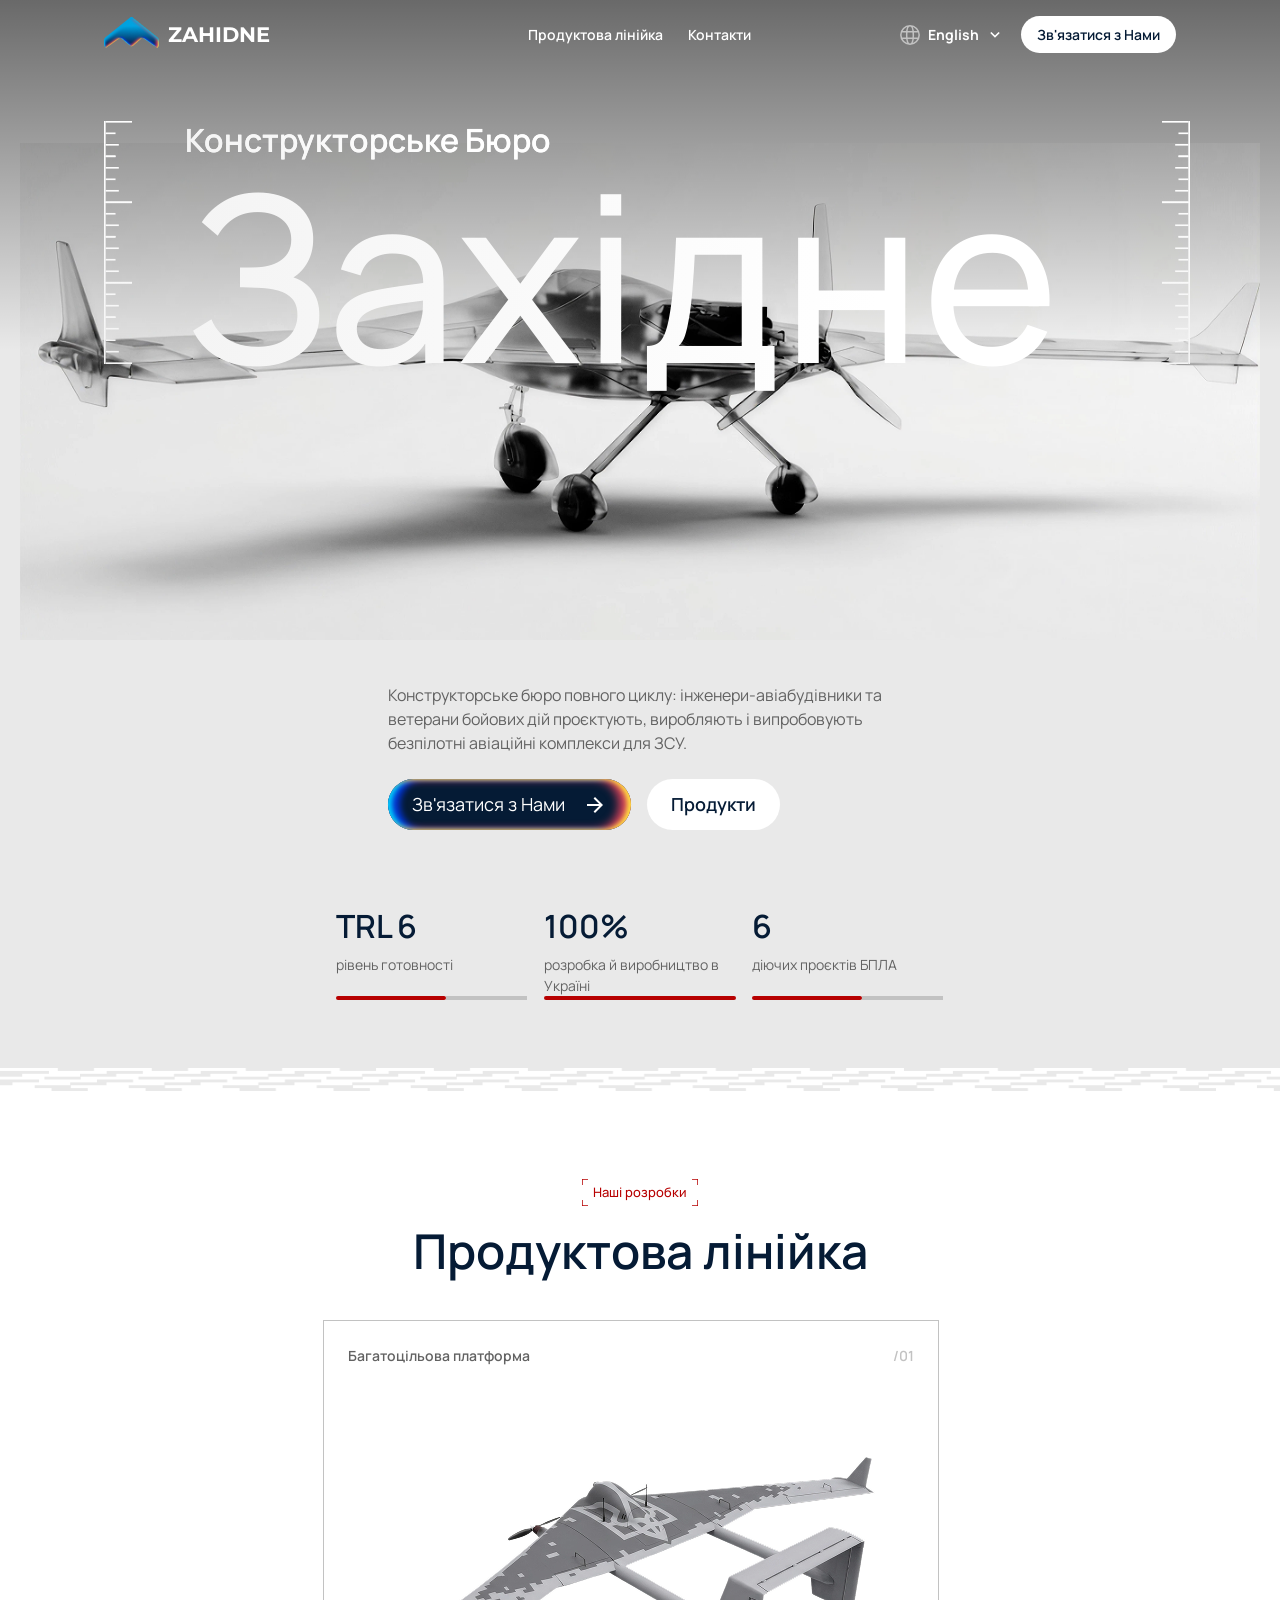
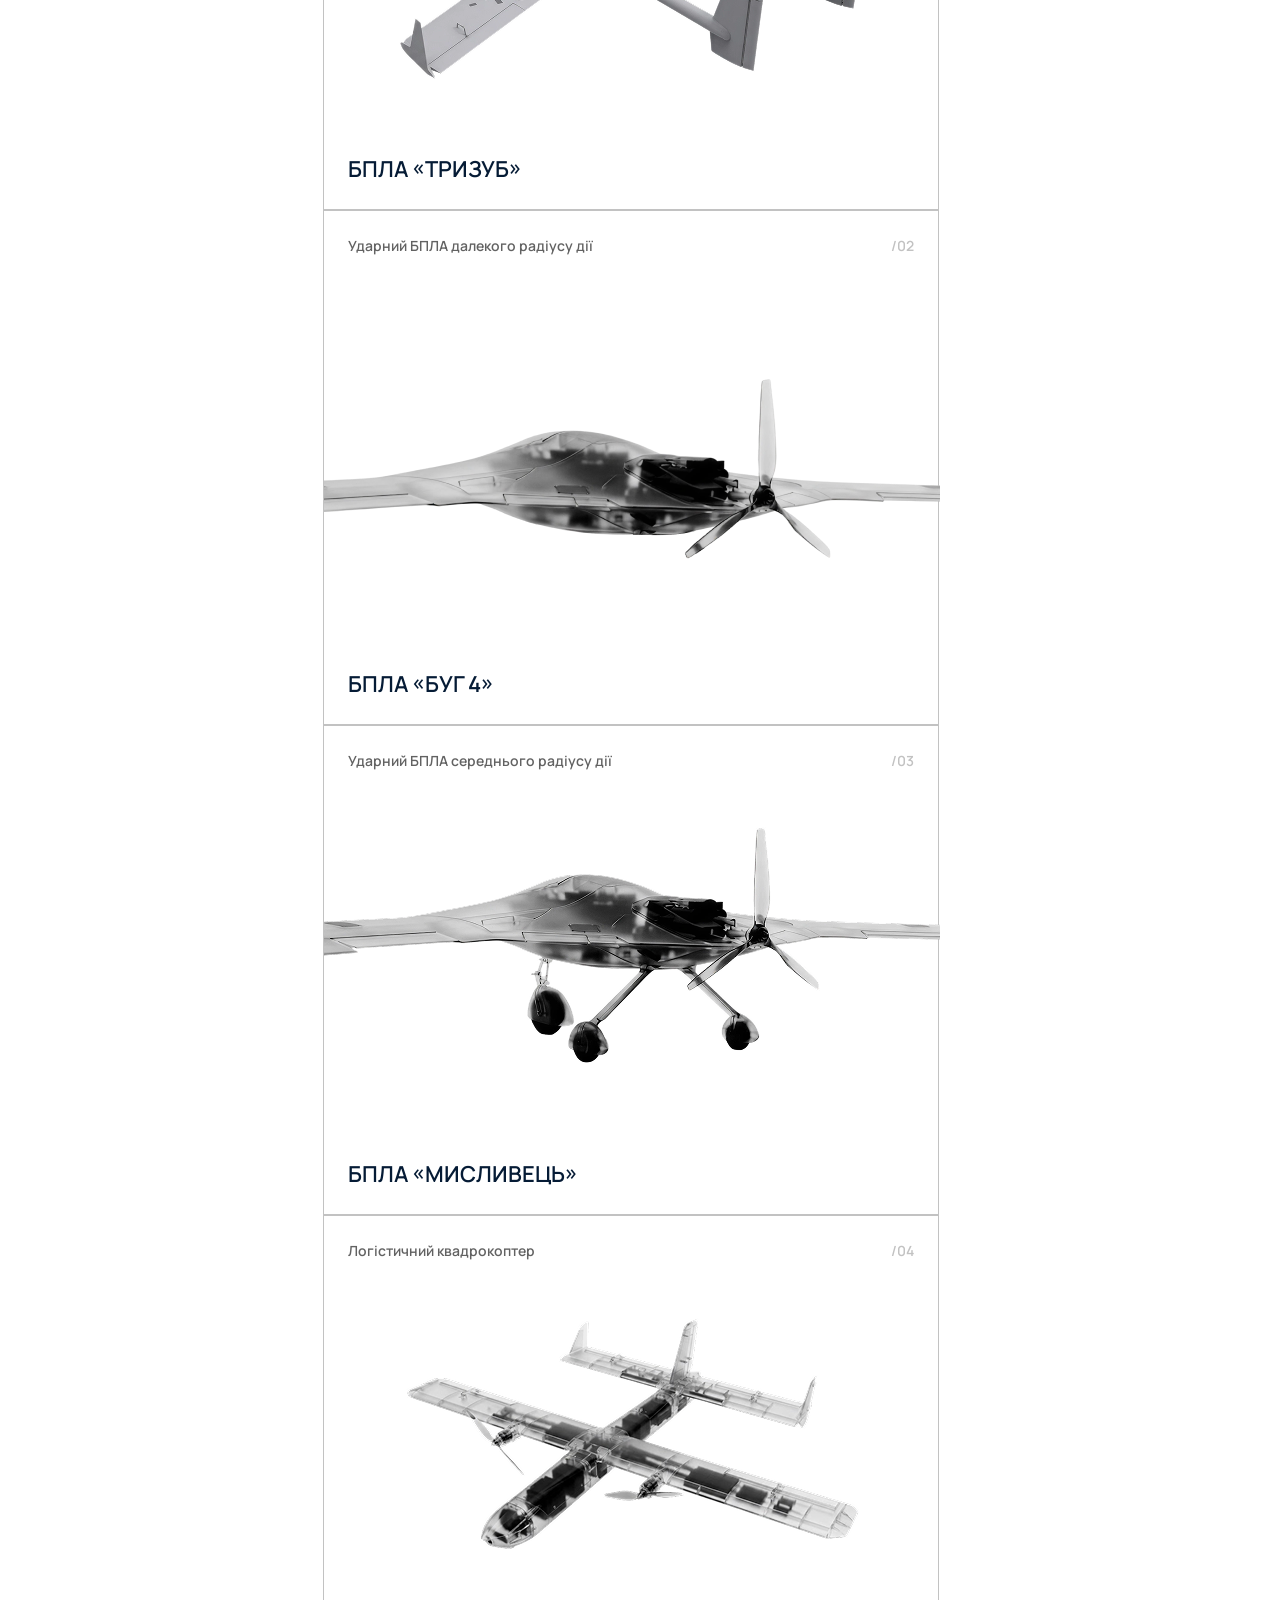
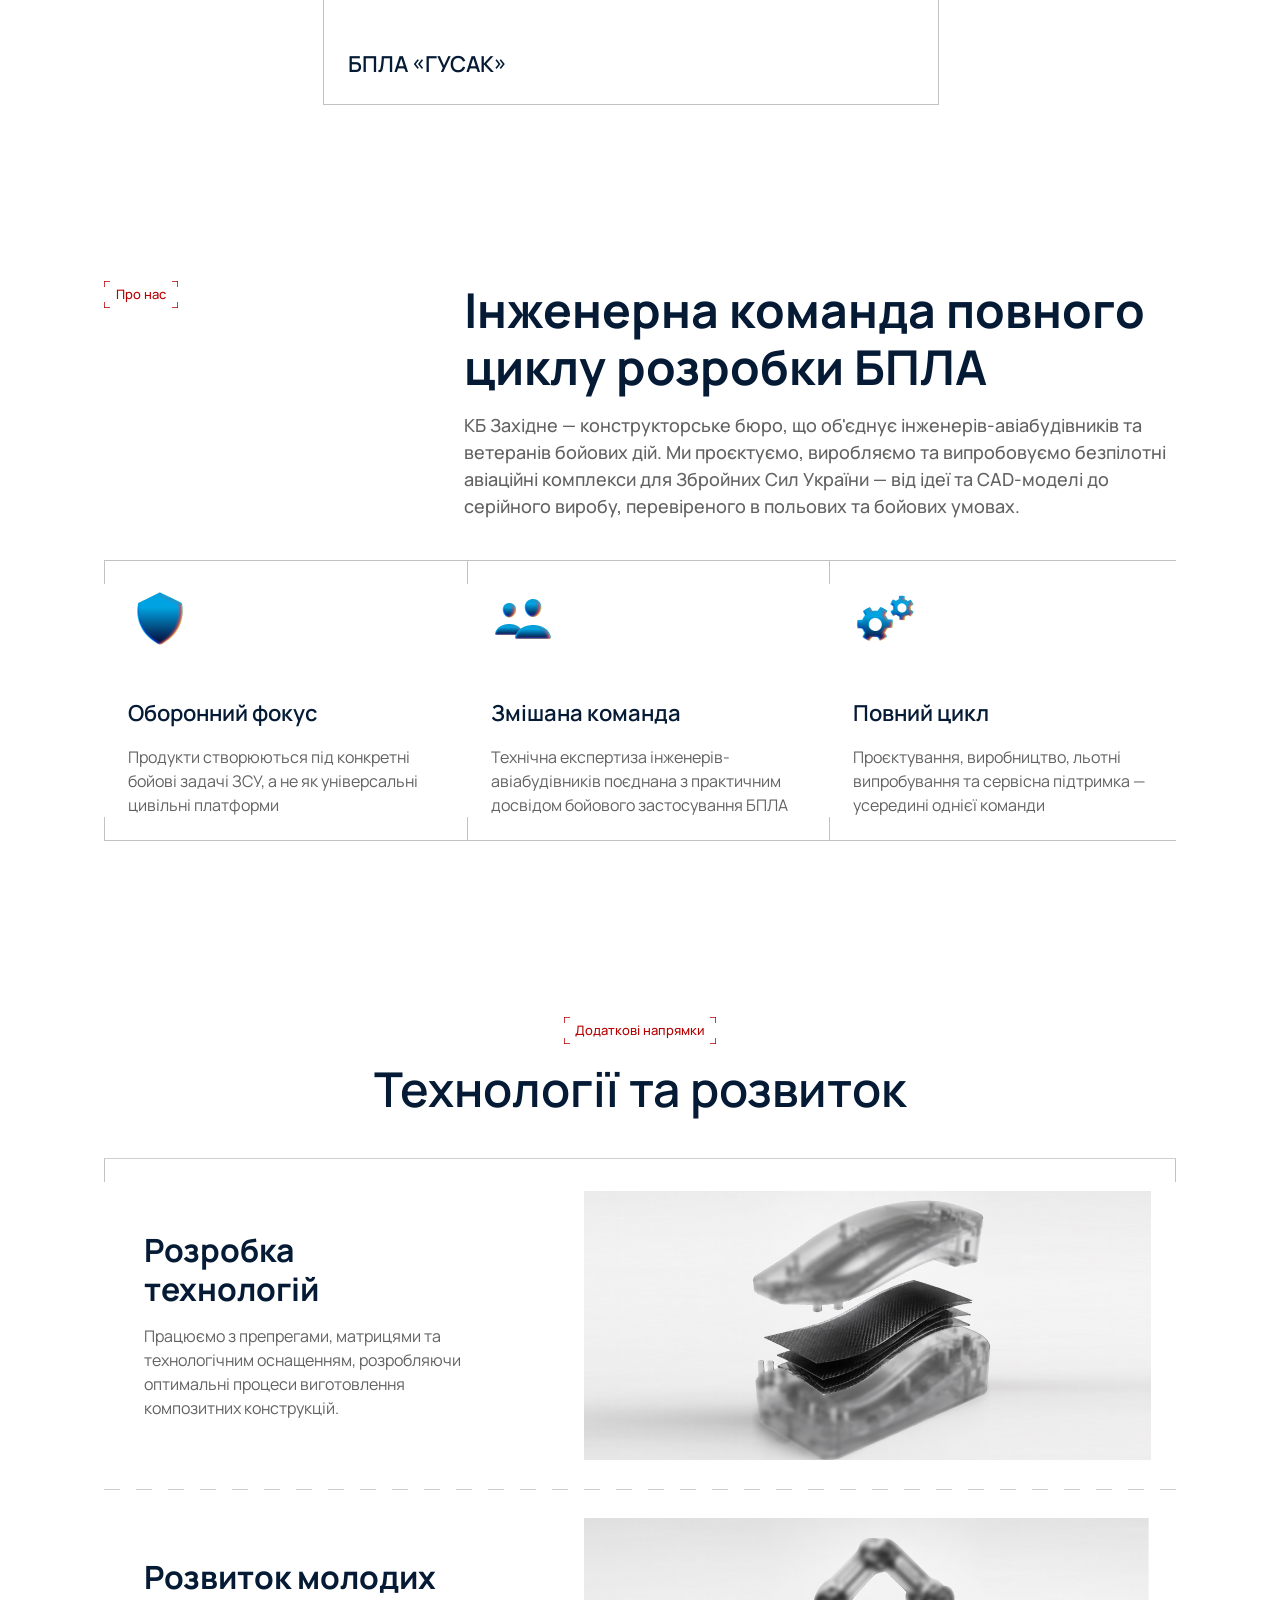
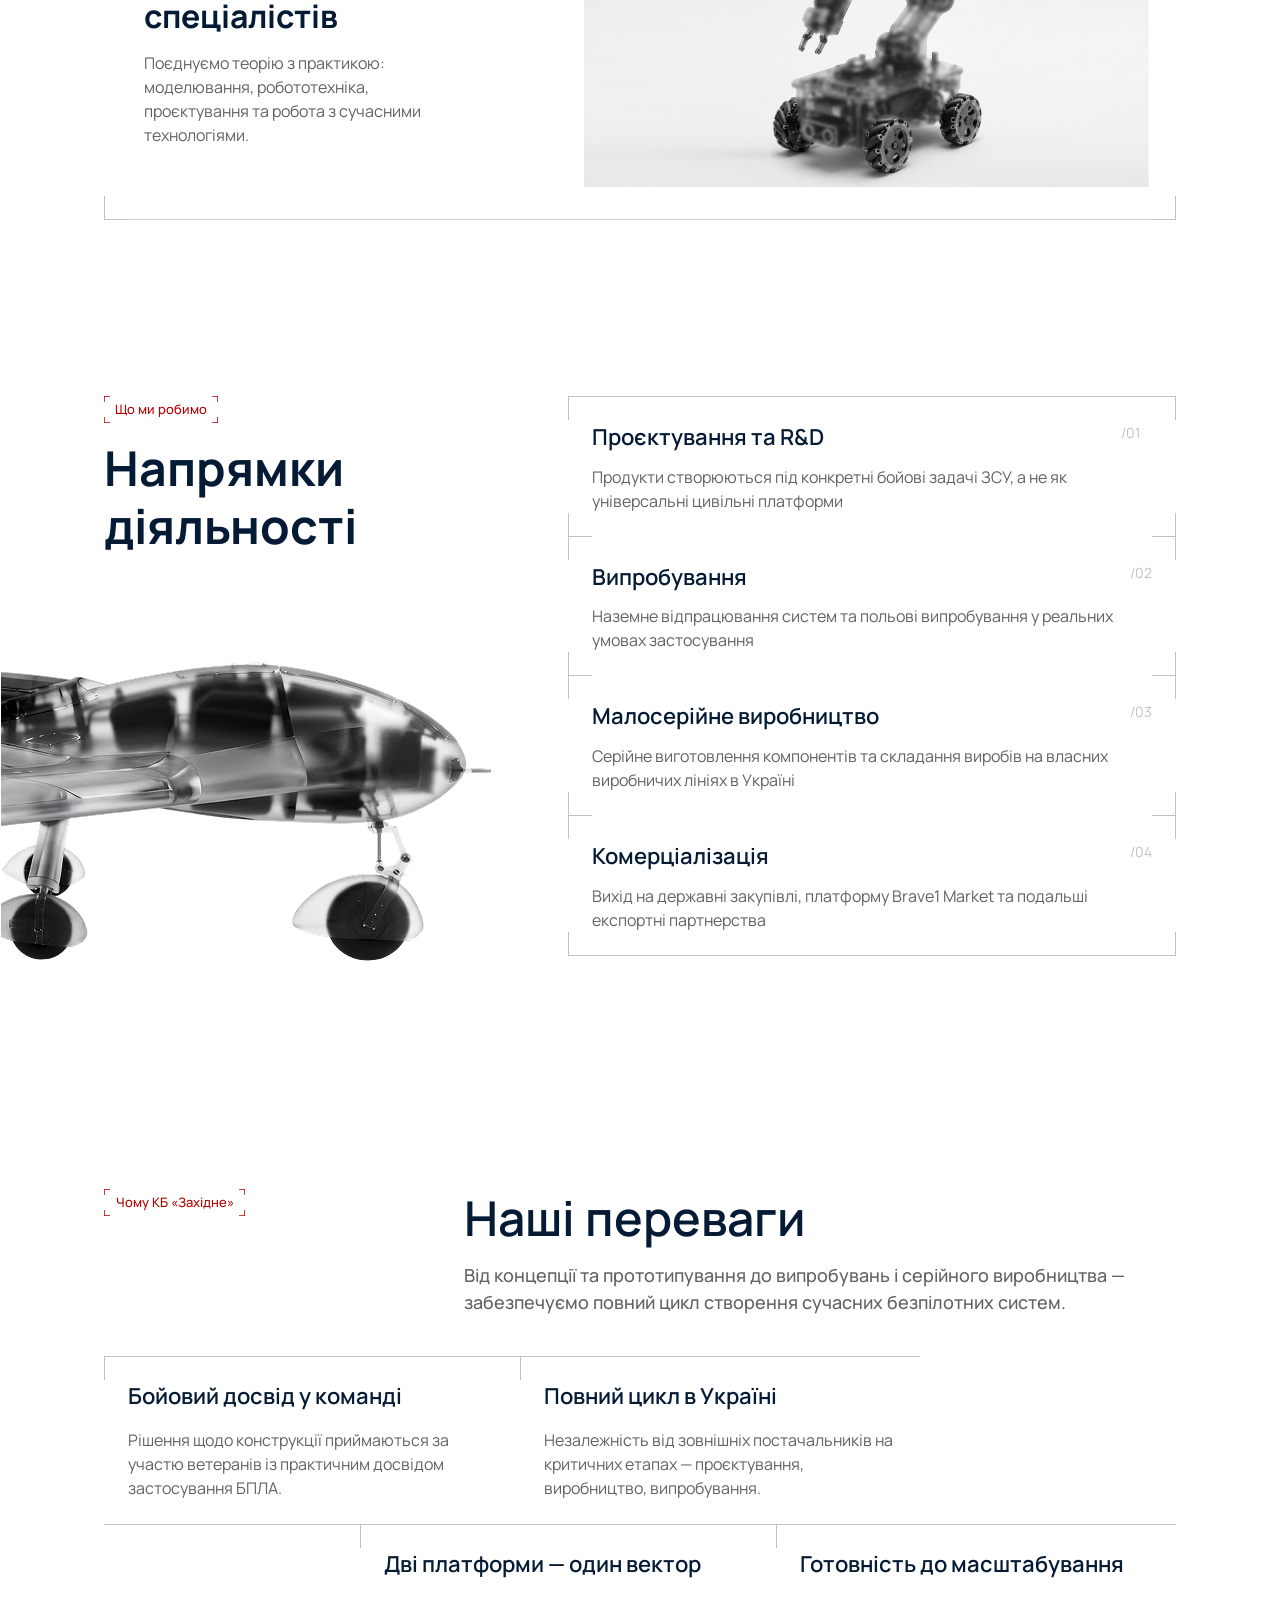
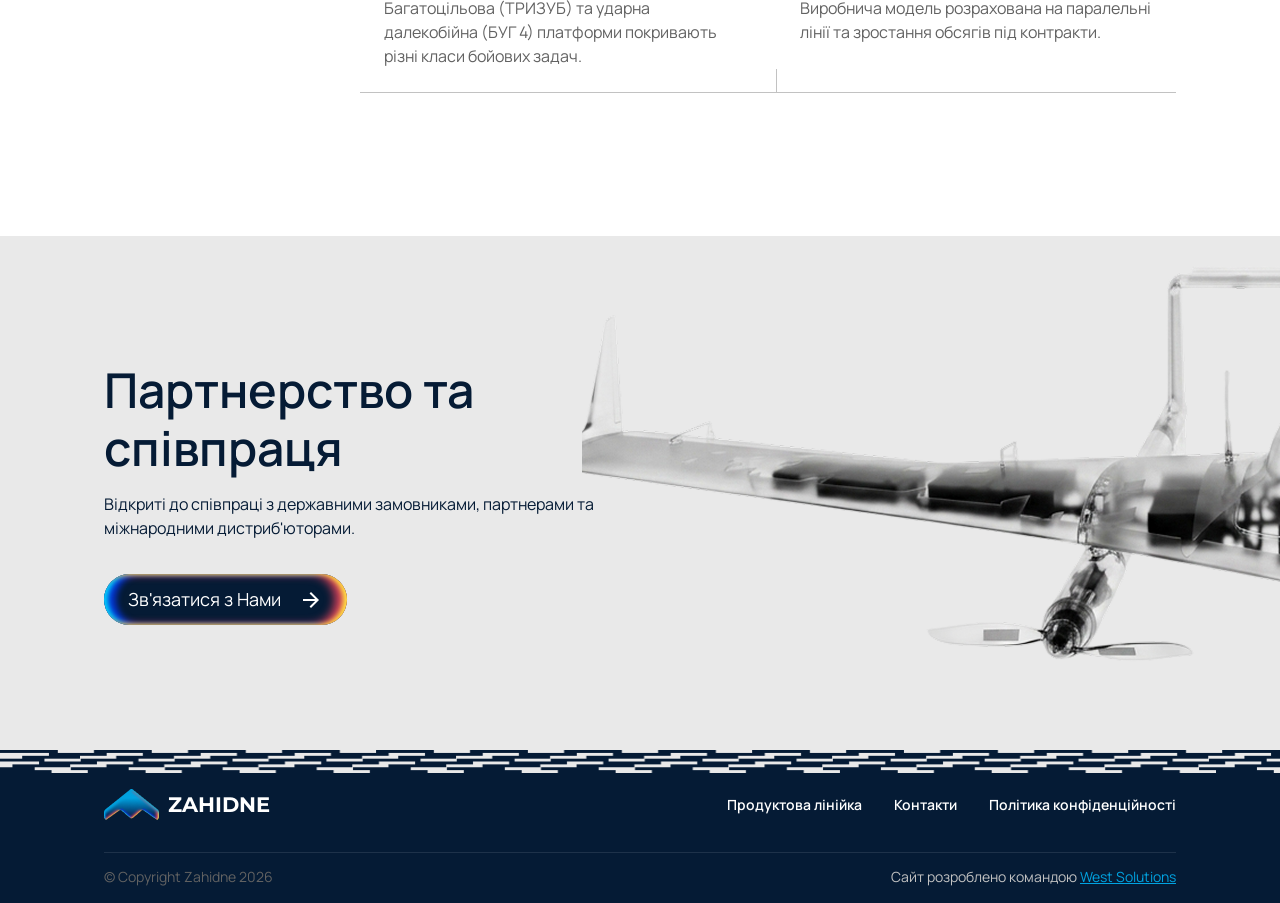
==== index.html @ 2ef1d47c "Initial commit" ====
<!DOCTYPE html>
<html lang="en">

<head>
    <meta charset="UTF-8">
    <meta name="viewport" content="width=device-width, initial-scale=1.0">
    <title>Document</title>
    <link rel="stylesheet" href="reset.css">
    <link rel="stylesheet" href="global.css">
    <link rel="stylesheet" href="text.css">
    <link rel="stylesheet" href="buttons.css">
    <link rel="stylesheet" href="style.css">
</head>

<body>
    <header class="header">
        <div class="header__container">
            <div class="header__logo">
                <div class="logo__img"><img src="img/logo.png" alt="img"></div>
                <p class="logo__text">Zahidne</p>
            </div>
            <div class="header__links">
                <a href="#">Продуктова лінійка</a>
                <a href="#">Контакти</a>
            </div>
            <div class="header__contact">
                <div class="contact__language">
                    <div class="language__icon">
                        <svg width="20" height="20" viewBox="0 0 20 20" fill="none" xmlns="http://www.w3.org/2000/svg">
                            <g clip-path="url(#clip0_403_6550)">
                                <path
                                    d="M10 19.1667C15.0625 19.1667 19.1667 15.0625 19.1667 10C19.1667 4.9375 15.0625 0.833336 10 0.833336M10 19.1667C4.93754 19.1667 0.833374 15.0625 0.833374 10C0.833374 4.9375 4.93754 0.833336 10 0.833336M10 19.1667C12.5 19.1667 13.3334 15 13.3334 10C13.3334 5 12.5 0.833336 10 0.833336M10 19.1667C7.50004 19.1667 6.66671 15 6.66671 10C6.66671 5 7.50004 0.833336 10 0.833336M1.66671 13.3333H18.3334M1.66671 6.66667H18.3334"
                                    stroke="#C2C2C2" stroke-width="1.5" />
                            </g>
                            <defs>
                                <clipPath id="clip0_403_6550">
                                    <rect width="20" height="20" fill="white" />
                                </clipPath>
                            </defs>
                        </svg>

                    </div>
                    <p>English</p>
                    <button class="language__arrow">
                        <svg width="20" height="20" viewBox="0 0 20 20" fill="none" xmlns="http://www.w3.org/2000/svg">
                            <path
                                d="M10 12.8417L14.7584 8.09167L13.575 6.90833L10 10.4917L6.42503 6.90833L5.2417 8.09167L10 12.8417Z"
                                fill="white" />
                        </svg>



                    </button>
                </div>
                <a href="#" class="contact__button-header">Зв'язатися з Нами</a>
            </div>
            <button class="header__burger">
                <svg width="32" height="32" viewBox="0 0 32 32" fill="none" xmlns="http://www.w3.org/2000/svg">
                    <path fill-rule="evenodd" clip-rule="evenodd"
                        d="M21.1667 16C21.1667 15.8674 21.114 15.7402 21.0203 15.6464C20.9265 15.5527 20.7993 15.5 20.6667 15.5H11.3334C11.2008 15.5 11.0736 15.5527 10.9798 15.6464C10.8861 15.7402 10.8334 15.8674 10.8334 16C10.8334 16.1326 10.8861 16.2598 10.9798 16.3536C11.0736 16.4473 11.2008 16.5 11.3334 16.5H20.6667C20.7993 16.5 20.9265 16.4473 21.0203 16.3536C21.114 16.2598 21.1667 16.1326 21.1667 16ZM21.1667 12.6667C21.1667 12.5341 21.114 12.4069 21.0203 12.3131C20.9265 12.2193 20.7993 12.1667 20.6667 12.1667H11.3334C11.2008 12.1667 11.0736 12.2193 10.9798 12.3131C10.8861 12.4069 10.8334 12.5341 10.8334 12.6667C10.8334 12.7993 10.8861 12.9264 10.9798 13.0202C11.0736 13.114 11.2008 13.1667 11.3334 13.1667H20.6667C20.7993 13.1667 20.9265 13.114 21.0203 13.0202C21.114 12.9264 21.1667 12.7993 21.1667 12.6667ZM21.1667 19.3333C21.1667 19.2007 21.114 19.0735 21.0203 18.9798C20.9265 18.886 20.7993 18.8333 20.6667 18.8333H11.3334C11.2008 18.8333 11.0736 18.886 10.9798 18.9798C10.8861 19.0735 10.8334 19.2007 10.8334 19.3333C10.8334 19.4659 10.8861 19.5931 10.9798 19.6869C11.0736 19.7807 11.2008 19.8333 11.3334 19.8333H20.6667C20.7993 19.8333 20.9265 19.7807 21.0203 19.6869C21.114 19.5931 21.1667 19.4659 21.1667 19.3333Z"
                        fill="white" />
                </svg>

            </button>
        </div>
        <div class="burger__menu">
            <div class="burger__menu-top">
                <div class="header__logo--mobile">
                    <div class="logo__img"><img src="img/logo.png" alt="img"></div>
                    <p class="logo__text--mobile">Zahidne</p>
                </div>
                <button class="burger__menu-close">
                    <svg width="32" height="32" viewBox="0 0 32 32" fill="none" xmlns="http://www.w3.org/2000/svg">
                        <path d="M11.999 20L20.0013 12M11.999 12L20.0013 20" stroke="#051B35" stroke-linecap="round" />
                    </svg>

                </button>
            </div>
            <div class="burger__menu-line"></div>
            <div class="header__links--mobile">
                <a href="#">Продуктова лінійка</a>
                <a href="#">Контакти</a>
            </div>
            <div class="burger__menu-line"></div>
            <div class="header__contact--mobile">
                <div class="contact__language--mobile">
                    <div class="language__icon">
                        <svg width="20" height="20" viewBox="0 0 20 20" fill="none" xmlns="http://www.w3.org/2000/svg">
                            <g clip-path="url(#clip0_403_6881)">
                                <path
                                    d="M9.99992 19.1667C15.0624 19.1667 19.1666 15.0625 19.1666 10C19.1666 4.93751 15.0624 0.833344 9.99992 0.833344M9.99992 19.1667C4.93742 19.1667 0.833252 15.0625 0.833252 10C0.833252 4.93751 4.93742 0.833344 9.99992 0.833344M9.99992 19.1667C12.4999 19.1667 13.3333 15 13.3333 10C13.3333 5.00001 12.4999 0.833344 9.99992 0.833344M9.99992 19.1667C7.49992 19.1667 6.66659 15 6.66659 10C6.66659 5.00001 7.49992 0.833344 9.99992 0.833344M1.66659 13.3333H18.3333M1.66659 6.66668H18.3333"
                                    stroke="#051B35" stroke-width="1.5" />
                            </g>
                            <defs>
                                <clipPath id="clip0_403_6881">
                                    <rect width="20" height="20" fill="white" />
                                </clipPath>
                            </defs>
                        </svg>


                    </div>
                    <p>English</p>
                    <button class="language__arrow">
                        <svg width="20" height="20" viewBox="0 0 20 20" fill="none" xmlns="http://www.w3.org/2000/svg">
                            <path
                                d="M10 12.8417L14.7584 8.09166L13.575 6.90833L10 10.4917L6.42503 6.90833L5.2417 8.09166L10 12.8417Z"
                                fill="#051B35" />
                        </svg>




                    </button>
                </div>
                <a href="#" class="contact__button-header--mobile">Зв'язатися з Нами</a>
            </div>
        </div>

    </header>
    <main class="main">
        <div class="hero">
            <div class="hero__gradient-header"></div>
            <div class="hero__container">
                <div class="hero__title">
                    <div class="title__img-left">
                        <svg width="28" height="243" viewBox="0 0 28 243" fill="none"
                            xmlns="http://www.w3.org/2000/svg">
                            <path d="M-3.57628e-07 0H1.64706V82.0946H-3.57628e-07V0Z"
                                fill="url(#paint0_linear_399_5974)" />
                            <path d="M1.64706 80.4527H28V82.0946H1.64706V80.4527Z"
                                fill="url(#paint1_linear_399_5974)" />
                            <path d="M1.64706 0H28V1.64189H1.64706V0Z" fill="url(#paint2_linear_399_5974)" />
                            <path d="M1.64706 68.9595H14.8235V70.6013H1.64706V68.9595Z"
                                fill="url(#paint3_linear_399_5974)" />
                            <path d="M1.64706 45.973H14.8235V47.6149H1.64706V45.973Z"
                                fill="url(#paint4_linear_399_5974)" />
                            <path d="M1.64706 22.9865H14.8235V24.6284H1.64706V22.9865Z"
                                fill="url(#paint5_linear_399_5974)" />
                            <path d="M1.64706 57.4662H11.5294V59.1081H1.64706V57.4662Z"
                                fill="url(#paint6_linear_399_5974)" />
                            <path d="M1.64706 34.4797H11.5294V36.1216H1.64706V34.4797Z"
                                fill="url(#paint7_linear_399_5974)" />
                            <path d="M1.64706 11.4932H11.5294V13.1351H1.64706V11.4932Z"
                                fill="url(#paint8_linear_399_5974)" />
                            <path d="M1.64706 34.4797H11.5294V36.1216H1.64706V34.4797Z"
                                fill="url(#paint9_linear_399_5974)" />
                            <path d="M-3.57628e-07 80.4527H1.64706V162.547H-3.57628e-07V80.4527Z"
                                fill="url(#paint10_linear_399_5974)" />
                            <path d="M1.64706 160.905H28V162.547H1.64706V160.905Z"
                                fill="url(#paint11_linear_399_5974)" />
                            <path d="M1.64706 80.4527H28V82.0946H1.64706V80.4527Z"
                                fill="url(#paint12_linear_399_5974)" />
                            <path d="M1.64706 149.412H14.8235V151.054H1.64706V149.412Z"
                                fill="url(#paint13_linear_399_5974)" />
                            <path d="M1.64706 126.426H14.8235V128.068H1.64706V126.426Z"
                                fill="url(#paint14_linear_399_5974)" />
                            <path d="M1.64706 103.439H14.8235V105.081H1.64706V103.439Z"
                                fill="url(#paint15_linear_399_5974)" />
                            <path d="M1.64706 137.919H11.5294V139.561H1.64706V137.919Z"
                                fill="url(#paint16_linear_399_5974)" />
                            <path d="M1.64706 114.932H11.5294V116.574H1.64706V114.932Z"
                                fill="url(#paint17_linear_399_5974)" />
                            <path d="M1.64706 91.9459H11.5294V93.5878H1.64706V91.9459Z"
                                fill="url(#paint18_linear_399_5974)" />
                            <path d="M1.64706 114.932H11.5294V116.574H1.64706V114.932Z"
                                fill="url(#paint19_linear_399_5974)" />
                            <path d="M-3.57628e-07 160.905H1.64706V243H-3.57628e-07V160.905Z"
                                fill="url(#paint20_linear_399_5974)" />
                            <path d="M1.64706 241.358H28V243H1.64706V241.358Z" fill="url(#paint21_linear_399_5974)" />
                            <path d="M1.64706 160.905H28V162.547H1.64706V160.905Z"
                                fill="url(#paint22_linear_399_5974)" />
                            <path d="M1.64706 229.865H14.8235V231.507H1.64706V229.865Z"
                                fill="url(#paint23_linear_399_5974)" />
                            <path d="M1.64706 206.878H14.8235V208.52H1.64706V206.878Z"
                                fill="url(#paint24_linear_399_5974)" />
                            <path d="M1.64706 183.892H14.8235V185.534H1.64706V183.892Z"
                                fill="url(#paint25_linear_399_5974)" />
                            <path d="M1.64706 218.372H11.5294V220.014H1.64706V218.372Z"
                                fill="url(#paint26_linear_399_5974)" />
                            <path d="M1.64706 195.385H11.5294V197.027H1.64706V195.385Z"
                                fill="url(#paint27_linear_399_5974)" />
                            <path d="M1.64706 172.399H11.5294V174.041H1.64706V172.399Z"
                                fill="url(#paint28_linear_399_5974)" />
                            <path d="M1.64706 195.385H11.5294V197.027H1.64706V195.385Z"
                                fill="url(#paint29_linear_399_5974)" />
                            <defs>
                                <linearGradient id="paint0_linear_399_5974" x1="14" y1="243" x2="14" y2="0"
                                    gradientUnits="userSpaceOnUse">
                                    <stop stop-color="#F4F4F4" />
                                    <stop offset="1" stop-color="white" />
                                </linearGradient>
                                <linearGradient id="paint1_linear_399_5974" x1="14" y1="243" x2="14" y2="0"
                                    gradientUnits="userSpaceOnUse">
                                    <stop stop-color="#F4F4F4" />
                                    <stop offset="1" stop-color="white" />
                                </linearGradient>
                                <linearGradient id="paint2_linear_399_5974" x1="14" y1="243" x2="14" y2="0"
                                    gradientUnits="userSpaceOnUse">
                                    <stop stop-color="#F4F4F4" />
                                    <stop offset="1" stop-color="white" />
                                </linearGradient>
                                <linearGradient id="paint3_linear_399_5974" x1="14" y1="243" x2="14" y2="0"
                                    gradientUnits="userSpaceOnUse">
                                    <stop stop-color="#F4F4F4" />
                                    <stop offset="1" stop-color="white" />
                                </linearGradient>
                                <linearGradient id="paint4_linear_399_5974" x1="14" y1="243" x2="14" y2="0"
                                    gradientUnits="userSpaceOnUse">
                                    <stop stop-color="#F4F4F4" />
                                    <stop offset="1" stop-color="white" />
                                </linearGradient>
                                <linearGradient id="paint5_linear_399_5974" x1="14" y1="243" x2="14" y2="0"
                                    gradientUnits="userSpaceOnUse">
                                    <stop stop-color="#F4F4F4" />
                                    <stop offset="1" stop-color="white" />
                                </linearGradient>
                                <linearGradient id="paint6_linear_399_5974" x1="14" y1="243" x2="14" y2="0"
                                    gradientUnits="userSpaceOnUse">
                                    <stop stop-color="#F4F4F4" />
                                    <stop offset="1" stop-color="white" />
                                </linearGradient>
                                <linearGradient id="paint7_linear_399_5974" x1="14" y1="243" x2="14" y2="0"
                                    gradientUnits="userSpaceOnUse">
                                    <stop stop-color="#F4F4F4" />
                                    <stop offset="1" stop-color="white" />
                                </linearGradient>
                                <linearGradient id="paint8_linear_399_5974" x1="14" y1="243" x2="14" y2="0"
                                    gradientUnits="userSpaceOnUse">
                                    <stop stop-color="#F4F4F4" />
                                    <stop offset="1" stop-color="white" />
                                </linearGradient>
                                <linearGradient id="paint9_linear_399_5974" x1="14" y1="243" x2="14" y2="0"
                                    gradientUnits="userSpaceOnUse">
                                    <stop stop-color="#F4F4F4" />
                                    <stop offset="1" stop-color="white" />
                                </linearGradient>
                                <linearGradient id="paint10_linear_399_5974" x1="14" y1="243" x2="14" y2="0"
                                    gradientUnits="userSpaceOnUse">
                                    <stop stop-color="#F4F4F4" />
                                    <stop offset="1" stop-color="white" />
                                </linearGradient>
                                <linearGradient id="paint11_linear_399_5974" x1="14" y1="243" x2="14" y2="0"
                                    gradientUnits="userSpaceOnUse">
                                    <stop stop-color="#F4F4F4" />
                                    <stop offset="1" stop-color="white" />
                                </linearGradient>
                                <linearGradient id="paint12_linear_399_5974" x1="14" y1="243" x2="14" y2="0"
                                    gradientUnits="userSpaceOnUse">
                                    <stop stop-color="#F4F4F4" />
                                    <stop offset="1" stop-color="white" />
                                </linearGradient>
                                <linearGradient id="paint13_linear_399_5974" x1="14" y1="243" x2="14" y2="0"
                                    gradientUnits="userSpaceOnUse">
                                    <stop stop-color="#F4F4F4" />
                                    <stop offset="1" stop-color="white" />
                                </linearGradient>
                                <linearGradient id="paint14_linear_399_5974" x1="14" y1="243" x2="14" y2="0"
                                    gradientUnits="userSpaceOnUse">
                                    <stop stop-color="#F4F4F4" />
                                    <stop offset="1" stop-color="white" />
                                </linearGradient>
                                <linearGradient id="paint15_linear_399_5974" x1="14" y1="243" x2="14" y2="0"
                                    gradientUnits="userSpaceOnUse">
                                    <stop stop-color="#F4F4F4" />
                                    <stop offset="1" stop-color="white" />
                                </linearGradient>
                                <linearGradient id="paint16_linear_399_5974" x1="14" y1="243" x2="14" y2="0"
                                    gradientUnits="userSpaceOnUse">
                                    <stop stop-color="#F4F4F4" />
                                    <stop offset="1" stop-color="white" />
                                </linearGradient>
                                <linearGradient id="paint17_linear_399_5974" x1="14" y1="243" x2="14" y2="0"
                                    gradientUnits="userSpaceOnUse">
                                    <stop stop-color="#F4F4F4" />
                                    <stop offset="1" stop-color="white" />
                                </linearGradient>
                                <linearGradient id="paint18_linear_399_5974" x1="14" y1="243" x2="14" y2="0"
                                    gradientUnits="userSpaceOnUse">
                                    <stop stop-color="#F4F4F4" />
                                    <stop offset="1" stop-color="white" />
                                </linearGradient>
                                <linearGradient id="paint19_linear_399_5974" x1="14" y1="243" x2="14" y2="0"
                                    gradientUnits="userSpaceOnUse">
                                    <stop stop-color="#F4F4F4" />
                                    <stop offset="1" stop-color="white" />
                                </linearGradient>
                                <linearGradient id="paint20_linear_399_5974" x1="14" y1="243" x2="14" y2="0"
                                    gradientUnits="userSpaceOnUse">
                                    <stop stop-color="#F4F4F4" />
                                    <stop offset="1" stop-color="white" />
                                </linearGradient>
                                <linearGradient id="paint21_linear_399_5974" x1="14" y1="243" x2="14" y2="0"
                                    gradientUnits="userSpaceOnUse">
                                    <stop stop-color="#F4F4F4" />
                                    <stop offset="1" stop-color="white" />
                                </linearGradient>
                                <linearGradient id="paint22_linear_399_5974" x1="14" y1="243" x2="14" y2="0"
                                    gradientUnits="userSpaceOnUse">
                                    <stop stop-color="#F4F4F4" />
                                    <stop offset="1" stop-color="white" />
                                </linearGradient>
                                <linearGradient id="paint23_linear_399_5974" x1="14" y1="243" x2="14" y2="0"
                                    gradientUnits="userSpaceOnUse">
                                    <stop stop-color="#F4F4F4" />
                                    <stop offset="1" stop-color="white" />
                                </linearGradient>
                                <linearGradient id="paint24_linear_399_5974" x1="14" y1="243" x2="14" y2="0"
                                    gradientUnits="userSpaceOnUse">
                                    <stop stop-color="#F4F4F4" />
                                    <stop offset="1" stop-color="white" />
                                </linearGradient>
                                <linearGradient id="paint25_linear_399_5974" x1="14" y1="243" x2="14" y2="0"
                                    gradientUnits="userSpaceOnUse">
                                    <stop stop-color="#F4F4F4" />
                                    <stop offset="1" stop-color="white" />
                                </linearGradient>
                                <linearGradient id="paint26_linear_399_5974" x1="14" y1="243" x2="14" y2="0"
                                    gradientUnits="userSpaceOnUse">
                                    <stop stop-color="#F4F4F4" />
                                    <stop offset="1" stop-color="white" />
                                </linearGradient>
                                <linearGradient id="paint27_linear_399_5974" x1="14" y1="243" x2="14" y2="0"
                                    gradientUnits="userSpaceOnUse">
                                    <stop stop-color="#F4F4F4" />
                                    <stop offset="1" stop-color="white" />
                                </linearGradient>
                                <linearGradient id="paint28_linear_399_5974" x1="14" y1="243" x2="14" y2="0"
                                    gradientUnits="userSpaceOnUse">
                                    <stop stop-color="#F4F4F4" />
                                    <stop offset="1" stop-color="white" />
                                </linearGradient>
                                <linearGradient id="paint29_linear_399_5974" x1="14" y1="243" x2="14" y2="0"
                                    gradientUnits="userSpaceOnUse">
                                    <stop stop-color="#F4F4F4" />
                                    <stop offset="1" stop-color="white" />
                                </linearGradient>
                            </defs>
                        </svg>
                    </div>
                    <h1 class="hero__title-content"><span>Конструкторське Бюро</span>Західне</h1>
                    <div class="title__img-right">
                        <svg width="28" height="243" viewBox="0 0 28 243" fill="none"
                            xmlns="http://www.w3.org/2000/svg">
                            <path d="M28 0H26.3529V82.0946H28V0Z" fill="url(#paint0_linear_399_5978)" />
                            <path d="M26.3529 80.4527H0V82.0946H26.3529V80.4527Z" fill="url(#paint1_linear_399_5978)" />
                            <path d="M26.3529 0H0V1.64189H26.3529V0Z" fill="url(#paint2_linear_399_5978)" />
                            <path d="M26.3529 68.9595H13.1765V70.6013H26.3529V68.9595Z"
                                fill="url(#paint3_linear_399_5978)" />
                            <path d="M26.3529 45.973H13.1765V47.6149H26.3529V45.973Z"
                                fill="url(#paint4_linear_399_5978)" />
                            <path d="M26.3529 22.9865H13.1765V24.6284H26.3529V22.9865Z"
                                fill="url(#paint5_linear_399_5978)" />
                            <path d="M26.3529 57.4662H16.4706V59.1081H26.3529V57.4662Z"
                                fill="url(#paint6_linear_399_5978)" />
                            <path d="M26.3529 34.4797H16.4706V36.1216H26.3529V34.4797Z"
                                fill="url(#paint7_linear_399_5978)" />
                            <path d="M26.3529 11.4932H16.4706V13.1351H26.3529V11.4932Z"
                                fill="url(#paint8_linear_399_5978)" />
                            <path d="M26.3529 34.4797H16.4706V36.1216H26.3529V34.4797Z"
                                fill="url(#paint9_linear_399_5978)" />
                            <path d="M28 80.4527H26.3529V162.547H28V80.4527Z" fill="url(#paint10_linear_399_5978)" />
                            <path d="M26.3529 160.905H0V162.547H26.3529V160.905Z"
                                fill="url(#paint11_linear_399_5978)" />
                            <path d="M26.3529 80.4527H0V82.0946H26.3529V80.4527Z"
                                fill="url(#paint12_linear_399_5978)" />
                            <path d="M26.3529 149.412H13.1765V151.054H26.3529V149.412Z"
                                fill="url(#paint13_linear_399_5978)" />
                            <path d="M26.3529 126.426H13.1765V128.068H26.3529V126.426Z"
                                fill="url(#paint14_linear_399_5978)" />
                            <path d="M26.3529 103.439H13.1765V105.081H26.3529V103.439Z"
                                fill="url(#paint15_linear_399_5978)" />
                            <path d="M26.3529 137.919H16.4706V139.561H26.3529V137.919Z"
                                fill="url(#paint16_linear_399_5978)" />
                            <path d="M26.3529 114.932H16.4706V116.574H26.3529V114.932Z"
                                fill="url(#paint17_linear_399_5978)" />
                            <path d="M26.3529 91.9459H16.4706V93.5878H26.3529V91.9459Z"
                                fill="url(#paint18_linear_399_5978)" />
                            <path d="M26.3529 114.932H16.4706V116.574H26.3529V114.932Z"
                                fill="url(#paint19_linear_399_5978)" />
                            <path d="M28 160.905H26.3529V243H28V160.905Z" fill="url(#paint20_linear_399_5978)" />
                            <path d="M26.3529 241.358H0V243H26.3529V241.358Z" fill="url(#paint21_linear_399_5978)" />
                            <path d="M26.3529 160.905H0V162.547H26.3529V160.905Z"
                                fill="url(#paint22_linear_399_5978)" />
                            <path d="M26.3529 229.865H13.1765V231.507H26.3529V229.865Z"
                                fill="url(#paint23_linear_399_5978)" />
                            <path d="M26.3529 206.878H13.1765V208.52H26.3529V206.878Z"
                                fill="url(#paint24_linear_399_5978)" />
                            <path d="M26.3529 183.892H13.1765V185.534H26.3529V183.892Z"
                                fill="url(#paint25_linear_399_5978)" />
                            <path d="M26.3529 218.372H16.4706V220.014H26.3529V218.372Z"
                                fill="url(#paint26_linear_399_5978)" />
                            <path d="M26.3529 195.385H16.4706V197.027H26.3529V195.385Z"
                                fill="url(#paint27_linear_399_5978)" />
                            <path d="M26.3529 172.399H16.4706V174.041H26.3529V172.399Z"
                                fill="url(#paint28_linear_399_5978)" />
                            <path d="M26.3529 195.385H16.4706V197.027H26.3529V195.385Z"
                                fill="url(#paint29_linear_399_5978)" />
                            <defs>
                                <linearGradient id="paint0_linear_399_5978" x1="14" y1="243" x2="14" y2="0"
                                    gradientUnits="userSpaceOnUse">
                                    <stop stop-color="#F4F4F4" />
                                    <stop offset="1" stop-color="white" />
                                </linearGradient>
                                <linearGradient id="paint1_linear_399_5978" x1="14" y1="243" x2="14" y2="0"
                                    gradientUnits="userSpaceOnUse">
                                    <stop stop-color="#F4F4F4" />
                                    <stop offset="1" stop-color="white" />
                                </linearGradient>
                                <linearGradient id="paint2_linear_399_5978" x1="14" y1="243" x2="14" y2="0"
                                    gradientUnits="userSpaceOnUse">
                                    <stop stop-color="#F4F4F4" />
                                    <stop offset="1" stop-color="white" />
                                </linearGradient>
                                <linearGradient id="paint3_linear_399_5978" x1="14" y1="243" x2="14" y2="0"
                                    gradientUnits="userSpaceOnUse">
                                    <stop stop-color="#F4F4F4" />
                                    <stop offset="1" stop-color="white" />
                                </linearGradient>
                                <linearGradient id="paint4_linear_399_5978" x1="14" y1="243" x2="14" y2="0"
                                    gradientUnits="userSpaceOnUse">
                                    <stop stop-color="#F4F4F4" />
                                    <stop offset="1" stop-color="white" />
                                </linearGradient>
                                <linearGradient id="paint5_linear_399_5978" x1="14" y1="243" x2="14" y2="0"
                                    gradientUnits="userSpaceOnUse">
                                    <stop stop-color="#F4F4F4" />
                                    <stop offset="1" stop-color="white" />
                                </linearGradient>
                                <linearGradient id="paint6_linear_399_5978" x1="14" y1="243" x2="14" y2="0"
                                    gradientUnits="userSpaceOnUse">
                                    <stop stop-color="#F4F4F4" />
                                    <stop offset="1" stop-color="white" />
                                </linearGradient>
                                <linearGradient id="paint7_linear_399_5978" x1="14" y1="243" x2="14" y2="0"
                                    gradientUnits="userSpaceOnUse">
                                    <stop stop-color="#F4F4F4" />
                                    <stop offset="1" stop-color="white" />
                                </linearGradient>
                                <linearGradient id="paint8_linear_399_5978" x1="14" y1="243" x2="14" y2="0"
                                    gradientUnits="userSpaceOnUse">
                                    <stop stop-color="#F4F4F4" />
                                    <stop offset="1" stop-color="white" />
                                </linearGradient>
                                <linearGradient id="paint9_linear_399_5978" x1="14" y1="243" x2="14" y2="0"
                                    gradientUnits="userSpaceOnUse">
                                    <stop stop-color="#F4F4F4" />
                                    <stop offset="1" stop-color="white" />
                                </linearGradient>
                                <linearGradient id="paint10_linear_399_5978" x1="14" y1="243" x2="14" y2="0"
                                    gradientUnits="userSpaceOnUse">
                                    <stop stop-color="#F4F4F4" />
                                    <stop offset="1" stop-color="white" />
                                </linearGradient>
                                <linearGradient id="paint11_linear_399_5978" x1="14" y1="243" x2="14" y2="0"
                                    gradientUnits="userSpaceOnUse">
                                    <stop stop-color="#F4F4F4" />
                                    <stop offset="1" stop-color="white" />
                                </linearGradient>
                                <linearGradient id="paint12_linear_399_5978" x1="14" y1="243" x2="14" y2="0"
                                    gradientUnits="userSpaceOnUse">
                                    <stop stop-color="#F4F4F4" />
                                    <stop offset="1" stop-color="white" />
                                </linearGradient>
                                <linearGradient id="paint13_linear_399_5978" x1="14" y1="243" x2="14" y2="0"
                                    gradientUnits="userSpaceOnUse">
                                    <stop stop-color="#F4F4F4" />
                                    <stop offset="1" stop-color="white" />
                                </linearGradient>
                                <linearGradient id="paint14_linear_399_5978" x1="14" y1="243" x2="14" y2="0"
                                    gradientUnits="userSpaceOnUse">
                                    <stop stop-color="#F4F4F4" />
                                    <stop offset="1" stop-color="white" />
                                </linearGradient>
                                <linearGradient id="paint15_linear_399_5978" x1="14" y1="243" x2="14" y2="0"
                                    gradientUnits="userSpaceOnUse">
                                    <stop stop-color="#F4F4F4" />
                                    <stop offset="1" stop-color="white" />
                                </linearGradient>
                                <linearGradient id="paint16_linear_399_5978" x1="14" y1="243" x2="14" y2="0"
                                    gradientUnits="userSpaceOnUse">
                                    <stop stop-color="#F4F4F4" />
                                    <stop offset="1" stop-color="white" />
                                </linearGradient>
                                <linearGradient id="paint17_linear_399_5978" x1="14" y1="243" x2="14" y2="0"
                                    gradientUnits="userSpaceOnUse">
                                    <stop stop-color="#F4F4F4" />
                                    <stop offset="1" stop-color="white" />
                                </linearGradient>
                                <linearGradient id="paint18_linear_399_5978" x1="14" y1="243" x2="14" y2="0"
                                    gradientUnits="userSpaceOnUse">
                                    <stop stop-color="#F4F4F4" />
                                    <stop offset="1" stop-color="white" />
                                </linearGradient>
                                <linearGradient id="paint19_linear_399_5978" x1="14" y1="243" x2="14" y2="0"
                                    gradientUnits="userSpaceOnUse">
                                    <stop stop-color="#F4F4F4" />
                                    <stop offset="1" stop-color="white" />
                                </linearGradient>
                                <linearGradient id="paint20_linear_399_5978" x1="14" y1="243" x2="14" y2="0"
                                    gradientUnits="userSpaceOnUse">
                                    <stop stop-color="#F4F4F4" />
                                    <stop offset="1" stop-color="white" />
                                </linearGradient>
                                <linearGradient id="paint21_linear_399_5978" x1="14" y1="243" x2="14" y2="0"
                                    gradientUnits="userSpaceOnUse">
                                    <stop stop-color="#F4F4F4" />
                                    <stop offset="1" stop-color="white" />
                                </linearGradient>
                                <linearGradient id="paint22_linear_399_5978" x1="14" y1="243" x2="14" y2="0"
                                    gradientUnits="userSpaceOnUse">
                                    <stop stop-color="#F4F4F4" />
                                    <stop offset="1" stop-color="white" />
                                </linearGradient>
                                <linearGradient id="paint23_linear_399_5978" x1="14" y1="243" x2="14" y2="0"
                                    gradientUnits="userSpaceOnUse">
                                    <stop stop-color="#F4F4F4" />
                                    <stop offset="1" stop-color="white" />
                                </linearGradient>
                                <linearGradient id="paint24_linear_399_5978" x1="14" y1="243" x2="14" y2="0"
                                    gradientUnits="userSpaceOnUse">
                                    <stop stop-color="#F4F4F4" />
                                    <stop offset="1" stop-color="white" />
                                </linearGradient>
                                <linearGradient id="paint25_linear_399_5978" x1="14" y1="243" x2="14" y2="0"
                                    gradientUnits="userSpaceOnUse">
                                    <stop stop-color="#F4F4F4" />
                                    <stop offset="1" stop-color="white" />
                                </linearGradient>
                                <linearGradient id="paint26_linear_399_5978" x1="14" y1="243" x2="14" y2="0"
                                    gradientUnits="userSpaceOnUse">
                                    <stop stop-color="#F4F4F4" />
                                    <stop offset="1" stop-color="white" />
                                </linearGradient>
                                <linearGradient id="paint27_linear_399_5978" x1="14" y1="243" x2="14" y2="0"
                                    gradientUnits="userSpaceOnUse">
                                    <stop stop-color="#F4F4F4" />
                                    <stop offset="1" stop-color="white" />
                                </linearGradient>
                                <linearGradient id="paint28_linear_399_5978" x1="14" y1="243" x2="14" y2="0"
                                    gradientUnits="userSpaceOnUse">
                                    <stop stop-color="#F4F4F4" />
                                    <stop offset="1" stop-color="white" />
                                </linearGradient>
                                <linearGradient id="paint29_linear_399_5978" x1="14" y1="243" x2="14" y2="0"
                                    gradientUnits="userSpaceOnUse">
                                    <stop stop-color="#F4F4F4" />
                                    <stop offset="1" stop-color="white" />
                                </linearGradient>
                            </defs>
                        </svg>

                    </div>
                </div>
                <div class="hero__img">
                    <img src="img/hero_img.png" alt="img">
                </div>
                <div class="hero__content">
                    <div class="hero__content-left">
                        <div class="hero__left-header">
                            <p>Конструкторське бюро повного циклу: інженери-авіабудівники та ветерани бойових дій
                                проєктують, виробляють і випробовують безпілотні авіаційні комплекси для ЗСУ.</p>
                        </div>
                        <div class="hero__left-contact">
                            <a href="#" class="contact__button">
                                <span> Зв'язатися з Нами</span>
                                <div>
                                    <svg width="24" height="24" viewBox="0 0 24 24" fill="none"
                                        xmlns="http://www.w3.org/2000/svg">
                                        <path
                                            d="M16.175 13H4V11H16.175L10.575 5.4L12 4L20 12L12 20L10.575 18.6L16.175 13Z"
                                            fill="white" />
                                    </svg>
                                </div>
                            </a>
                            <a href="" class="product__button">
                                Продукти
                            </a>
                        </div>
                    </div>
                    <div class="hero__content-right">
                        <div class="hero__block">
                            <div class="hero__block-text">
                                <h2 class="hero__block-title">TRL 6</h2>
                                <p class="hero__block-subtitle">рівень готовності</p>
                            </div>
                            <div class="hero__block-line">
                                <div class="hero__line-red"></div>
                                <div class="hero__line-gray"></div>
                            </div>
                        </div>
                        <div class="hero__block">
                            <div class="hero__block-text">
                                <h2 class="hero__block-title">100% </h2>
                                <p class="hero__block-subtitle">розробка й виробництво в Україні</p>
                            </div>
                            <div class="hero__block-line">
                                <div class="hero__line-red"></div>
                            </div>
                        </div>
                        <div class="hero__block">
                            <div class="hero__block-text">
                                <h2 class="hero__block-title">6</h2>
                                <p class="hero__block-subtitle">діючих проєктів БПЛА</p>
                            </div>
                            <div class="hero__block-line">
                                <div class="hero__line-red"></div>
                                <div class="hero__line-gray"></div>
                            </div>
                        </div>
                    </div>
                </div>
            </div>
            <div class="hero__background-header">
                <img src="img/hero__back.png" alt="">
            </div>
        </div>
        <div class="product container">
            <div class="product__header">
                <div class="section__header section__product">
                    <div class="section__header-top">
                        <div>
                            <svg width="6" height="6" viewBox="0 0 6 6" fill="none" xmlns="http://www.w3.org/2000/svg">
                                <path d="M6 0V0.75H0.75V6H0V0H6Z" fill="#B70000" />
                            </svg>
                        </div>
                        <div>
                            <svg width="6" height="6" viewBox="0 0 6 6" fill="none" xmlns="http://www.w3.org/2000/svg">
                                <path d="M6 6L5.25 6L5.25 0.75L-3.27835e-08 0.75L0 -2.62268e-07L6 0L6 6Z"
                                    fill="#B70000" />
                            </svg>

                        </div>
                    </div>
                    <p class="section__header-text">Наші розробки</p>
                    <div class="section__header-top">
                        <div>
                            <svg width="6" height="6" viewBox="0 0 6 6" fill="none" xmlns="http://www.w3.org/2000/svg">
                                <path d="M-2.62268e-07 0L0.75 -3.27835e-08L0.75 5.25L6 5.25L6 6L0 6L-2.62268e-07 0Z"
                                    fill="#B70000" />
                            </svg>

                        </div>
                        <div>
                            <svg width="6" height="6" viewBox="0 0 6 6" fill="none" xmlns="http://www.w3.org/2000/svg">
                                <path d="M0 6L-6.55671e-08 5.25L5.25 5.25L5.25 6.55671e-08L6 0L6 6L0 6Z"
                                    fill="#B70000" />
                            </svg>

                        </div>
                    </div>
                </div>
                <h2 class="product__title">Продуктова лінійка</h2>
            </div>
            <div class="product__content">
                <div class="product__block">
                    <div class="product__block-header">
                        <p class="product__block-title">Багатоцільова платформа</p>
                        <p class="product__block-number">/01</p>
                    </div>
                    <div class="product__block-img">
                        <img src="img/tryzub.png" alt="img">
                    </div>
                    <div class="product__block-footer">
                        <h3 class="product__block-name">БПЛА «ТРИЗУБ»</h3>
                        <p class="product__block-subtitle">
                            Двомоторна платформа з підвищеною живучістю. Модульне навантаження дозволяє використовувати
                            виріб як в ударній, так і в розвідувальній/вантажній конфігурації.
                        </p>
                    </div>
                </div>
                <div class="product__block">
                    <div class="product__block-header">
                        <p class="product__block-title">Ударний БПЛА далекого радіусу дії</p>
                        <p class="product__block-number">/02</p>
                    </div>
                    <div class="product__block-img bug">
                        <img src="img/bug_4.png" alt="img">
                    </div>
                    <div class="product__block-footer">
                        <div class="product__block-name">БПЛА «БУГ 4»</div>
                        <div class="product__block-subtitle">Двомоторна платформа з підвищеною живучістю. Модульне
                            навантаження дозволяє використовувати виріб як в ударній, так і в розвідувальній/вантажній
                            конфігурації.</div>
                    </div>
                </div>
                <div class="product__block product__block-bottom">
                    <div class="product__block-header">
                        <p class="product__block-title">Ударний БПЛА середнього радіусу дії</p>
                        <p class="product__block-number">/03</p>
                    </div>
                    <div class="product__block-img bug">
                        <img src="img/hunter.png" alt="img">
                    </div>
                    <div class="product__block-footer">
                        <div class="product__block-name">БПЛА «МИСЛИВЕЦЬ»</div>
                        <div class="product__block-subtitle">Двомоторна платформа з підвищеною живучістю. Модульне
                            навантаження дозволяє використовувати виріб як в ударній, так і в розвідувальній/вантажній
                            конфігурації.</div>
                    </div>
                </div>
                <div class="product__block product__block-bottom">
                    <div class="product__block-header">
                        <p class="product__block-title">Логістичний квадрокоптер</p>
                        <p class="product__block-number">/04</p>
                    </div>
                    <div class="product__block-img">
                        <img src="img/husak.png" alt="img">
                    </div>
                    <div class="product__block-footer">
                        <div class="product__block-name">БПЛА «ГУСАК»</div>
                        <div class="product__block-subtitle">Двомоторна платформа з підвищеною живучістю. Модульне
                            навантаження дозволяє використовувати виріб як в ударній, так і в розвідувальній/вантажній
                            конфігурації.</div>
                    </div>
                </div>
            </div>
        </div>
        <div class="about container">
            <div class="about__header">
                <div class="section__header section__about">
                    <div class="section__header-top">
                        <div>
                            <svg width="6" height="6" viewBox="0 0 6 6" fill="none" xmlns="http://www.w3.org/2000/svg">
                                <path d="M6 0V0.75H0.75V6H0V0H6Z" fill="#B70000" />
                            </svg>
                        </div>
                        <div>
                            <svg width="6" height="6" viewBox="0 0 6 6" fill="none" xmlns="http://www.w3.org/2000/svg">
                                <path d="M6 6L5.25 6L5.25 0.75L-3.27835e-08 0.75L0 -2.62268e-07L6 0L6 6Z"
                                    fill="#B70000" />
                            </svg>

                        </div>
                    </div>
                    <p class="section__header-text">Про нас</p>
                    <div class="section__header-top">
                        <div>
                            <svg width="6" height="6" viewBox="0 0 6 6" fill="none" xmlns="http://www.w3.org/2000/svg">
                                <path d="M-2.62268e-07 0L0.75 -3.27835e-08L0.75 5.25L6 5.25L6 6L0 6L-2.62268e-07 0Z"
                                    fill="#B70000" />
                            </svg>

                        </div>
                        <div>
                            <svg width="6" height="6" viewBox="0 0 6 6" fill="none" xmlns="http://www.w3.org/2000/svg">
                                <path d="M0 6L-6.55671e-08 5.25L5.25 5.25L5.25 6.55671e-08L6 0L6 6L0 6Z"
                                    fill="#B70000" />
                            </svg>

                        </div>
                    </div>
                </div>
                <div class="about__title">
                    <h2>Інженерна команда повного циклу розробки БПЛА</h2>
                    <p class="about__subtitle">КБ Західне — конструкторське бюро, що об'єднує інженерів-авіабудівників
                        та ветеранів бойових дій. Ми проєктуємо, виробляємо та випробовуємо безпілотні авіаційні
                        комплекси для Збройних Сил України — від ідеї та CAD-моделі до серійного виробу, перевіреного в
                        польових та бойових умовах.</p>
                </div>
            </div>
            <div class="about__content">
                <div class="about__line"></div>
                <div class="about__blocks">
                    <div class="about__block">
                        <div class="about__block-header">
                            <svg width="24" height="24" viewBox="0 0 24 24" fill="none"
                                xmlns="http://www.w3.org/2000/svg">
                                <path d="M24 0V1H1V24H0V0H24Z" fill="#C2C2C2" />
                            </svg>
                            <div class="about__block-header--mobile">
                                <svg width="24" height="24" viewBox="0 0 24 24" fill="none"
                                    xmlns="http://www.w3.org/2000/svg">
                                    <path d="M24 24L23 24L23 1L-4.37114e-08 0.999999L0 -1.04907e-06L24 0L24 24Z"
                                        fill="#C2C2C2" />
                                </svg>

                            </div>
                        </div>
                        <div class="about__block-main">
                            <div class="about__block-img">
                                <img src="img/defend.png" alt="img">
                            </div>
                            <h3 class="about__block-title">Оборонний фокус</h3>
                            <p class="about__block-text">Продукти створюються під конкретні бойові задачі ЗСУ, а не як
                                універсальні цивільні платформи</p>
                        </div>
                        <div class="about__block-footer">
                            <svg width="24" height="24" viewBox="0 0 24 24" fill="none"
                                xmlns="http://www.w3.org/2000/svg">
                                <path d="M-1.04907e-06 0L0.999999 -4.37115e-08L1 23L24 23L24 24L0 24L-1.04907e-06 0Z"
                                    fill="#C2C2C2" />
                            </svg>

                        </div>
                    </div>
                    <div class="about__block">
                        <div class="about__block-header">
                            <svg width="24" height="24" viewBox="0 0 24 24" fill="none"
                                xmlns="http://www.w3.org/2000/svg">
                                <path d="M24 0V1H1V24H0V0H24Z" fill="#C2C2C2" />
                            </svg>
                            <div class="about__block-header--mobile">
                                <svg width="24" height="24" viewBox="0 0 24 24" fill="none"
                                    xmlns="http://www.w3.org/2000/svg">
                                    <path d="M24 24L23 24L23 1L-4.37114e-08 0.999999L0 -1.04907e-06L24 0L24 24Z"
                                        fill="#C2C2C2" />
                                </svg>

                            </div>
                        </div>
                        <div class="about__block-main">
                            <div class="about__block-img">
                                <img src="img/team.png" alt="img">
                            </div>
                            <h3 class="about__block-title">
                                Змішана команда
                            </h3>
                            <p class="about__block-text">
                                Технічна експертиза інженерів-авіабудівників поєднана з практичним досвідом бойового
                                застосування БПЛА
                            </p>
                        </div>
                        <div class="about__block-footer">
                            <svg width="24" height="24" viewBox="0 0 24 24" fill="none"
                                xmlns="http://www.w3.org/2000/svg">
                                <path d="M-1.04907e-06 0L0.999999 -4.37115e-08L1 23L24 23L24 24L0 24L-1.04907e-06 0Z"
                                    fill="#C2C2C2" />
                            </svg>

                        </div>
                    </div>
                    <div class="about__block">
                        <div class="about__block-header">
                            <svg width="24" height="24" viewBox="0 0 24 24" fill="none"
                                xmlns="http://www.w3.org/2000/svg">
                                <path d="M24 0V1H1V24H0V0H24Z" fill="#C2C2C2" />
                            </svg>
                            <div class="about__block-header--mobile">
                                <svg width="24" height="24" viewBox="0 0 24 24" fill="none"
                                    xmlns="http://www.w3.org/2000/svg">
                                    <path d="M24 24L23 24L23 1L-4.37114e-08 0.999999L0 -1.04907e-06L24 0L24 24Z"
                                        fill="#C2C2C2" />
                                </svg>

                            </div>
                        </div>
                        <div class="about__block-main">
                            <div class="about__block-img">
                                <img src="img/cycle.png" alt="img">
                            </div>
                            <h3 class="about__block-title">
                                Повний цикл
                            </h3>
                            <p class="about__block-text">
                                Проєктування, виробництво, льотні випробування та сервісна підтримка — усередині однієї
                                команди
                            </p>
                        </div>
                        <div class="about__block-footer">
                            <svg width="24" height="24" viewBox="0 0 24 24" fill="none"
                                xmlns="http://www.w3.org/2000/svg">
                                <path d="M-1.04907e-06 0L0.999999 -4.37115e-08L1 23L24 23L24 24L0 24L-1.04907e-06 0Z"
                                    fill="#C2C2C2" />
                            </svg>

                        </div>
                    </div>
                </div>
                <div class="about__line"></div>
            </div>
        </div>
        <div class="tech container">
            <div class="tech__header">
                <div class="section__header section__tech">
                    <div class="section__header-top">
                        <div>
                            <svg width="6" height="6" viewBox="0 0 6 6" fill="none" xmlns="http://www.w3.org/2000/svg">
                                <path d="M6 0V0.75H0.75V6H0V0H6Z" fill="#B70000" />
                            </svg>
                        </div>
                        <div>
                            <svg width="6" height="6" viewBox="0 0 6 6" fill="none" xmlns="http://www.w3.org/2000/svg">
                                <path d="M6 6L5.25 6L5.25 0.75L-3.27835e-08 0.75L0 -2.62268e-07L6 0L6 6Z"
                                    fill="#B70000" />
                            </svg>

                        </div>
                    </div>
                    <p class="section__header-text">Додаткові напрямки</p>
                    <div class="section__header-top">
                        <div>
                            <svg width="6" height="6" viewBox="0 0 6 6" fill="none" xmlns="http://www.w3.org/2000/svg">
                                <path d="M-2.62268e-07 0L0.75 -3.27835e-08L0.75 5.25L6 5.25L6 6L0 6L-2.62268e-07 0Z"
                                    fill="#B70000" />
                            </svg>

                        </div>
                        <div>
                            <svg width="6" height="6" viewBox="0 0 6 6" fill="none" xmlns="http://www.w3.org/2000/svg">
                                <path d="M0 6L-6.55671e-08 5.25L5.25 5.25L5.25 6.55671e-08L6 0L6 6L0 6Z"
                                    fill="#B70000" />
                            </svg>

                        </div>
                    </div>
                </div>
                <h2 class="tech__title">
                    Технології та розвиток
                </h2>
            </div>
            <div class="tech__content">
                <div class="tech__content-header">
                    <div>
                        <svg width="24" height="23" viewBox="0 0 24 23" fill="none" xmlns="http://www.w3.org/2000/svg">
                            <path d="M24 -1V0H1V23H0V-1H24Z" fill="#C2C2C2" />
                        </svg>

                    </div>
                    <div>
                        <svg width="24" height="23" viewBox="0 0 24 23" fill="none" xmlns="http://www.w3.org/2000/svg">
                            <path d="M24 23L23 23L23 -4.37114e-08L-4.37114e-08 -1.04907e-06L0 -1L24 -1L24 23Z"
                                fill="#C2C2C2" />
                        </svg>

                    </div>
                </div>
                <div class="tech__block">
                    <div class="tech__text">
                        <p class="tech__text-title">Розробка технологій</p>
                        <p>Працюємо з препрегами, матрицями та технологічним оснащенням, розробляючи оптимальні процеси
                            виготовлення композитних конструкцій.</p>
                    </div>
                    <div class="tech__img">
                        <img src="img/tech_1.jpg" alt="img">
                    </div>
                </div>
                <div class="tech__line"></div>
                <div class="tech__block">
                    <div class="tech__text">
                        <p class="tech__text-title">Розвиток молодих спеціалістів</p>
                        <p>Поєднуємо теорію з практикою: моделювання, робототехніка, проєктування та робота з сучасними
                            технологіями.</p>
                    </div>
                    <div class="tech__img">
                        <img src="img/tech_2.jpg" alt="img">
                    </div>
                </div>
                <div class="tech__content-footer">
                    <div>
                        <svg width="24" height="24" viewBox="0 0 24 24" fill="none" xmlns="http://www.w3.org/2000/svg">
                            <path d="M-1.04907e-06 0L0.999999 -4.37114e-08L1 23L24 23L24 24L0 24L-1.04907e-06 0Z"
                                fill="#C2C2C2" />
                        </svg>

                    </div>
                    <div>
                        <svg width="24" height="24" viewBox="0 0 24 24" fill="none" xmlns="http://www.w3.org/2000/svg">
                            <path d="M0 24L-8.74228e-08 23L23 23L23 8.74228e-08L24 0L24 24L0 24Z" fill="#C2C2C2" />
                        </svg>

                    </div>
                </div>
            </div>
        </div>
        <div class="activities container">
            <div class="activities__left">
                <div class="section__header section__activities">
                    <div class="section__header-top">
                        <div>
                            <svg width="6" height="6" viewBox="0 0 6 6" fill="none" xmlns="http://www.w3.org/2000/svg">
                                <path d="M6 0V0.75H0.75V6H0V0H6Z" fill="#B70000" />
                            </svg>
                        </div>
                        <div>
                            <svg width="6" height="6" viewBox="0 0 6 6" fill="none" xmlns="http://www.w3.org/2000/svg">
                                <path d="M6 6L5.25 6L5.25 0.75L-3.27835e-08 0.75L0 -2.62268e-07L6 0L6 6Z"
                                    fill="#B70000" />
                            </svg>

                        </div>
                    </div>
                    <p class="section__header-text">Що ми робимо</p>
                    <div class="section__header-top">
                        <div>
                            <svg width="6" height="6" viewBox="0 0 6 6" fill="none" xmlns="http://www.w3.org/2000/svg">
                                <path d="M-2.62268e-07 0L0.75 -3.27835e-08L0.75 5.25L6 5.25L6 6L0 6L-2.62268e-07 0Z"
                                    fill="#B70000" />
                            </svg>

                        </div>
                        <div>
                            <svg width="6" height="6" viewBox="0 0 6 6" fill="none" xmlns="http://www.w3.org/2000/svg">
                                <path d="M0 6L-6.55671e-08 5.25L5.25 5.25L5.25 6.55671e-08L6 0L6 6L0 6Z"
                                    fill="#B70000" />
                            </svg>

                        </div>
                    </div>
                </div>
                <h2 class="activities__title">Напрямки діяльності</h2>
                <div class="activities__img">
                    <img src="img/activities.png" alt="img">
                </div>
            </div>
            <div class="activities__content">
                <div class="activities__content-header">
                </div>
                <div class="activities__blocks">
                    <div class="activities__block">
                        <div class="activities__block-header">
                            <div>
                                <svg width="24" height="24" viewBox="0 0 24 24" fill="none"
                                    xmlns="http://www.w3.org/2000/svg">
                                    <path d="M24 0V1H1V24H0V0H24Z" fill="#C2C2C2" />
                                </svg>

                            </div>
                            <div>
                                <svg width="24" height="24" viewBox="0 0 24 24" fill="none"
                                    xmlns="http://www.w3.org/2000/svg">
                                    <path d="M24 24L23 24L23 1L-4.37114e-08 0.999999L0 -1.04907e-06L24 0L24 24Z"
                                        fill="#C2C2C2" />
                                </svg>

                            </div>
                        </div>
                        <div class="activities__block-title--one">
                            <h3>Проєктування та R&D</h3>
                            <p class="activities__block-number">
                                /01
                            </p>
                        </div>
                        <p class="activities__block-text">
                            Продукти створюються під конкретні бойові задачі ЗСУ, а не як універсальні цивільні
                            платформи
                        </p>
                        <div class="activities__block-footer">
                            <div>
                                <svg width="24" height="24" viewBox="0 0 24 24" fill="none"
                                    xmlns="http://www.w3.org/2000/svg">
                                    <path
                                        d="M-1.04907e-06 0L0.999999 -4.37114e-08L1 23L24 23L24 24L0 24L-1.04907e-06 0Z"
                                        fill="#C2C2C2" />
                                </svg>

                            </div>
                            <div>
                                <svg width="24" height="24" viewBox="0 0 24 24" fill="none"
                                    xmlns="http://www.w3.org/2000/svg">
                                    <path d="M0 24V23L23 23L23 0H24L24 24L0 24Z" fill="#C2C2C2" />
                                </svg>

                            </div>
                        </div>
                    </div>
                    <div class="activities__block">
                        <div class="activities__block-header">
                            <div>
                                <svg width="24" height="24" viewBox="0 0 24 24" fill="none"
                                    xmlns="http://www.w3.org/2000/svg">
                                    <path d="M24 0V1H1V24H0V0H24Z" fill="#C2C2C2" />
                                </svg>

                            </div>
                            <div>
                                <svg width="24" height="24" viewBox="0 0 24 24" fill="none"
                                    xmlns="http://www.w3.org/2000/svg">
                                    <path d="M24 24L23 24L23 1L-4.37114e-08 0.999999L0 -1.04907e-06L24 0L24 24Z"
                                        fill="#C2C2C2" />
                                </svg>

                            </div>
                        </div>
                        <div class="activities__block-title">
                            <h3>Випробування</h3>
                            <p class="activities__block-number">
                                /02
                            </p>
                        </div>
                        <p class="activities__block-text">
                            Наземне відпрацювання систем та польові випробування у реальних умовах застосування
                        </p>
                        <div class="activities__block-footer">
                            <div>
                                <svg width="24" height="24" viewBox="0 0 24 24" fill="none"
                                    xmlns="http://www.w3.org/2000/svg">
                                    <path
                                        d="M-1.04907e-06 0L0.999999 -4.37114e-08L1 23L24 23L24 24L0 24L-1.04907e-06 0Z"
                                        fill="#C2C2C2" />
                                </svg>

                            </div>
                            <div>
                                <svg width="24" height="24" viewBox="0 0 24 24" fill="none"
                                    xmlns="http://www.w3.org/2000/svg">
                                    <path d="M0 24V23L23 23L23 0H24L24 24L0 24Z" fill="#C2C2C2" />
                                </svg>

                            </div>
                        </div>
                    </div>
                    <div class="activities__block">
                        <div class="activities__block-header">
                            <div>
                                <svg width="24" height="24" viewBox="0 0 24 24" fill="none"
                                    xmlns="http://www.w3.org/2000/svg">
                                    <path d="M24 0V1H1V24H0V0H24Z" fill="#C2C2C2" />
                                </svg>

                            </div>
                            <div>
                                <svg width="24" height="24" viewBox="0 0 24 24" fill="none"
                                    xmlns="http://www.w3.org/2000/svg">
                                    <path d="M24 24L23 24L23 1L-4.37114e-08 0.999999L0 -1.04907e-06L24 0L24 24Z"
                                        fill="#C2C2C2" />
                                </svg>

                            </div>
                        </div>
                        <div class="activities__block-title">
                            <h3>Малосерійне виробництво</h3>
                            <p class="activities__block-number">
                                /03
                            </p>
                        </div>
                        <p class="activities__block-text">
                            Cерійне виготовлення компонентів та складання виробів на власних виробничих лініях в Україні
                        </p>
                        <div class="activities__block-footer">
                            <div>
                                <svg width="24" height="24" viewBox="0 0 24 24" fill="none"
                                    xmlns="http://www.w3.org/2000/svg">
                                    <path
                                        d="M-1.04907e-06 0L0.999999 -4.37114e-08L1 23L24 23L24 24L0 24L-1.04907e-06 0Z"
                                        fill="#C2C2C2" />
                                </svg>

                            </div>
                            <div>
                                <svg width="24" height="24" viewBox="0 0 24 24" fill="none"
                                    xmlns="http://www.w3.org/2000/svg">
                                    <path d="M0 24V23L23 23L23 0H24L24 24L0 24Z" fill="#C2C2C2" />
                                </svg>

                            </div>
                        </div>
                    </div>
                    <div class="activities__block">
                        <div class="activities__block-header">
                            <div>
                                <svg width="24" height="24" viewBox="0 0 24 24" fill="none"
                                    xmlns="http://www.w3.org/2000/svg">
                                    <path d="M24 0V1H1V24H0V0H24Z" fill="#C2C2C2" />
                                </svg>

                            </div>
                            <div>
                                <svg width="24" height="24" viewBox="0 0 24 24" fill="none"
                                    xmlns="http://www.w3.org/2000/svg">
                                    <path d="M24 24L23 24L23 1L-4.37114e-08 0.999999L0 -1.04907e-06L24 0L24 24Z"
                                        fill="#C2C2C2" />
                                </svg>

                            </div>
                        </div>
                        <div class="activities__block-title">
                            <h3>Комерціалізація</h3>
                            <p class="activities__block-number">
                                /04
                            </p>
                        </div>
                        <p class="activities__block-text">
                            Вихід на державні закупівлі, платформу Brave1 Market та подальші експортні партнерства
                        </p>
                        <div class="activities__block-footer">
                            <div>
                                <svg width="24" height="24" viewBox="0 0 24 24" fill="none"
                                    xmlns="http://www.w3.org/2000/svg">
                                    <path
                                        d="M-1.04907e-06 0L0.999999 -4.37114e-08L1 23L24 23L24 24L0 24L-1.04907e-06 0Z"
                                        fill="#C2C2C2" />
                                </svg>

                            </div>
                            <div>
                                <svg width="24" height="24" viewBox="0 0 24 24" fill="none"
                                    xmlns="http://www.w3.org/2000/svg">
                                    <path d="M0 24V23L23 23L23 0H24L24 24L0 24Z" fill="#C2C2C2" />
                                </svg>

                            </div>
                        </div>
                    </div>
                </div>
                <div class="activities__content-footer"></div>
            </div>
        </div>
        <div class="advantages container">
            <div class="advantages__header">
                <div class="section__header section__advantages">
                    <div class="section__header-top">
                        <div>
                            <svg width="6" height="6" viewBox="0 0 6 6" fill="none" xmlns="http://www.w3.org/2000/svg">
                                <path d="M6 0V0.75H0.75V6H0V0H6Z" fill="#B70000" />
                            </svg>
                        </div>
                        <div>
                            <svg width="6" height="6" viewBox="0 0 6 6" fill="none" xmlns="http://www.w3.org/2000/svg">
                                <path d="M6 6L5.25 6L5.25 0.75L-3.27835e-08 0.75L0 -2.62268e-07L6 0L6 6Z"
                                    fill="#B70000" />
                            </svg>

                        </div>
                    </div>
                    <p class="section__header-text">Чому КБ «Західне»</p>
                    <div class="section__header-top">
                        <div>
                            <svg width="6" height="6" viewBox="0 0 6 6" fill="none" xmlns="http://www.w3.org/2000/svg">
                                <path d="M-2.62268e-07 0L0.75 -3.27835e-08L0.75 5.25L6 5.25L6 6L0 6L-2.62268e-07 0Z"
                                    fill="#B70000" />
                            </svg>

                        </div>
                        <div>
                            <svg width="6" height="6" viewBox="0 0 6 6" fill="none" xmlns="http://www.w3.org/2000/svg">
                                <path d="M0 6L-6.55671e-08 5.25L5.25 5.25L5.25 6.55671e-08L6 0L6 6L0 6Z"
                                    fill="#B70000" />
                            </svg>

                        </div>
                    </div>
                </div>
                <div class="advantages__title">
                    <h2>Наші переваги</h2>
                    <p class="advantages__subtitle">
                        Від концепції та прототипування до випробувань і серійного виробництва — забезпечуємо повний
                        цикл створення сучасних безпілотних систем.
                    </p>
                </div>
            </div>
            <div class="advantages__content">
                <div class="advantages__content-header">
                    <div class="advantages__block">
                        <div class="advantages__block-border">
                            <div><svg width="24" height="24" viewBox="0 0 24 24" fill="none"
                                    xmlns="http://www.w3.org/2000/svg">
                                    <path d="M24 0V1H1V24H0V0H24Z" fill="#C2C2C2" />
                                </svg>
                            </div>
                        </div>
                        <div class="advantages__block-text">
                            <h3 class="advantages__block-title">Бойовий досвід у команді</h3>
                            <p>Рішення щодо конструкції приймаються за участю ветеранів із практичним досвідом
                                застосування БПЛА.</p>
                        </div>
                        <div class="advantages__block-border--appear">
                                <svg width="24" height="24" viewBox="0 0 24 24" fill="none"
                                        xmlns="http://www.w3.org/2000/svg">
                                        <path d="M24 24L23 24L23 1L-4.37114e-08 0.999999L0 -1.04907e-06L24 0L24 24Z"
                                            fill="#C2C2C2" />
                                    </svg>
                            </div>
                    </div>
                    <div class="advantages__block">
                        <div class="advantages__block-border">
                            <div><svg width="24" height="24" viewBox="0 0 24 24" fill="none"
                                    xmlns="http://www.w3.org/2000/svg">
                                    <path d="M24 0V1H1V24H0V0H24Z" fill="#C2C2C2" />
                                </svg>
                            </div>
                        </div>
                        <div class="advantages__block-text">
                            <h3 class="advantages__block-title">Повний цикл в Україні</h3>
                            <p>Незалежність від зовнішніх постачальників на критичних етапах — проєктування,
                                виробництво, випробування.</p>
                        </div>
                        <div class="advantages__block-border--appear">
                                <svg width="24" height="24" viewBox="0 0 24 24" fill="none"
                                        xmlns="http://www.w3.org/2000/svg">
                                        <path d="M24 24L23 24L23 1L-4.37114e-08 0.999999L0 -1.04907e-06L24 0L24 24Z"
                                            fill="#C2C2C2" />
                                    </svg>
                            </div>
                    </div>
                </div>
                <div class="advantages__content-footer">
                    <div class="advantages__content-blocks">
                        <div class="advantages__block">
                            <div class="advantages__block-border">
                                <div><svg width="24" height="24" viewBox="0 0 24 24" fill="none"
                                        xmlns="http://www.w3.org/2000/svg">
                                        <path d="M24 0V1H1V24H0V0H24Z" fill="#C2C2C2" />
                                    </svg>
                                </div>
                               
                            </div>
                            <div class="advantages__block-text">
                                <h3 class="advantages__block-title">Дві платформи — один вектор</h3>
                                <p>Багатоцільова (ТРИЗУБ) та ударна далекобійна (БУГ 4) платформи покривають різні класи
                                    бойових задач.</p>
                            </div>
                            <div class="advantages__block-border--appear">
                                <svg width="24" height="24" viewBox="0 0 24 24" fill="none"
                                        xmlns="http://www.w3.org/2000/svg">
                                        <path d="M24 24L23 24L23 1L-4.37114e-08 0.999999L0 -1.04907e-06L24 0L24 24Z"
                                            fill="#C2C2C2" />
                                    </svg>
                            </div>
                        </div>
                        <div class="advantages__block">
                            <div class="advantages__block-border">
                                <div><svg width="24" height="24" viewBox="0 0 24 24" fill="none"
                                        xmlns="http://www.w3.org/2000/svg">
                                        <path d="M24 0V1H1V24H0V0H24Z" fill="#C2C2C2" />
                                    </svg>
                                </div>
                                <div class="advantages__svg-disapear">
                                    <svg width="24" height="24" viewBox="0 0 24 24" fill="none"
                                        xmlns="http://www.w3.org/2000/svg">
                                        <path
                                            d="M-1.04907e-06 0L0.999999 -4.37114e-08L1 23L24 23L24 24L0 24L-1.04907e-06 0Z"
                                            fill="#C2C2C2" />
                                    </svg>

                                </div>
                            </div>
                            <div class="advantages__block-text">
                                <h3 class="advantages__block-title">Готовність до масштабування</h3>
                                <p>Виробнича модель розрахована на паралельні лінії та зростання обсягів під контракти.
                                </p>
                            </div>
                            <div class="advantages__block-border--appear">
                                <svg width="24" height="24" viewBox="0 0 24 24" fill="none"
                                        xmlns="http://www.w3.org/2000/svg">
                                        <path d="M24 24L23 24L23 1L-4.37114e-08 0.999999L0 -1.04907e-06L24 0L24 24Z"
                                            fill="#C2C2C2" />
                                    </svg>
                            </div>
                        </div>
                    </div>
                </div>
            </div>
        </div>
        <div class="main__background-footer">
            <img src="img/hero__back.png" alt="img">
        </div>
    </main>
    <footer class="footer">
        <div class="footer__container">
            <div class="footer__content">
                <div class="footer__left">
                    <div class="footer__img--mobile">
                        <img src="img/footer_mobile.png" alt="img">
                    </div>
                    <h2 class="footer__title">Партнерство та співпраця</h2>
                    <p class="footer__subtitle">Відкриті до співпраці з державними замовниками, партнерами та
                        міжнародними дистриб'юторами.</p>
                    <a href="#" class="contact__button contact__button--footer">
                        <span> Зв'язатися з Нами</span>
                        <div>
                            <svg width="24" height="24" viewBox="0 0 24 24" fill="none"
                                xmlns="http://www.w3.org/2000/svg">
                                <path d="M16.175 13H4V11H16.175L10.575 5.4L12 4L20 12L12 20L10.575 18.6L16.175 13Z"
                                    fill="white" />
                            </svg>
                        </div>
                    </a>
                </div>
                <div class="footer__img">
                    <img src="img/footer__img.png" alt="">
                </div>
            </div>
            <div class="footer__background">
                <img src="img/footer__back_bottom.png" alt="hero_img">
            </div>

        </div>
        <div class="footer__bottom">
            <div class="footer__bottom-content">
                <div class="footer__bottom-content--top">
                    <div class="footer__logo">
                        <div>
                            <img src="img/footer__logo.png" alt="img">
                        </div>
                        <p>Zahidne</p>
                    </div>
                    <ul class="footer__links">
                        <li class="footer__link">
                            <a href="#">Продуктова лінійка</a>
                        </li>
                        <li class="footer__link">
                            <a href="#">Контакти</a>
                        </li>
                        <li class="footer__link">
                            <a href="#">Політика конфіденційності</a>
                        </li>
                    </ul>
                </div>
                <div class="footer__bottom-line"></div>
                <div class="footer__bottom-copyright">
                    <p class="footer__copyright">© Copyright Zahidne 2026</p>
                    <p class="footer_team">Сайт розроблено командою <a href="#" class="footer_team-link"> West
                            Solutions</a></p>
                </div>
            </div>
        </div>

    </footer>
    <script src="script.js"></script>
</body>

</html>
---- global.css ----
body{
    font-family: 'Manrope';
}

.header{
    position: relative;
    z-index: 100;
}
.header__container{
    max-width: 1440px;
    width: 100%;
    margin: 0 auto;
    padding: 16px 104px;
    display: flex;
    justify-content: space-between;
    align-items: center;
}

.container{
    max-width: 1440px;
    width: 100%;
    margin: 0 auto;
    padding: 88px 104px;
}

.header__logo{
    display: flex;
    gap: 8.85px;
    align-items: center;
}

.header__links{
    font-family: 'Manrope';
    font-size: 14px;
    line-height: 1.5;
    letter-spacing: -2%;
    font-weight: 600;
    max-width: 223px;
    width: 100%;
    display: flex;
    justify-content: space-between;
    color: #FFFFFF;
    margin-left: 110px;
}

.header__contact{
    display: flex;
    gap: 16px;
    align-items: center;
}

.header__burger {
    width: 32px;
    height: 32px;
    display: flex;
    align-items: center;
    justify-content: center;
    overflow: hidden;
}

.header__burger svg {
    width: 32px;
    height: 32px;
    transform: scale(1.5);
}

.header__burger{
    display: none;
}

.logo__text{
    line-height: 1.2;
    font-family: 'Montserrat';
    font-size: 21px;
    text-transform: uppercase;
    letter-spacing: -4%;
    font-weight: 700;
    color: #FFFFFF;
}

.logo__text--mobile{
    line-height: 1.2;
    font-family: 'Montserrat';
    font-size: 21px;
    text-transform: uppercase;
    letter-spacing: -4%;
    font-weight: 700;
    color: #051B35;
}

.burger__menu{
    position: absolute;
    max-height: 0;
    overflow: hidden;
    top: 0;
    width: 100%;
    gap: 24px;
    background-color: #FFFFFF;
    display: flex;
    flex-direction: column;
    transition: max-height 0.4s ease;
}

.burger__menu.active {
    max-height: 500px;
}



.header__logo--mobile{
    display: flex;
    align-items: center;
    gap: 7px;
}

.burger__menu-top{
    width: 100%;
    padding: 8px 16px;
    display: flex;
    justify-content: space-between;
}

.burger__menu-line{
    height: 1px;
    background-color: #EFEFEF;
}

.header__links--mobile{
    display: flex;
    flex-direction: column;
    gap: 24px;
    width: 100%;
    padding: 0px 16px;
    font-weight: 600;
    font-size: 16px;
    line-height: 1.5;
}

.header__contact--mobile{
    display: flex;
    flex-direction: column;
    gap: 16px;
    padding: 0 16px 24px 16px;
}

.contact__language--mobile{
    display: flex;
    gap: 8px;
    font-family: 'Manrope';
    font-size: 14px;
    line-height: 1.5;
    letter-spacing: -2%;
    font-weight: 700;
    align-items: center;
    text-align: center;
    color: #051B35;
    justify-content: center;
}





.contact__language{
    display: flex;
    gap: 8px;
    font-family: 'Manrope';
    font-size: 14px;
    line-height: 1.5;
    letter-spacing: -2%;
    font-weight: 700;
    align-items: center;
    text-align: center;
    color: #FFFFFF;
}

.language__icon{
    line-height: 0;
}

.language__arrow{
    margin-left: -2px;
    line-height: 0;
}

.footer__container{
    margin: 0 auto;
    max-width: 1440px;
}

.footer{
    background-color: #E9E9E9;
    position: relative;
    overflow: hidden;
}


.footer__left{
    max-width: 504px;
    position: relative;
    z-index: 2;
}


.footer__title{
    font-size: 48px;
    line-height: 1.2;
    font-weight: 600;
    letter-spacing: -2%;
    color: #051B35;
}

.footer__subtitle{
    font-size: 16px;
    line-height: 1.5;
    font-weight: 400;
    color: #051B35;
    margin-top: 16px;
}

.contact__button--footer{
    margin-top: 34px;
}

.footer__content{
    padding: 125.5px 104px 55px 104px;
}

.footer__content{
    position: relative;
}

.footer__img{
    width: 1631px;
    width: 100%;
    z-index: 1;
    top: -67px;
    left: 582px;
    position: absolute;
}

.footer__img--mobile{
    display: none;
    width: 100%;
}

.footer__img--mobile img{
    width: 100%;
}

.footer__bottom{
    background-color: #051B35;
    margin-top: 93px;
}

.footer__bottom-content{
    max-width: 1440px;
    width: 100%;
    margin: 0 auto;
    padding: 16px 104px;
}

.footer__bottom-content--top{
    display: flex;
    gap: 24px;
}

.footer__logo{
    display: flex;
    align-items: center;
    gap: 9px;
    max-width: 604px;
    width: 100%;
    line-height: 0;
}

.footer__logo p{
    font-family: 'Montserrat';
    font-size: 21px;
    font-weight: 700;
    color: #FFFFFF;
    letter-spacing: -4%;
    line-height: 1.2;
    text-transform: uppercase;
}

.footer__links{
    max-width: 604px;
    width: 100%;
    display: flex;
    gap: 32px;
    justify-content: end;
    font-size: 14px;
    font-weight: 600;
    line-height: 1.5;
    color: #FFFFFF;
    align-items: center;
}

.footer__background{
    position: absolute;
    left: 0;
    top: 514px;
    line-height: 0;
    width: 100%;
    height: 23px;
    z-index: 2;
}

.footer__background img{
    width: 100%;
    height: 100%;
}

.footer__links li{
    list-style: none;
}

.footer__bottom-line{
    height: 1px;
    background-color: #FFFFFF1A;
    margin-top: 32px;
}

.footer__bottom-copyright{
    display: flex;
    justify-content: space-between;
    margin-top: 13px;
}

.footer_team{
    font-size: 14px;
    line-height: 1.5;
    font-weight: 400;
    color: #C2C2C2;
    letter-spacing: 1%;
}

.footer_team-link{
    color: #00A3E1;
    text-decoration: underline;
}

@media (max-width: 1124px){
    .footer__logo{
        max-width: fit-content;
    }

    .footer__bottom-content--top{
        gap: 0;
        justify-content: space-between;
    }
}

@media (max-width: 1159px){
        .footer__background{
        top: auto;
        bottom: 130px;
    }
}


@media (max-width: 919px){

    .header__burger{
        display: block;
    }

    .header__links{
        display: none;
    }

    .header__contact{
        display: none;
    }


}    


@media (max-width: 879px){
    .container{
        padding: 44px 52px;
   } 

    .footer__background{
        top: auto;
        bottom: 130px;
    }

    .footer__content{
        padding: 112px 52px 23px 52px;
    }

     .footer__img{
        display: none;
    }

    .footer__img--mobile{
        display: block;
    }

    .footer__content{
        display: flex;
        flex-direction: column;
        justify-content: center;
        align-items: center;
    }

    .footer__left{
        display: flex;
        flex-direction: column;
        text-align: center;
        align-items: center;
    }
}

@media (max-width: 825px){
    .footer__bottom-content--top{
        gap: 16px;
        flex-wrap: wrap;
        justify-content: center;
    }

    .footer__links{
        justify-content: center;
    }

    .footer__background{
        top: auto;
        bottom: 167px;
    }

    .footer__background img{
        width: auto;
    }
}

@media (max-width: 692px){

    .footer__bottom-copyright{
        gap: 16px;
        flex-wrap: wrap;
        justify-content: center;
    }

      .footer__background{
        top: auto;
        bottom: 204px;
    }
}

@media (max-width: 655px){

    .footer__links{
        flex-wrap: wrap;
        justify-content: center;
    }

    .footer__background{
        top: auto;
        bottom: 257px;
    }
}

@media (max-width: 501px){

     .footer__background{
        top: auto;
        bottom: 278px;
    }

    .footer_team{
        text-align: center;
    }

}

@media (max-width: 436px){

    .footer__background{
        top: auto;
        bottom: 330px;
    }

}
---- text.css ----
@import url('https://fonts.googleapis.com/css2?family=Manrope:wght@400;500;600;700&display=swap');
@import url('https://fonts.googleapis.com/css2?family=JetBrains%20Mono:wght@500&display=swap');
@import url('https://fonts.googleapis.com/css2?family=Montserrat:wght@700&display=swap');


.hero__title-content{
    display: flex;
    font-weight: 500;
    line-height: 1;
    letter-spacing: -3%;
    font-size: 232px;
    font-family: 'Manrope';
     background: linear-gradient(
    90deg,
    #F4F4F4 0%,
    #FFFFFF 75%
  );
  -webkit-background-clip: text;
  -webkit-text-fill-color: transparent;
  background-clip: text;
  color: transparent;
  align-items: center;
}

.hero__title-content span{
    text-align: end;
    font-size: 32px;
    line-height: 1.2;
    letter-spacing: -2%;
    font-weight: 600;
 background: linear-gradient(
    90deg,
    #F4F4F4 0%,
    #FFFFFF 75%
  );

  -webkit-background-clip: text;
  -webkit-text-fill-color: transparent;
  background-clip: text;
  color: transparent;
}

.hero__block-title{
    font-family: 'Manrope';
    font-size: 32px;
    color: #051B35;
    line-height: 1.2;
    letter-spacing: -2%;
    font-weight: 600;
}

.hero__block-subtitle{
    margin-top: 8px;
    color: #626262;
    font-weight: 400;
    font-size: 14px;
    line-height: 1.5;
    font-family: 'Manrope';
}

.product__title{
    font-size: 48px;
    font-weight: 600;
    line-height: 1.2;
    letter-spacing: -2%;
    color: #051B35;
}

.product__block-title{
    font-size: 14px;
    line-height: 1.5;
    font-weight: 600;
    color: #626262;
}

.product__block-number{
    color: #C2C2C2;
    font-weight: 600;
    font-size: 14px;
    line-height: 1.5;
}

.product__block-name{
    color: #051B35;
    font-size: 22px;
    font-weight: 600;
    line-height: 1.4;
    max-width: 566px;
    width: 100%;
}

.product__block-subtitle{
    font-size: 16px;
    line-height: 1.5;
    font-weight: 400;
    color: #C2C2C2;
}

.about__block-title{
    margin-top: 42px;
    font-weight: 600;
    font-size: 22px;
    line-height: 1.4;
    color: #051B35;
}

.about__block-text{
    margin-top: 16px;
    font-weight: 400;
    font-size: 16px;
    line-height: 1.5;
    color: #626262;
}

.tech__title{
    font-weight: 600;
    font-size: 48px;
    line-height: 1.2;
    letter-spacing: -2%;
    color: #051B35;
}

.tech__text-title{
    font-weight: 700;
    font-size: 32px;
    line-height: 1.2;
    letter-spacing: -3%;
    color: #051B35;
}

.activities__title{
    font-size: 48px;
    font-weight: 700;
    line-height: 1.2;
    letter-spacing: -4%;
    margin-top: 16px;
    color: #051B35;
}

.footer__copyright{
    color: #626262;
    font-size: 14px;
    line-height: 1.5;
    font-weight: 400;
    max-width: 170px;
    width: 100%;
}
---- buttons.css ----
.contact__button-header{
    background-color: #FFFFFF;
    color: #051B35;
    font-family: 'Manrope';
    font-weight: 600;
    font-size: 14px;
    line-height: 1.5;
    letter-spacing: -2%;
    padding: 8px 16px;
    border-radius: 100px;
}

.contact__button-header--mobile{
    background-color: #051B35;
    color: #FFFFFF;
    font-family: 'Manrope';
    font-weight: 600;
    font-size: 14px;
    line-height: 1.5;
    letter-spacing: -2%;
    padding: 8px 16px;
    border-radius: 100px;
    max-width: 341px;
    width: 100%;
    text-align: center;
    display: block;
    align-self: center;
}

.contact__button{
    letter-spacing: 1%;
    font-family: 'Manrope';
    font-size: 18px;
    line-height: 1.5;
    color: #FFFFFF;
    display: flex;
    align-items: center;
    justify-content: space-between;
    max-width: 243px;
    width: 100%;
    display: flex;
    padding: 12px 24px;
    border-radius: 100px;
    background: #051B35;
    box-shadow:
    inset -4px 0 4.9px 0 #FFE241,
    inset -12px 0 10px 0 #D9425A,
    inset 4px 0 4.9px 0 #00CFFF,
    inset 12px 0 6.7px 0 #0534D1;
    transition: background 0.3s ease, box-shadow 0.3s ease;
}

.contact__button:hover {
  background: #B70000;
  box-shadow:
    inset -4px 0 4.9px 0 #FFE241,
    inset -12px 0 10px 0 #D9425A;
}

.contact__button div{
    line-height: 0;
}


.product__button{
    font-family: 'Manrope';
    font-size: 18px;
    font-weight: 600;
    line-height: 1.5;
    color: #051B35;
    border-radius: 100px;
    background-color: #FFFFFF;
    padding: 12px 24px;
    transition: all 0.3s ease-out;
}

.product__button:hover{
    color: #FFFFFF;
    background-color: #051B35;
}
---- style.css ----
.hero{
    position: relative;
    margin-top: -69px;
    z-index: 1;
    background-color: #E9E9E9;
}

.hero__container{
    max-width: 1440px;
    width: 100%;
    margin: 0 auto;
    padding: 88px 90px 68px 104px;
    position: relative;
}

.hero__gradient-header{
    z-index: -1;
    position: absolute;
    height: 350px;
    background: linear-gradient(
    180deg,
    rgba(0, 0, 0, 0.55) 0%,
    rgba(0, 0, 0, 0) 100%
  );
    width: 100%;
}

.hero__title{
    margin-right: -14px;
    display: flex;
    gap: 53px;
    margin-top: 33px;
    max-width: 1246px;
    width: 100%;
}

.hero__img{
    max-width: 1376px;
    width: 100%;
    position: absolute;
    top: 143px;
    left: 31px;
    z-index: -2;
}

.hero__img img{
    width: 100%;
}

.hero__content{
    margin-top: 292px;
    display: flex;
    justify-content: space-between;
    flex-wrap: wrap;
    padding-right: 15px;
}
.hero__content-left{
    max-width: 504px;
    width: 100%;
}

.hero__left-header{
    width: 100%;
    font-family: 'Manrope';
    font-size: 16px;
    font-weight: 400;
    line-height: 1.5;
    color: #626262;
}

.hero__left-contact{
    width: 100%;
    margin-top: 24px;
    display: flex;
    gap: 16px;
}


.hero__content-right{
    align-items: stretch;
    display: grid;
    grid-template-columns: repeat(3, 1fr);
    gap: 16px;
}

.hero__block{
    margin-top: 47px;
    max-width: 192px;
    width: 100%;
    display: flex;
    flex-direction: column;
}

.hero__block-line{
    display: flex;
    margin-top: auto;
}

.hero__line-red{
    height: 4px;
    background-color: #B70000;
    border-radius: 13px;
}

.hero__line-gray{
    height: 4px;
    background-color: #C2C2C2;
}

.hero__block:nth-child(1) .hero__line-red{
    width: 57.3%;
}
.hero__block:nth-child(1) .hero__line-gray{
    width: 42.7%;
}

.hero__block:nth-child(2) .hero__line-red{
    width: 100%;
}
.hero__block:nth-child(3) .hero__line-red{
    width: 57.3%;
}
.hero__block:nth-child(3) .hero__line-gray{
    width: 42.7%;
}

.hero__background-header{
    line-height: 0;
    width: 100%;
    height: 23px;
}
.hero__background-header img{
    width: 100%;
    height: 100%;
}

.product__header{
    display: flex;
    flex-direction: column;
    gap: 16px;
    align-items: center;
    text-align: center;
}

.section__product{
    max-width: 116px;
    width: 100%;
}
.section__header-top{
    line-height: 0;
    display: flex;
    justify-content: space-between;
}

.section__header-bottom{
    display: flex;
    justify-content: space-between;
    line-height: 0;
}

.section__header-text{
    color: #B70000;
    font-size: 13px;
    font-weight: 500;
    line-height: 1.2;
}

.product__content{
    max-width: 1232px;
    width: 100%;
    margin-top: 40px;
    display: grid;
    grid-template-columns: repeat(2, 1fr);
    grid-template-rows: 490px 515px;
}

.product__block{
    max-width: 616px;
    width: 100%;
    display: flex;
    flex-direction: column;
    border: #C2C2C2 1px solid;
    padding: 24px;
    justify-content: space-between;
    transition: all 0.5s ease-out;
}

.product__block-header{
    max-width: 566px;
    width: 100%;
    display: flex;
    justify-content: space-between;
}

.product__block-img{
    display: block;
    margin: 0 auto;
}


.bug{
    margin-left: -24px;
}

.product__block-subtitle{
    max-height: 0px;
    overflow: hidden;
}

.product__block:hover {
    background-color: #051B35;
}


.product__block:hover .product__block-name{
    color: #FFFFFF;
}

.product__block:hover .product__block-title{
    color: #FFFFFF;
}

.product__block:hover .product__block-subtitle{
    max-height: 72px;
    margin-top: 16px;
}

.product__block-bottom:hover .product__block-footer{
    margin-top: -72px;
}

.section__about{
    max-width: 74px;
    width: 100%;
    text-align: center;
}

.about__header{
    width: 100%;
    display: flex;
    justify-content: space-between;
    flex-wrap: wrap;
}

.about__title{
    max-width: 712px;
    font-weight: 600;
    font-size: 32px;
    line-height: 1.2;
    letter-spacing: -3%;
    color: #051B35;
    display: flex;
    flex-direction: column;
    gap: 16px;
}

.about__subtitle{
    color: #626262;
    font-weight: 500;
    line-height: 1.5;
    font-size: 18px;
    letter-spacing: 0;
}

.about__line{
    margin-top: -1px;
    height: 1px;
    width: 100%;
    background-color: #C2C2C2;
}

.about__content{
    margin-top: 41px;
}

.about__blocks{
    display: flex;
    gap: 16px;
}

.about__block{
    display: flex;
    flex-direction: column;
    max-width: 400px;
    width: 100%;
}

.about__block-header{
    position: relative;
    z-index: -1;
    margin-top: -1px;
}

.about__block-header--mobile{
    display: none;
}

.about__block-main{
    margin-top: -2px;
    margin-left: 24px;
    max-width: 352px;
    align-items: start;
}

.about__block-footer{
    line-height: 0;
}

.section__tech{
    max-width: 152px;
    width: 100%;
    text-align: center;
}

.tech__header{
    display: flex;
    flex-direction: column;
    align-items: center;
    gap: 16px;
}

.tech__content-header{
    margin-top: 40px;
    width: 100%;
    display: flex;
    justify-content: space-between;
    border-top: 1px #6262624D solid;
}

.tech__block{
    display: flex;
    gap: 120px;
    justify-content: center;
    margin-left: 40px;
    margin-right: 25px;
}

.tech__text{
    display: flex;
    flex-direction: column;
    justify-content: center;
    gap: 16px;
}

.tech__text{
    font-weight: 400;
    font-size: 16px;
    line-height: 1.5;
    color: #626262;
}

.tech__img{
    margin-top: 4px;
}



.tech__line{
    margin-top: 24px;
    margin-bottom: 24px;
    width: 100%;
     height: 1px;
  background: repeating-linear-gradient(
    to right,
    #ccc 0 16px,
    transparent 16px 32px
  );
}

.tech__content-footer{
    margin-top: 4px;
    width: 100%;
    line-height: 0;
    display: flex;
    justify-content: space-between;
    border-bottom: 1px #6262624D solid;
}

.tech__content-footer div{
    margin-bottom: -1px;
}

.section__activities{
    max-width: 114px;
    text-align: center;
}

.activities__img{
    margin-top: -40px;
    margin-left: -103px;
}

.activities{
    display: flex;
    justify-content: space-between;
}

.activities__content-header{
    height: 1px;
    width: 100%;
    background-color: #C2C2C2;
}

.activities__content{
    max-width: 608px;
    width: 100%;
    display: flex;
    flex-direction: column;
}

.activities__block-header{
    display: flex;
    justify-content: space-between;
    margin-top: -1px;
}

.activities__block-footer{
     display: flex;
    justify-content: space-between;
}

.activities__block-title{
    display: flex;
    max-width: 580px;
    width: 100%;
    justify-content: space-between;
    margin-left: 24px;
    margin-top: -3px;
    padding-right: 20px;
}

.activities__block-title--one{
    display: flex;
    max-width: 568px;
    width: 100%;
    justify-content: space-between;
    margin-left: 24px;
    margin-top: -3px;
    padding-right: 20px;
}

.activities__block-title--one h3{
    font-size: 22px;
    color: #051B35;
    line-height: 1.4;
    font-weight: 600;
}

.activities__block-title h3{
    font-size: 22px;
    color: #051B35;
    line-height: 1.4;
    font-weight: 600;
}

.activities__block-number{
    font-weight: 400;
    font-size: 14px;
    line-height: 1.5;
    color: #C2C2C2;
}

.activities__block-text{
    margin-left: 24px;
    font-size: 16px;
    line-height: 1.5;
    color: #626262;
    margin-top: 12px;
    margin-right: 24px;
}

.activities__block-footer{
    line-height: 0;
}

.activities__content-footer{
    height: 1px;
    width: 100%;
    background-color: #C2C2C2;
    margin-top: -1px;
}

.section__advantages{
    max-width: 141px;
    width: 100%;
    text-align: center;
}

.advantages__header{
    display: flex;
    justify-content: space-between;
    flex-wrap: wrap;
}

.advantages__title{
    display: flex;
    gap: 16px;
    max-width: 712px;
    width: 100%;
    flex-direction: column;
}

.advantages__title h2{
    font-size: 48px;
    font-weight: 600;
    line-height: 1.2;
    letter-spacing: -2%;
    color: #051B35;
}

.advantages__subtitle{
    font-size: 18px;
    font-weight: 500;
    line-height: 1.5;
    color: #626262;
}

.advantages{
    margin-top: -51px;
}

.advantages__content{
    margin-top: 40px;
}

.advantages__block{
    display: flex;
    max-width: 400px;
    width: 100%;
}

.advantages__block-border{
    display: flex;
    flex-direction: column;
    justify-content: space-between;
    line-height: 0;
}

.advantages__block-border--appear{
    display: none;
    flex-direction: column;
    justify-content: space-between;
    line-height: 0;
}

.advantages__content-header{
    display: flex;
    max-width: 816px;
    width: 100%;
    border-top: 1px #C2C2C2 solid;
    gap: 16px;
}

.advantages__block-text{
    display: flex;
    flex-direction: column;
    padding: 24px 24px 24px 0;
    gap: 16px;
    font-size: 16px;
    line-height: 1.5;
    font-weight: 400;
    color: #626262;
}

.advantages__block-title{
    font-size: 22px;
    line-height: 1.4;
    font-weight: 600;
    color: #051B35;
}

.advantages__block-border{
    margin-top: -1px;
    margin-bottom: -1px;
}

.advantages__content-footer{
    display: flex;
    max-width: 1232px;
    width: 100%;
    justify-content: end;
    border-top: 1px #C2C2C2 solid;
}

.advantages__content-blocks{
    display: flex;
    gap: 16px;
    border-bottom: 1px #C2C2C2 solid;
}


.main__background-footer{
    position: relative;
    margin-top: 32px;
    line-height: 0;
    width: 100%;
    height: 23px;
    z-index: 1;
}
.main__background-footer img{
    width: 100%;
    height: 100%;
}




@media (max-width: 1439px){
    .hero__img{
        left: 0;
        padding-left: 20px;
        padding-right: 20px;
    }
    .hero__title-content{
        flex-wrap: wrap;
    }
}

@media (max-width: 1405px){
    .product__content{
        grid-template-columns: minmax(0, 635px);
        justify-content: center;
    }
}

@media (max-width: 1319px){
    .hero__content{
        justify-content: center;
        gap: 30px;
    }    
}

@media (max-width: 1159px){
     .hero__title-content{
        display: block;
        font-size: 172px;
        width: 100%;
        text-align: right;
    }


    .hero__title-content span {
    display: block;
    text-align: start;
    }

    .tech__block{
        gap: 40px;
        flex-wrap: wrap;
    }

    .tech__img{
        max-width: 567px;
        width: 100%;
    }

    .tech__img img{
        width: 100%;
    }

    .activities__block-title{
        padding-right: 40px;
    }

    .activities__block-title--one{
        padding-right: 40px;
    }

    .footer__img{
        left: 482px;
    }
}

@media (max-width: 1159px){
    .header__container{
        padding: 16px 52px;
    }
}

@media (max-width: 919px){

    .header__burger{
        display: block;
    }

    .hero__title{
        gap: 0;
        justify-content: space-between;
    }
    .about__blocks{
        flex-direction: column;
        align-items: center;
        gap: 0;
    }

    .about__block{
        border-left: 1px #C2C2C2 solid;
        border-right: 1px #C2C2C2 solid;
    }

    .about__block-header{
        display: flex;
        justify-content: space-between;
    }

    .about__block-header--mobile{
        display: block;
        margin-right: -1px;
    }

    .about__block:last-child .about__block-footer {
    display: none;
    }

    .about__block svg{
        margin-left: -1px;
    }
    .about__line{
        display: none;
    } 
}

@media (max-width: 879px){
    .container{
        padding: 44px 52px;
    }
    .hero__container{
        padding: 44px 45px 34px 52px;
    }
    .hero__title-content{
        font-size: 96px;
    }

    .hero__title-content span{
        font-size: 24px;
    }
    
    .title__img-right svg{
        height: 140px;
    }
    .title__img-left svg{
        height: 140px;
    }
    .activities__img{
        display: none;
    }

    .activities{
        flex-direction: column;
        gap: 40px;
    }

}

@media (max-width: 723px){
    .product__block-img img{
    width: 100%;
    }

    .product__block{
        padding-right: 0;
    }

    .product__block-header{
        padding-right: 20px;
    }

    .product__block-footer{
        padding-right: 20px;
    }
}

@media (max-width: 669px){

    .advantages__content-header{
        flex-wrap: wrap;
        gap: 0;
        border-top: none;
    }

    .advantages__content-footer{
        border: none;
    }


    .advantages__content-blocks{
        flex-wrap: wrap;
        justify-content: start;
        gap: 0;
        border-bottom: none;
    }

    .advantages__svg-disapear{
        display: none;
    }

    .advantages__block-border{
        border-left: 1px #C2C2C2 solid;
    }

    .advantages__block-border svg{
        margin-left: -1px;
    }

    .advantages__block-border--appear{
        display: block;
        border-right: 1px #C2C2C2 solid;
    }
    
    .advantages__block-border--appear svg{
        margin-right: -1px;
    }

    .advantages__block{
        max-width: 565px;
    }


}
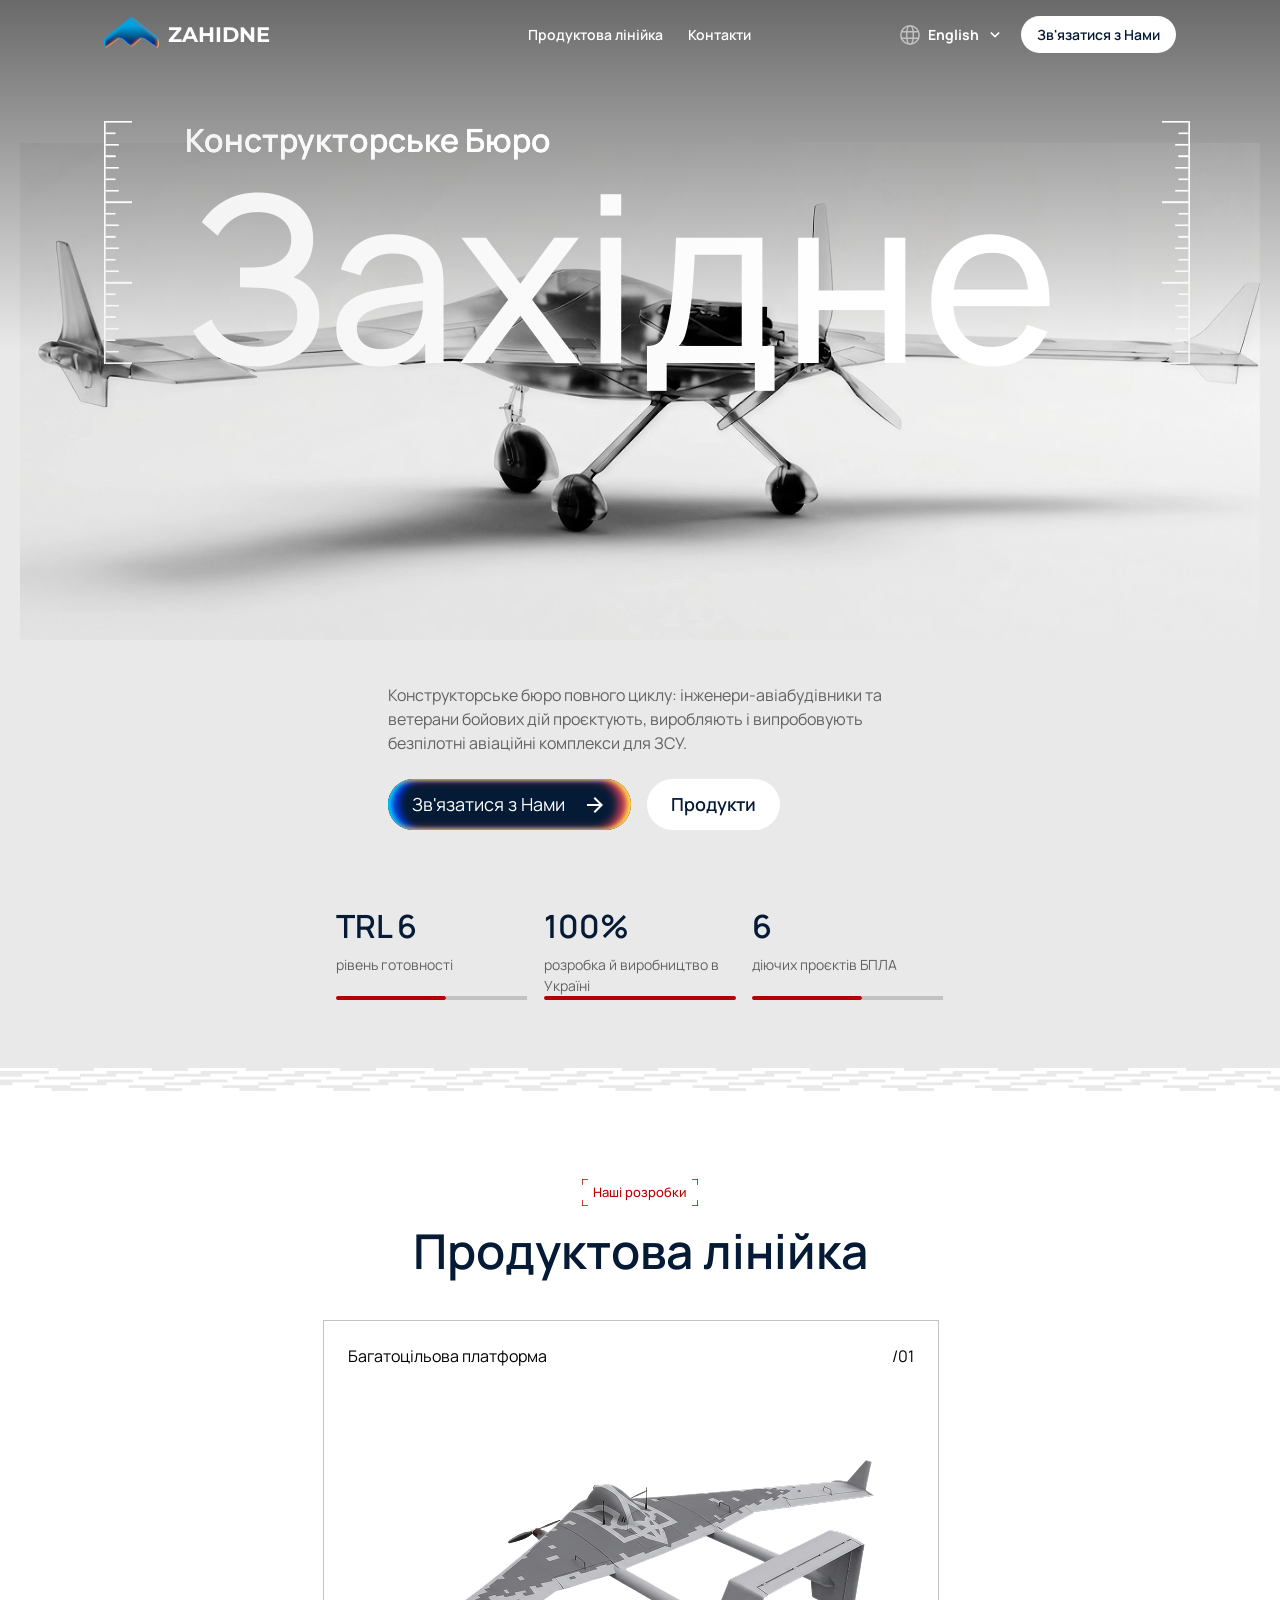
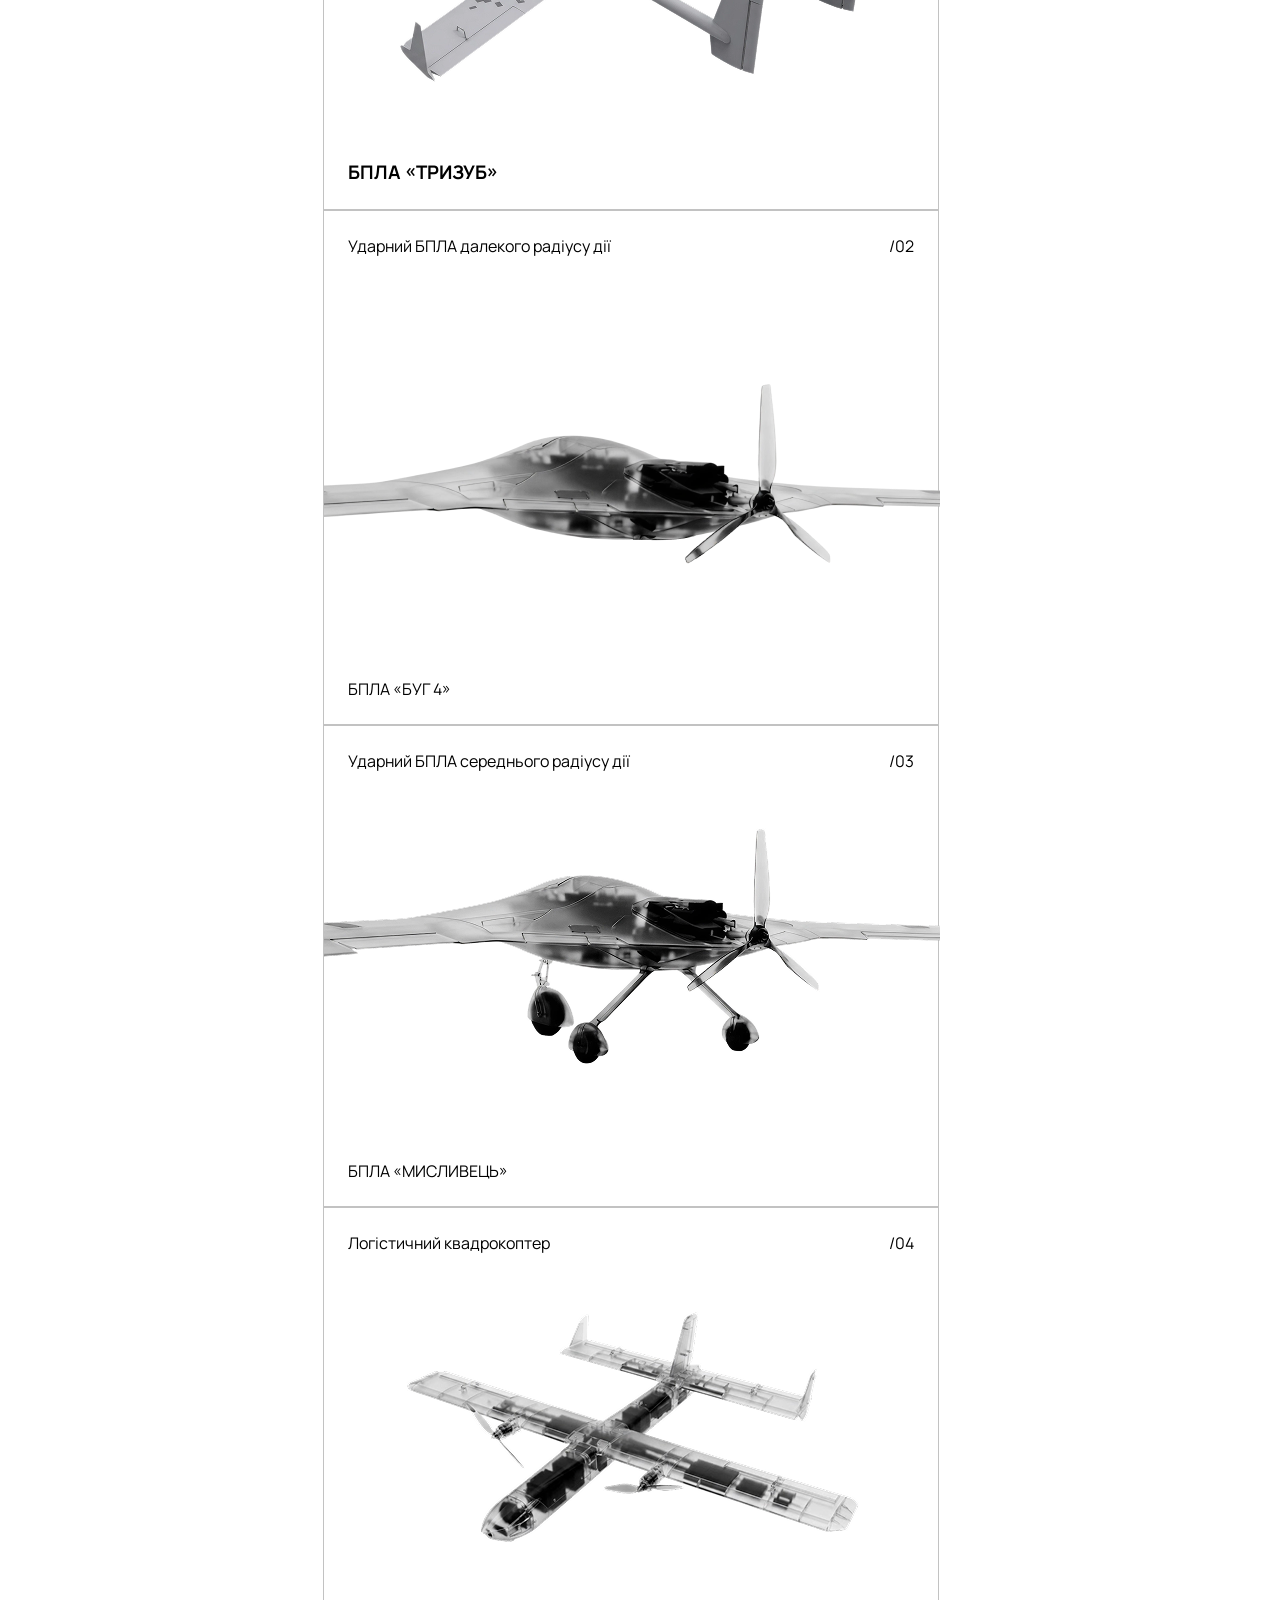
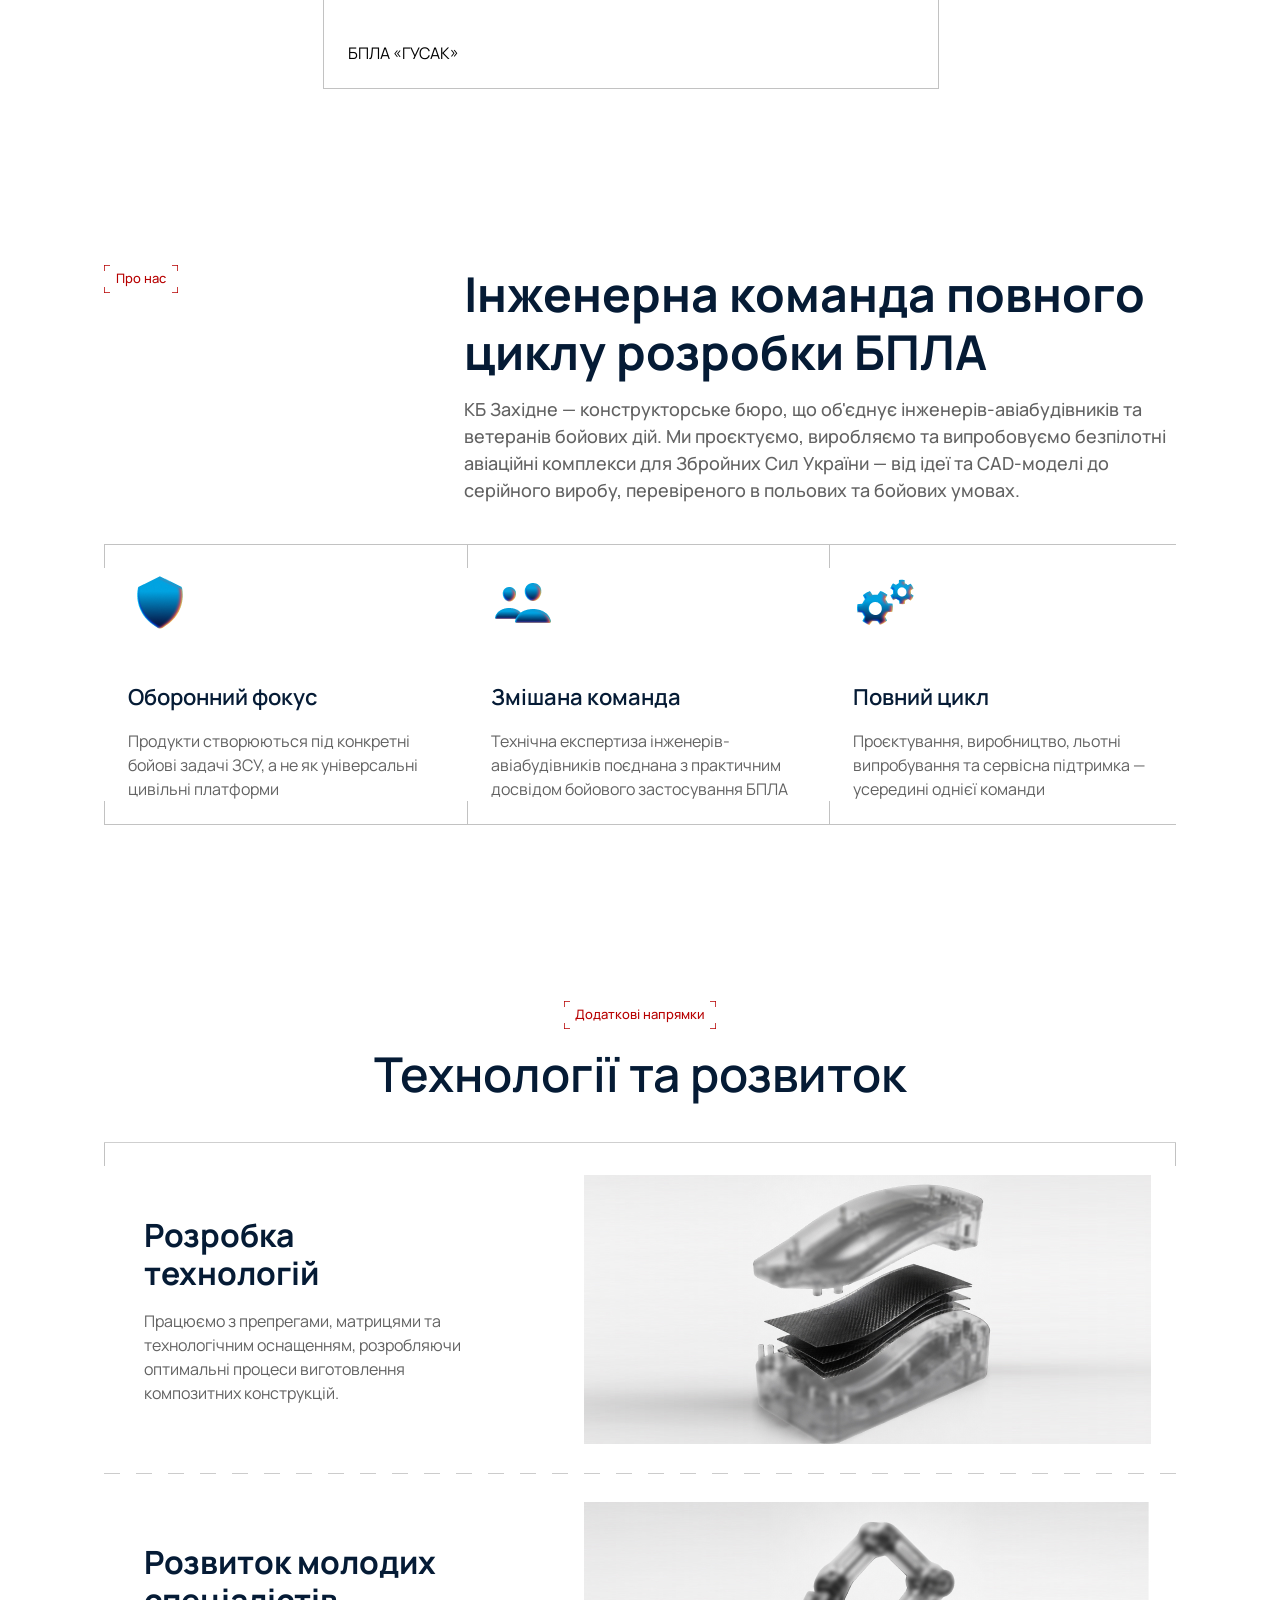
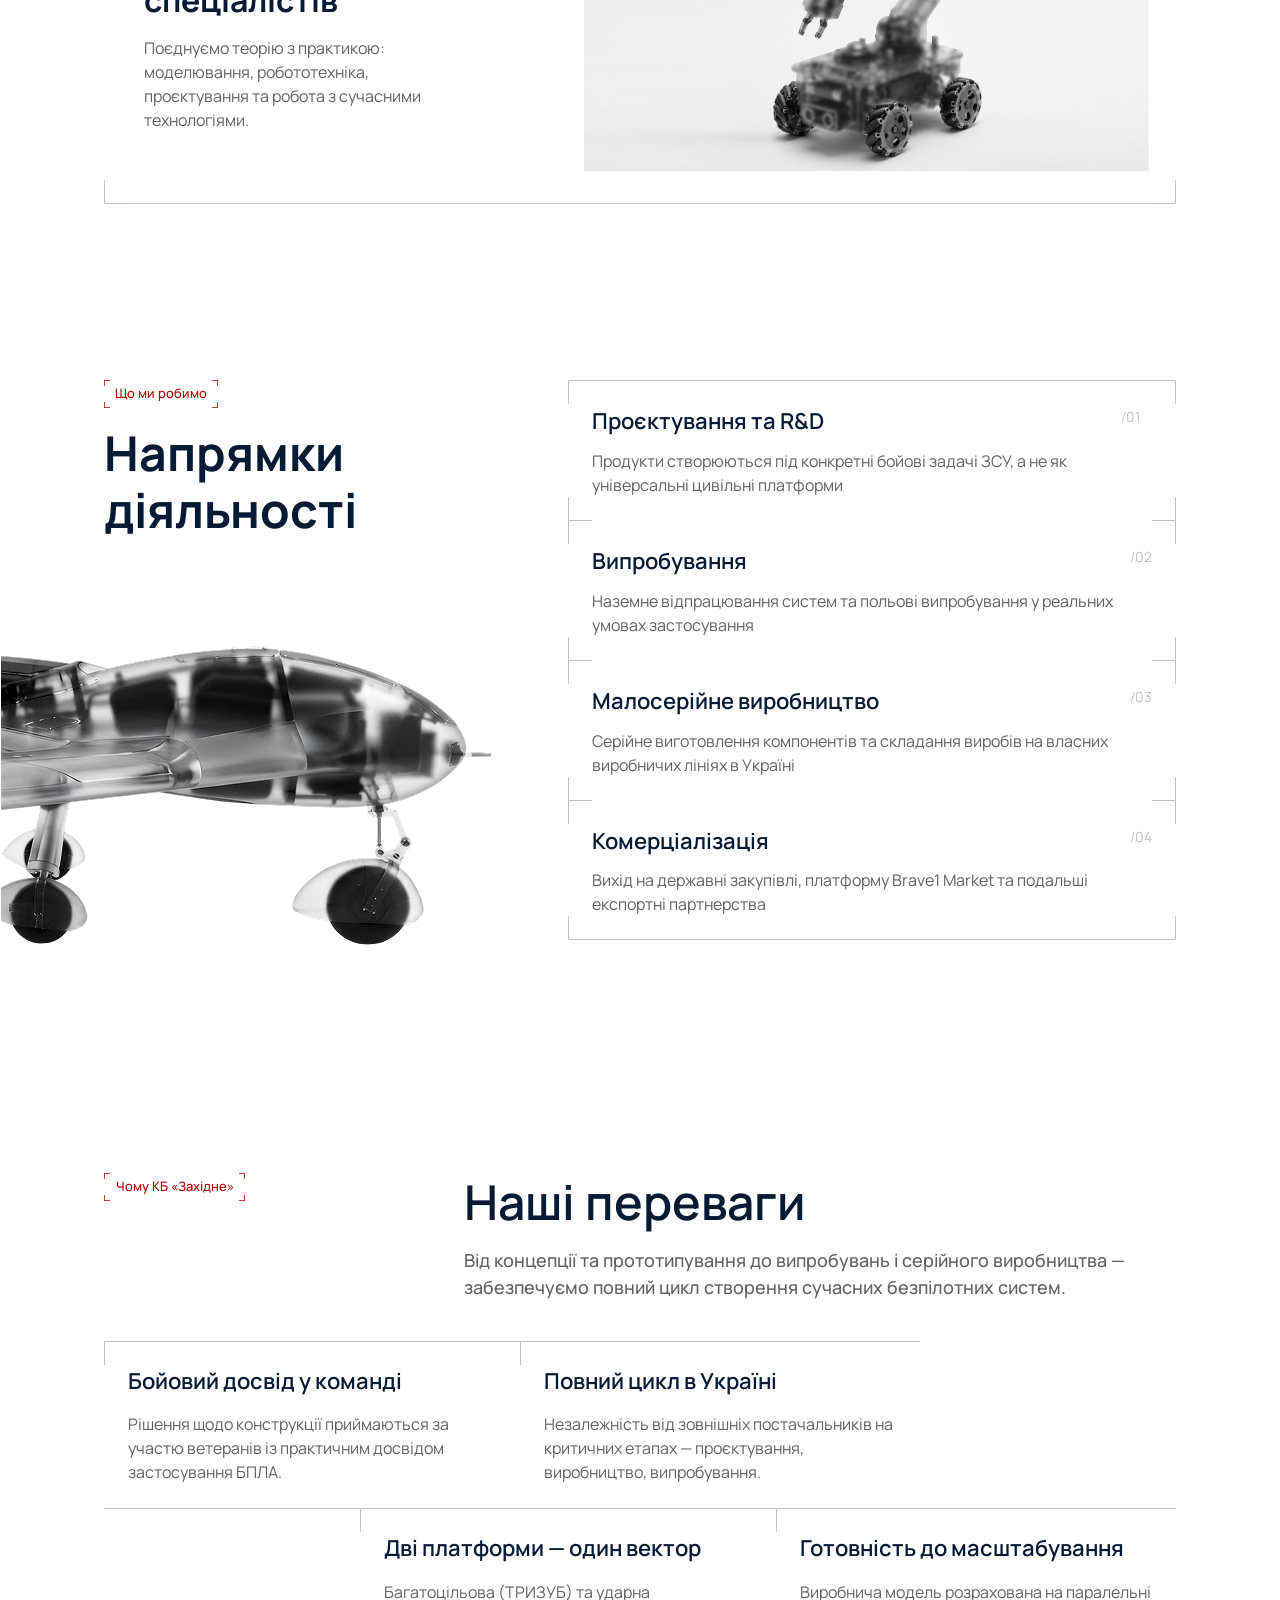
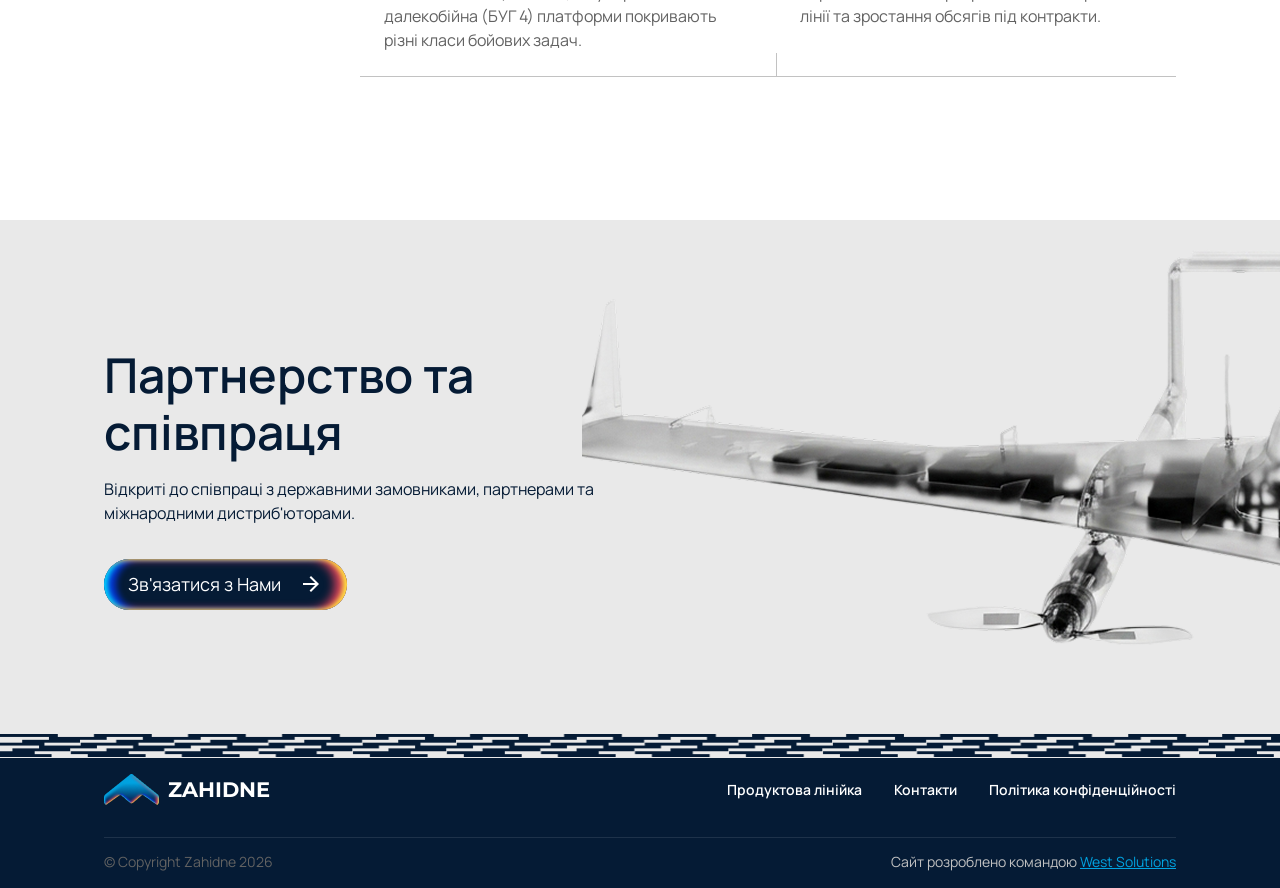
==== commit 88675a7c: "c" ====
--- a/index.html
+++ b/index.html
@@ -21,7 +21,7 @@
             </div>
             <div class="header__links">
                 <a href="#">Продуктова лінійка</a>
-                <a href="#">Контакти</a>
+                <a href="contact.html">Контакти</a>
             </div>
             <div class="header__contact">
                 <div class="contact__language">
@@ -338,6 +338,217 @@
                             </defs>
                         </svg>
                     </div>
+                    <div class="title__img-left--mobile">
+                        <svg width="7" height="86" viewBox="0 0 7 86" fill="none" xmlns="http://www.w3.org/2000/svg">
+                            <path d="M0 0H0.411765V29.0541H0V0Z" fill="url(#paint0_linear_403_6649)" />
+                            <path d="M0.411765 28.473H7V29.0541H0.411765V28.473Z" fill="url(#paint1_linear_403_6649)" />
+                            <path d="M0.411765 0H7V0.581081H0.411765V0Z" fill="url(#paint2_linear_403_6649)" />
+                            <path d="M0.411765 24.4054H3.70588V24.9865H0.411765V24.4054Z"
+                                fill="url(#paint3_linear_403_6649)" />
+                            <path d="M0.411765 16.2703H3.70588V16.8514H0.411765V16.2703Z"
+                                fill="url(#paint4_linear_403_6649)" />
+                            <path d="M0.411765 8.13514H3.70588V8.71622H0.411765V8.13514Z"
+                                fill="url(#paint5_linear_403_6649)" />
+                            <path d="M0.411765 20.3378H2.88235V20.9189H0.411765V20.3378Z"
+                                fill="url(#paint6_linear_403_6649)" />
+                            <path d="M0.411765 12.2027H2.88235V12.7838H0.411765V12.2027Z"
+                                fill="url(#paint7_linear_403_6649)" />
+                            <path d="M0.411765 4.06757H2.88235V4.64865H0.411765V4.06757Z"
+                                fill="url(#paint8_linear_403_6649)" />
+                            <path d="M0.411765 12.2027H2.88235V12.7838H0.411765V12.2027Z"
+                                fill="url(#paint9_linear_403_6649)" />
+                            <path d="M0 28.473H0.411765V57.527H0V28.473Z" fill="url(#paint10_linear_403_6649)" />
+                            <path d="M0.411765 56.9459H7V57.527H0.411765V56.9459Z"
+                                fill="url(#paint11_linear_403_6649)" />
+                            <path d="M0.411765 28.473H7V29.0541H0.411765V28.473Z"
+                                fill="url(#paint12_linear_403_6649)" />
+                            <path d="M0.411765 52.8784H3.70588V53.4595H0.411765V52.8784Z"
+                                fill="url(#paint13_linear_403_6649)" />
+                            <path d="M0.411765 44.7432H3.70588V45.3243H0.411765V44.7432Z"
+                                fill="url(#paint14_linear_403_6649)" />
+                            <path d="M0.411765 36.6081H3.70588V37.1892H0.411765V36.6081Z"
+                                fill="url(#paint15_linear_403_6649)" />
+                            <path d="M0.411765 48.8108H2.88235V49.3919H0.411765V48.8108Z"
+                                fill="url(#paint16_linear_403_6649)" />
+                            <path d="M0.411765 40.6757H2.88235V41.2568H0.411765V40.6757Z"
+                                fill="url(#paint17_linear_403_6649)" />
+                            <path d="M0.411765 32.5405H2.88235V33.1216H0.411765V32.5405Z"
+                                fill="url(#paint18_linear_403_6649)" />
+                            <path d="M0.411765 40.6757H2.88235V41.2568H0.411765V40.6757Z"
+                                fill="url(#paint19_linear_403_6649)" />
+                            <path d="M0 56.9459H0.411765V86H0V56.9459Z" fill="url(#paint20_linear_403_6649)" />
+                            <path d="M0.411765 85.4189H7V86H0.411765V85.4189Z" fill="url(#paint21_linear_403_6649)" />
+                            <path d="M0.411765 56.9459H7V57.527H0.411765V56.9459Z"
+                                fill="url(#paint22_linear_403_6649)" />
+                            <path d="M0.411765 81.3514H3.70588V81.9324H0.411765V81.3514Z"
+                                fill="url(#paint23_linear_403_6649)" />
+                            <path d="M0.411765 73.2162H3.70588V73.7973H0.411765V73.2162Z"
+                                fill="url(#paint24_linear_403_6649)" />
+                            <path d="M0.411765 65.0811H3.70588V65.6622H0.411765V65.0811Z"
+                                fill="url(#paint25_linear_403_6649)" />
+                            <path d="M0.411765 77.2838H2.88235V77.8649H0.411765V77.2838Z"
+                                fill="url(#paint26_linear_403_6649)" />
+                            <path d="M0.411765 69.1487H2.88235V69.7297H0.411765V69.1487Z"
+                                fill="url(#paint27_linear_403_6649)" />
+                            <path d="M0.411765 61.0135H2.88235V61.5946H0.411765V61.0135Z"
+                                fill="url(#paint28_linear_403_6649)" />
+                            <path d="M0.411765 69.1487H2.88235V69.7297H0.411765V69.1487Z"
+                                fill="url(#paint29_linear_403_6649)" />
+                            <defs>
+                                <linearGradient id="paint0_linear_403_6649" x1="3.5" y1="86" x2="3.5" y2="0"
+                                    gradientUnits="userSpaceOnUse">
+                                    <stop stop-color="#F4F4F4" />
+                                    <stop offset="1" stop-color="white" />
+                                </linearGradient>
+                                <linearGradient id="paint1_linear_403_6649" x1="3.5" y1="86" x2="3.5" y2="0"
+                                    gradientUnits="userSpaceOnUse">
+                                    <stop stop-color="#F4F4F4" />
+                                    <stop offset="1" stop-color="white" />
+                                </linearGradient>
+                                <linearGradient id="paint2_linear_403_6649" x1="3.5" y1="86" x2="3.5" y2="0"
+                                    gradientUnits="userSpaceOnUse">
+                                    <stop stop-color="#F4F4F4" />
+                                    <stop offset="1" stop-color="white" />
+                                </linearGradient>
+                                <linearGradient id="paint3_linear_403_6649" x1="3.5" y1="86" x2="3.5" y2="0"
+                                    gradientUnits="userSpaceOnUse">
+                                    <stop stop-color="#F4F4F4" />
+                                    <stop offset="1" stop-color="white" />
+                                </linearGradient>
+                                <linearGradient id="paint4_linear_403_6649" x1="3.5" y1="86" x2="3.5" y2="0"
+                                    gradientUnits="userSpaceOnUse">
+                                    <stop stop-color="#F4F4F4" />
+                                    <stop offset="1" stop-color="white" />
+                                </linearGradient>
+                                <linearGradient id="paint5_linear_403_6649" x1="3.5" y1="86" x2="3.5" y2="0"
+                                    gradientUnits="userSpaceOnUse">
+                                    <stop stop-color="#F4F4F4" />
+                                    <stop offset="1" stop-color="white" />
+                                </linearGradient>
+                                <linearGradient id="paint6_linear_403_6649" x1="3.5" y1="86" x2="3.5" y2="0"
+                                    gradientUnits="userSpaceOnUse">
+                                    <stop stop-color="#F4F4F4" />
+                                    <stop offset="1" stop-color="white" />
+                                </linearGradient>
+                                <linearGradient id="paint7_linear_403_6649" x1="3.5" y1="86" x2="3.5" y2="0"
+                                    gradientUnits="userSpaceOnUse">
+                                    <stop stop-color="#F4F4F4" />
+                                    <stop offset="1" stop-color="white" />
+                                </linearGradient>
+                                <linearGradient id="paint8_linear_403_6649" x1="3.5" y1="86" x2="3.5" y2="0"
+                                    gradientUnits="userSpaceOnUse">
+                                    <stop stop-color="#F4F4F4" />
+                                    <stop offset="1" stop-color="white" />
+                                </linearGradient>
+                                <linearGradient id="paint9_linear_403_6649" x1="3.5" y1="86" x2="3.5" y2="0"
+                                    gradientUnits="userSpaceOnUse">
+                                    <stop stop-color="#F4F4F4" />
+                                    <stop offset="1" stop-color="white" />
+                                </linearGradient>
+                                <linearGradient id="paint10_linear_403_6649" x1="3.5" y1="86" x2="3.5" y2="0"
+                                    gradientUnits="userSpaceOnUse">
+                                    <stop stop-color="#F4F4F4" />
+                                    <stop offset="1" stop-color="white" />
+                                </linearGradient>
+                                <linearGradient id="paint11_linear_403_6649" x1="3.5" y1="86" x2="3.5" y2="0"
+                                    gradientUnits="userSpaceOnUse">
+                                    <stop stop-color="#F4F4F4" />
+                                    <stop offset="1" stop-color="white" />
+                                </linearGradient>
+                                <linearGradient id="paint12_linear_403_6649" x1="3.5" y1="86" x2="3.5" y2="0"
+                                    gradientUnits="userSpaceOnUse">
+                                    <stop stop-color="#F4F4F4" />
+                                    <stop offset="1" stop-color="white" />
+                                </linearGradient>
+                                <linearGradient id="paint13_linear_403_6649" x1="3.5" y1="86" x2="3.5" y2="0"
+                                    gradientUnits="userSpaceOnUse">
+                                    <stop stop-color="#F4F4F4" />
+                                    <stop offset="1" stop-color="white" />
+                                </linearGradient>
+                                <linearGradient id="paint14_linear_403_6649" x1="3.5" y1="86" x2="3.5" y2="0"
+                                    gradientUnits="userSpaceOnUse">
+                                    <stop stop-color="#F4F4F4" />
+                                    <stop offset="1" stop-color="white" />
+                                </linearGradient>
+                                <linearGradient id="paint15_linear_403_6649" x1="3.5" y1="86" x2="3.5" y2="0"
+                                    gradientUnits="userSpaceOnUse">
+                                    <stop stop-color="#F4F4F4" />
+                                    <stop offset="1" stop-color="white" />
+                                </linearGradient>
+                                <linearGradient id="paint16_linear_403_6649" x1="3.5" y1="86" x2="3.5" y2="0"
+                                    gradientUnits="userSpaceOnUse">
+                                    <stop stop-color="#F4F4F4" />
+                                    <stop offset="1" stop-color="white" />
+                                </linearGradient>
+                                <linearGradient id="paint17_linear_403_6649" x1="3.5" y1="86" x2="3.5" y2="0"
+                                    gradientUnits="userSpaceOnUse">
+                                    <stop stop-color="#F4F4F4" />
+                                    <stop offset="1" stop-color="white" />
+                                </linearGradient>
+                                <linearGradient id="paint18_linear_403_6649" x1="3.5" y1="86" x2="3.5" y2="0"
+                                    gradientUnits="userSpaceOnUse">
+                                    <stop stop-color="#F4F4F4" />
+                                    <stop offset="1" stop-color="white" />
+                                </linearGradient>
+                                <linearGradient id="paint19_linear_403_6649" x1="3.5" y1="86" x2="3.5" y2="0"
+                                    gradientUnits="userSpaceOnUse">
+                                    <stop stop-color="#F4F4F4" />
+                                    <stop offset="1" stop-color="white" />
+                                </linearGradient>
+                                <linearGradient id="paint20_linear_403_6649" x1="3.5" y1="86" x2="3.5" y2="0"
+                                    gradientUnits="userSpaceOnUse">
+                                    <stop stop-color="#F4F4F4" />
+                                    <stop offset="1" stop-color="white" />
+                                </linearGradient>
+                                <linearGradient id="paint21_linear_403_6649" x1="3.5" y1="86" x2="3.5" y2="0"
+                                    gradientUnits="userSpaceOnUse">
+                                    <stop stop-color="#F4F4F4" />
+                                    <stop offset="1" stop-color="white" />
+                                </linearGradient>
+                                <linearGradient id="paint22_linear_403_6649" x1="3.5" y1="86" x2="3.5" y2="0"
+                                    gradientUnits="userSpaceOnUse">
+                                    <stop stop-color="#F4F4F4" />
+                                    <stop offset="1" stop-color="white" />
+                                </linearGradient>
+                                <linearGradient id="paint23_linear_403_6649" x1="3.5" y1="86" x2="3.5" y2="0"
+                                    gradientUnits="userSpaceOnUse">
+                                    <stop stop-color="#F4F4F4" />
+                                    <stop offset="1" stop-color="white" />
+                                </linearGradient>
+                                <linearGradient id="paint24_linear_403_6649" x1="3.5" y1="86" x2="3.5" y2="0"
+                                    gradientUnits="userSpaceOnUse">
+                                    <stop stop-color="#F4F4F4" />
+                                    <stop offset="1" stop-color="white" />
+                                </linearGradient>
+                                <linearGradient id="paint25_linear_403_6649" x1="3.5" y1="86" x2="3.5" y2="0"
+                                    gradientUnits="userSpaceOnUse">
+                                    <stop stop-color="#F4F4F4" />
+                                    <stop offset="1" stop-color="white" />
+                                </linearGradient>
+                                <linearGradient id="paint26_linear_403_6649" x1="3.5" y1="86" x2="3.5" y2="0"
+                                    gradientUnits="userSpaceOnUse">
+                                    <stop stop-color="#F4F4F4" />
+                                    <stop offset="1" stop-color="white" />
+                                </linearGradient>
+                                <linearGradient id="paint27_linear_403_6649" x1="3.5" y1="86" x2="3.5" y2="0"
+                                    gradientUnits="userSpaceOnUse">
+                                    <stop stop-color="#F4F4F4" />
+                                    <stop offset="1" stop-color="white" />
+                                </linearGradient>
+                                <linearGradient id="paint28_linear_403_6649" x1="3.5" y1="86" x2="3.5" y2="0"
+                                    gradientUnits="userSpaceOnUse">
+                                    <stop stop-color="#F4F4F4" />
+                                    <stop offset="1" stop-color="white" />
+                                </linearGradient>
+                                <linearGradient id="paint29_linear_403_6649" x1="3.5" y1="86" x2="3.5" y2="0"
+                                    gradientUnits="userSpaceOnUse">
+                                    <stop stop-color="#F4F4F4" />
+                                    <stop offset="1" stop-color="white" />
+                                </linearGradient>
+                            </defs>
+                        </svg>
+
+                    </div>
                     <h1 class="hero__title-content"><span>Конструкторське Бюро</span>Західне</h1>
                     <div class="title__img-right">
                         <svg width="28" height="243" viewBox="0 0 28 243" fill="none"
@@ -551,9 +762,220 @@
                         </svg>
 
                     </div>
+                    <div class="title__img-right--mobile">
+                        <svg width="8" height="86" viewBox="0 0 8 86" fill="none" xmlns="http://www.w3.org/2000/svg">
+                            <path d="M8 0H7.52941V29.0541H8V0Z" fill="url(#paint0_linear_403_6650)" />
+                            <path d="M7.52941 28.473H0V29.0541H7.52941V28.473Z" fill="url(#paint1_linear_403_6650)" />
+                            <path d="M7.52941 0H0V0.581081H7.52941V0Z" fill="url(#paint2_linear_403_6650)" />
+                            <path d="M7.52941 24.4054H3.76471V24.9865H7.52941V24.4054Z"
+                                fill="url(#paint3_linear_403_6650)" />
+                            <path d="M7.52941 16.2703H3.76471V16.8514H7.52941V16.2703Z"
+                                fill="url(#paint4_linear_403_6650)" />
+                            <path d="M7.52941 8.13514H3.76471V8.71622H7.52941V8.13514Z"
+                                fill="url(#paint5_linear_403_6650)" />
+                            <path d="M7.52941 20.3378H4.70588V20.9189H7.52941V20.3378Z"
+                                fill="url(#paint6_linear_403_6650)" />
+                            <path d="M7.52941 12.2027H4.70588V12.7838H7.52941V12.2027Z"
+                                fill="url(#paint7_linear_403_6650)" />
+                            <path d="M7.52941 4.06757H4.70588V4.64865H7.52941V4.06757Z"
+                                fill="url(#paint8_linear_403_6650)" />
+                            <path d="M7.52941 12.2027H4.70588V12.7838H7.52941V12.2027Z"
+                                fill="url(#paint9_linear_403_6650)" />
+                            <path d="M8 28.473H7.52941V57.527H8V28.473Z" fill="url(#paint10_linear_403_6650)" />
+                            <path d="M7.52941 56.9459H0V57.527H7.52941V56.9459Z" fill="url(#paint11_linear_403_6650)" />
+                            <path d="M7.52941 28.473H0V29.0541H7.52941V28.473Z" fill="url(#paint12_linear_403_6650)" />
+                            <path d="M7.52941 52.8784H3.76471V53.4595H7.52941V52.8784Z"
+                                fill="url(#paint13_linear_403_6650)" />
+                            <path d="M7.52941 44.7432H3.76471V45.3243H7.52941V44.7432Z"
+                                fill="url(#paint14_linear_403_6650)" />
+                            <path d="M7.52941 36.6081H3.76471V37.1892H7.52941V36.6081Z"
+                                fill="url(#paint15_linear_403_6650)" />
+                            <path d="M7.52941 48.8108H4.70588V49.3919H7.52941V48.8108Z"
+                                fill="url(#paint16_linear_403_6650)" />
+                            <path d="M7.52941 40.6757H4.70588V41.2568H7.52941V40.6757Z"
+                                fill="url(#paint17_linear_403_6650)" />
+                            <path d="M7.52941 32.5405H4.70588V33.1216H7.52941V32.5405Z"
+                                fill="url(#paint18_linear_403_6650)" />
+                            <path d="M7.52941 40.6757H4.70588V41.2568H7.52941V40.6757Z"
+                                fill="url(#paint19_linear_403_6650)" />
+                            <path d="M8 56.9459H7.52941V86H8V56.9459Z" fill="url(#paint20_linear_403_6650)" />
+                            <path d="M7.52941 85.4189H0V86H7.52941V85.4189Z" fill="url(#paint21_linear_403_6650)" />
+                            <path d="M7.52941 56.9459H0V57.527H7.52941V56.9459Z" fill="url(#paint22_linear_403_6650)" />
+                            <path d="M7.52941 81.3514H3.76471V81.9324H7.52941V81.3514Z"
+                                fill="url(#paint23_linear_403_6650)" />
+                            <path d="M7.52941 73.2162H3.76471V73.7973H7.52941V73.2162Z"
+                                fill="url(#paint24_linear_403_6650)" />
+                            <path d="M7.52941 65.0811H3.76471V65.6622H7.52941V65.0811Z"
+                                fill="url(#paint25_linear_403_6650)" />
+                            <path d="M7.52941 77.2838H4.70588V77.8649H7.52941V77.2838Z"
+                                fill="url(#paint26_linear_403_6650)" />
+                            <path d="M7.52941 69.1487H4.70588V69.7297H7.52941V69.1487Z"
+                                fill="url(#paint27_linear_403_6650)" />
+                            <path d="M7.52941 61.0135H4.70588V61.5946H7.52941V61.0135Z"
+                                fill="url(#paint28_linear_403_6650)" />
+                            <path d="M7.52941 69.1487H4.70588V69.7297H7.52941V69.1487Z"
+                                fill="url(#paint29_linear_403_6650)" />
+                            <defs>
+                                <linearGradient id="paint0_linear_403_6650" x1="4" y1="86" x2="4" y2="0"
+                                    gradientUnits="userSpaceOnUse">
+                                    <stop stop-color="#F4F4F4" />
+                                    <stop offset="1" stop-color="white" />
+                                </linearGradient>
+                                <linearGradient id="paint1_linear_403_6650" x1="4" y1="86" x2="4" y2="0"
+                                    gradientUnits="userSpaceOnUse">
+                                    <stop stop-color="#F4F4F4" />
+                                    <stop offset="1" stop-color="white" />
+                                </linearGradient>
+                                <linearGradient id="paint2_linear_403_6650" x1="4" y1="86" x2="4" y2="0"
+                                    gradientUnits="userSpaceOnUse">
+                                    <stop stop-color="#F4F4F4" />
+                                    <stop offset="1" stop-color="white" />
+                                </linearGradient>
+                                <linearGradient id="paint3_linear_403_6650" x1="4" y1="86" x2="4" y2="0"
+                                    gradientUnits="userSpaceOnUse">
+                                    <stop stop-color="#F4F4F4" />
+                                    <stop offset="1" stop-color="white" />
+                                </linearGradient>
+                                <linearGradient id="paint4_linear_403_6650" x1="4" y1="86" x2="4" y2="0"
+                                    gradientUnits="userSpaceOnUse">
+                                    <stop stop-color="#F4F4F4" />
+                                    <stop offset="1" stop-color="white" />
+                                </linearGradient>
+                                <linearGradient id="paint5_linear_403_6650" x1="4" y1="86" x2="4" y2="0"
+                                    gradientUnits="userSpaceOnUse">
+                                    <stop stop-color="#F4F4F4" />
+                                    <stop offset="1" stop-color="white" />
+                                </linearGradient>
+                                <linearGradient id="paint6_linear_403_6650" x1="4" y1="86" x2="4" y2="0"
+                                    gradientUnits="userSpaceOnUse">
+                                    <stop stop-color="#F4F4F4" />
+                                    <stop offset="1" stop-color="white" />
+                                </linearGradient>
+                                <linearGradient id="paint7_linear_403_6650" x1="4" y1="86" x2="4" y2="0"
+                                    gradientUnits="userSpaceOnUse">
+                                    <stop stop-color="#F4F4F4" />
+                                    <stop offset="1" stop-color="white" />
+                                </linearGradient>
+                                <linearGradient id="paint8_linear_403_6650" x1="4" y1="86" x2="4" y2="0"
+                                    gradientUnits="userSpaceOnUse">
+                                    <stop stop-color="#F4F4F4" />
+                                    <stop offset="1" stop-color="white" />
+                                </linearGradient>
+                                <linearGradient id="paint9_linear_403_6650" x1="4" y1="86" x2="4" y2="0"
+                                    gradientUnits="userSpaceOnUse">
+                                    <stop stop-color="#F4F4F4" />
+                                    <stop offset="1" stop-color="white" />
+                                </linearGradient>
+                                <linearGradient id="paint10_linear_403_6650" x1="4" y1="86" x2="4" y2="0"
+                                    gradientUnits="userSpaceOnUse">
+                                    <stop stop-color="#F4F4F4" />
+                                    <stop offset="1" stop-color="white" />
+                                </linearGradient>
+                                <linearGradient id="paint11_linear_403_6650" x1="4" y1="86" x2="4" y2="0"
+                                    gradientUnits="userSpaceOnUse">
+                                    <stop stop-color="#F4F4F4" />
+                                    <stop offset="1" stop-color="white" />
+                                </linearGradient>
+                                <linearGradient id="paint12_linear_403_6650" x1="4" y1="86" x2="4" y2="0"
+                                    gradientUnits="userSpaceOnUse">
+                                    <stop stop-color="#F4F4F4" />
+                                    <stop offset="1" stop-color="white" />
+                                </linearGradient>
+                                <linearGradient id="paint13_linear_403_6650" x1="4" y1="86" x2="4" y2="0"
+                                    gradientUnits="userSpaceOnUse">
+                                    <stop stop-color="#F4F4F4" />
+                                    <stop offset="1" stop-color="white" />
+                                </linearGradient>
+                                <linearGradient id="paint14_linear_403_6650" x1="4" y1="86" x2="4" y2="0"
+                                    gradientUnits="userSpaceOnUse">
+                                    <stop stop-color="#F4F4F4" />
+                                    <stop offset="1" stop-color="white" />
+                                </linearGradient>
+                                <linearGradient id="paint15_linear_403_6650" x1="4" y1="86" x2="4" y2="0"
+                                    gradientUnits="userSpaceOnUse">
+                                    <stop stop-color="#F4F4F4" />
+                                    <stop offset="1" stop-color="white" />
+                                </linearGradient>
+                                <linearGradient id="paint16_linear_403_6650" x1="4" y1="86" x2="4" y2="0"
+                                    gradientUnits="userSpaceOnUse">
+                                    <stop stop-color="#F4F4F4" />
+                                    <stop offset="1" stop-color="white" />
+                                </linearGradient>
+                                <linearGradient id="paint17_linear_403_6650" x1="4" y1="86" x2="4" y2="0"
+                                    gradientUnits="userSpaceOnUse">
+                                    <stop stop-color="#F4F4F4" />
+                                    <stop offset="1" stop-color="white" />
+                                </linearGradient>
+                                <linearGradient id="paint18_linear_403_6650" x1="4" y1="86" x2="4" y2="0"
+                                    gradientUnits="userSpaceOnUse">
+                                    <stop stop-color="#F4F4F4" />
+                                    <stop offset="1" stop-color="white" />
+                                </linearGradient>
+                                <linearGradient id="paint19_linear_403_6650" x1="4" y1="86" x2="4" y2="0"
+                                    gradientUnits="userSpaceOnUse">
+                                    <stop stop-color="#F4F4F4" />
+                                    <stop offset="1" stop-color="white" />
+                                </linearGradient>
+                                <linearGradient id="paint20_linear_403_6650" x1="4" y1="86" x2="4" y2="0"
+                                    gradientUnits="userSpaceOnUse">
+                                    <stop stop-color="#F4F4F4" />
+                                    <stop offset="1" stop-color="white" />
+                                </linearGradient>
+                                <linearGradient id="paint21_linear_403_6650" x1="4" y1="86" x2="4" y2="0"
+                                    gradientUnits="userSpaceOnUse">
+                                    <stop stop-color="#F4F4F4" />
+                                    <stop offset="1" stop-color="white" />
+                                </linearGradient>
+                                <linearGradient id="paint22_linear_403_6650" x1="4" y1="86" x2="4" y2="0"
+                                    gradientUnits="userSpaceOnUse">
+                                    <stop stop-color="#F4F4F4" />
+                                    <stop offset="1" stop-color="white" />
+                                </linearGradient>
+                                <linearGradient id="paint23_linear_403_6650" x1="4" y1="86" x2="4" y2="0"
+                                    gradientUnits="userSpaceOnUse">
+                                    <stop stop-color="#F4F4F4" />
+                                    <stop offset="1" stop-color="white" />
+                                </linearGradient>
+                                <linearGradient id="paint24_linear_403_6650" x1="4" y1="86" x2="4" y2="0"
+                                    gradientUnits="userSpaceOnUse">
+                                    <stop stop-color="#F4F4F4" />
+                                    <stop offset="1" stop-color="white" />
+                                </linearGradient>
+                                <linearGradient id="paint25_linear_403_6650" x1="4" y1="86" x2="4" y2="0"
+                                    gradientUnits="userSpaceOnUse">
+                                    <stop stop-color="#F4F4F4" />
+                                    <stop offset="1" stop-color="white" />
+                                </linearGradient>
+                                <linearGradient id="paint26_linear_403_6650" x1="4" y1="86" x2="4" y2="0"
+                                    gradientUnits="userSpaceOnUse">
+                                    <stop stop-color="#F4F4F4" />
+                                    <stop offset="1" stop-color="white" />
+                                </linearGradient>
+                                <linearGradient id="paint27_linear_403_6650" x1="4" y1="86" x2="4" y2="0"
+                                    gradientUnits="userSpaceOnUse">
+                                    <stop stop-color="#F4F4F4" />
+                                    <stop offset="1" stop-color="white" />
+                                </linearGradient>
+                                <linearGradient id="paint28_linear_403_6650" x1="4" y1="86" x2="4" y2="0"
+                                    gradientUnits="userSpaceOnUse">
+                                    <stop stop-color="#F4F4F4" />
+                                    <stop offset="1" stop-color="white" />
+                                </linearGradient>
+                                <linearGradient id="paint29_linear_403_6650" x1="4" y1="86" x2="4" y2="0"
+                                    gradientUnits="userSpaceOnUse">
+                                    <stop stop-color="#F4F4F4" />
+                                    <stop offset="1" stop-color="white" />
+                                </linearGradient>
+                            </defs>
+                        </svg>
+
+                    </div>
                 </div>
                 <div class="hero__img">
                     <img src="img/hero_img.png" alt="img">
+                </div>
+                <div class="hero__img--mobile">
+                    <img src="img/hero_mobile.png" alt="img">
                 </div>
                 <div class="hero__content">
                     <div class="hero__content-left">
@@ -573,7 +995,7 @@
                                     </svg>
                                 </div>
                             </a>
-                            <a href="" class="product__button">
+                            <a href="product.html" class="product__button">
                                 Продукти
                             </a>
                         </div>
@@ -1255,12 +1677,12 @@
                                 застосування БПЛА.</p>
                         </div>
                         <div class="advantages__block-border--appear">
-                                <svg width="24" height="24" viewBox="0 0 24 24" fill="none"
-                                        xmlns="http://www.w3.org/2000/svg">
-                                        <path d="M24 24L23 24L23 1L-4.37114e-08 0.999999L0 -1.04907e-06L24 0L24 24Z"
-                                            fill="#C2C2C2" />
-                                    </svg>
-                            </div>
+                            <svg width="24" height="24" viewBox="0 0 24 24" fill="none"
+                                xmlns="http://www.w3.org/2000/svg">
+                                <path d="M24 24L23 24L23 1L-4.37114e-08 0.999999L0 -1.04907e-06L24 0L24 24Z"
+                                    fill="#C2C2C2" />
+                            </svg>
+                        </div>
                     </div>
                     <div class="advantages__block">
                         <div class="advantages__block-border">
@@ -1276,12 +1698,12 @@
                                 виробництво, випробування.</p>
                         </div>
                         <div class="advantages__block-border--appear">
-                                <svg width="24" height="24" viewBox="0 0 24 24" fill="none"
-                                        xmlns="http://www.w3.org/2000/svg">
-                                        <path d="M24 24L23 24L23 1L-4.37114e-08 0.999999L0 -1.04907e-06L24 0L24 24Z"
-                                            fill="#C2C2C2" />
-                                    </svg>
-                            </div>
+                            <svg width="24" height="24" viewBox="0 0 24 24" fill="none"
+                                xmlns="http://www.w3.org/2000/svg">
+                                <path d="M24 24L23 24L23 1L-4.37114e-08 0.999999L0 -1.04907e-06L24 0L24 24Z"
+                                    fill="#C2C2C2" />
+                            </svg>
+                        </div>
                     </div>
                 </div>
                 <div class="advantages__content-footer">
@@ -1293,7 +1715,7 @@
                                         <path d="M24 0V1H1V24H0V0H24Z" fill="#C2C2C2" />
                                     </svg>
                                 </div>
-                               
+
                             </div>
                             <div class="advantages__block-text">
                                 <h3 class="advantages__block-title">Дві платформи — один вектор</h3>
@@ -1302,10 +1724,10 @@
                             </div>
                             <div class="advantages__block-border--appear">
                                 <svg width="24" height="24" viewBox="0 0 24 24" fill="none"
-                                        xmlns="http://www.w3.org/2000/svg">
-                                        <path d="M24 24L23 24L23 1L-4.37114e-08 0.999999L0 -1.04907e-06L24 0L24 24Z"
-                                            fill="#C2C2C2" />
-                                    </svg>
+                                    xmlns="http://www.w3.org/2000/svg">
+                                    <path d="M24 24L23 24L23 1L-4.37114e-08 0.999999L0 -1.04907e-06L24 0L24 24Z"
+                                        fill="#C2C2C2" />
+                                </svg>
                             </div>
                         </div>
                         <div class="advantages__block">
@@ -1332,10 +1754,10 @@
                             </div>
                             <div class="advantages__block-border--appear">
                                 <svg width="24" height="24" viewBox="0 0 24 24" fill="none"
-                                        xmlns="http://www.w3.org/2000/svg">
-                                        <path d="M24 24L23 24L23 1L-4.37114e-08 0.999999L0 -1.04907e-06L24 0L24 24Z"
-                                            fill="#C2C2C2" />
-                                    </svg>
+                                    xmlns="http://www.w3.org/2000/svg">
+                                    <path d="M24 24L23 24L23 1L-4.37114e-08 0.999999L0 -1.04907e-06L24 0L24 24Z"
+                                        fill="#C2C2C2" />
+                                </svg>
                             </div>
                         </div>
                     </div>
--- a/global.css
+++ b/global.css
@@ -1,6 +1,12 @@
+
+@import url('https://fonts.googleapis.com/css2?family=Manrope:wght@400;500;600;700&display=swap');
+@import url('https://fonts.googleapis.com/css2?family=JetBrains%20Mono:wght@500&display=swap');
+@import url('https://fonts.googleapis.com/css2?family=Montserrat:wght@700&display=swap');
+
 body{
     font-family: 'Manrope';
 }
+
 
 .header{
     position: relative;
@@ -341,6 +347,18 @@
     text-decoration: underline;
 }
 
+
+.footer__copyright{
+    color: #626262;
+    font-size: 14px;
+    line-height: 1.5;
+    font-weight: 400;
+    max-width: 170px;
+    width: 100%;
+}
+
+
+
 @media (max-width: 1124px){
     .footer__logo{
         max-width: fit-content;
@@ -357,6 +375,15 @@
         top: auto;
         bottom: 130px;
     }
+
+         .header__container{
+        padding: 16px 52px;
+    }
+
+      .footer__img {
+        left: 482px;
+    }
+
 }
 
 
@@ -463,24 +490,104 @@
     }
 }
 
+@media (max-width: 520px){
+
+    .container {
+        padding: 40px 16px;
+    }
+
+    .logo__img{
+        max-width: 42.65px;
+        max-height: 24.04px;
+    }
+
+     .logo__img img{
+        width: 100%;
+        height: 100%;
+    }
+
+    .logo__text{
+        font-size: 16px;
+        letter-spacing: -4%;
+        line-height: 1.2;
+    }
+
+    .header__container{
+        padding: 8px 16px;
+    }
+
+    .header__burger svg{
+        transform: scale(1);
+    }
+
+
+
+     .footer__background{
+        top: auto;
+        bottom: 241px;
+    }
+
+     .footer__content{
+        padding: 57px 16px 0;
+    }
+
+    .footer__bottom-content{
+        padding: 16px;
+    }
+
+    .footer__links{
+        flex-direction: column;
+        gap: 12px;
+    }
+
+    .footer__bottom-content--top{
+        gap: 24px;
+    }
+
+    .footer__bottom-copyright{
+        gap: 8px;
+    }
+}
+
 @media (max-width: 501px){
-
-     .footer__background{
-        top: auto;
-        bottom: 278px;
-    }
 
     .footer_team{
         text-align: center;
     }
 
-}
-
-@media (max-width: 436px){
-
-    .footer__background{
-        top: auto;
-        bottom: 330px;
-    }
-
-}+    .footer__title{
+        font-size: 32px;
+        margin-top: -6px;
+    }
+
+    .contact__button--footer{
+        margin-top: 24px;
+    }
+
+    .footer__bottom{
+        margin-top: 80px;
+    }
+
+    .footer__bottom-line{
+        margin-top: 24px;
+    }
+
+    .footer__bottom-copyright{
+        margin-top: 12px;
+    }
+
+    .footer__subtitle{
+        margin-top: 12px;
+    }
+
+}
+
+
+@media (max-width: 503px){
+
+   .footer__background{
+        top: auto;
+        bottom: 261px;
+    }
+
+}
--- a/text.css
+++ b/text.css
@@ -1,7 +1,3 @@
-@import url('https://fonts.googleapis.com/css2?family=Manrope:wght@400;500;600;700&display=swap');
-@import url('https://fonts.googleapis.com/css2?family=JetBrains%20Mono:wght@500&display=swap');
-@import url('https://fonts.googleapis.com/css2?family=Montserrat:wght@700&display=swap');
-
 
 .hero__title-content{
     display: flex;
@@ -66,35 +62,7 @@
     color: #051B35;
 }
 
-.product__block-title{
-    font-size: 14px;
-    line-height: 1.5;
-    font-weight: 600;
-    color: #626262;
-}
 
-.product__block-number{
-    color: #C2C2C2;
-    font-weight: 600;
-    font-size: 14px;
-    line-height: 1.5;
-}
-
-.product__block-name{
-    color: #051B35;
-    font-size: 22px;
-    font-weight: 600;
-    line-height: 1.4;
-    max-width: 566px;
-    width: 100%;
-}
-
-.product__block-subtitle{
-    font-size: 16px;
-    line-height: 1.5;
-    font-weight: 400;
-    color: #C2C2C2;
-}
 
 .about__block-title{
     margin-top: 42px;
@@ -136,12 +104,3 @@
     margin-top: 16px;
     color: #051B35;
 }
-
-.footer__copyright{
-    color: #626262;
-    font-size: 14px;
-    line-height: 1.5;
-    font-weight: 400;
-    max-width: 170px;
-    width: 100%;
-}
--- a/buttons.css
+++ b/buttons.css
@@ -77,4 +77,42 @@
 .product__button:hover{
     color: #FFFFFF;
     background-color: #051B35;
-}+}
+
+.hero__button{
+    margin-top: 39px;
+    font-family: 'Manrope';
+    font-size: 18px;
+    line-height: 1.5;
+    color: #FFFFFF;
+    display: flex;
+    align-items: center;
+    max-width: 238px;
+    width: 100%;
+    display: flex;
+    padding: 12px 24px;
+    border-radius: 100px;
+    background: #051B35;
+    box-shadow:
+    inset -4px 0 4.9px 0 #FFE241,
+    inset -12px 0 10px 0 #D9425A,
+    inset 4px 0 4.9px 0 #00CFFF,
+    inset 12px 0 6.7px 0 #0534D1;
+    transition: background 0.3s ease, box-shadow 0.3s ease;
+    justify-self: center;
+    align-items: center;
+    text-align: center;
+    gap: 12px;
+    letter-spacing: 1%;
+}
+
+.hero__button div{
+    line-height: 0;
+}
+
+.hero__button:hover{
+     background: #B70000;
+  box-shadow:
+    inset -4px 0 4.9px 0 #FFE241,
+    inset -12px 0 10px 0 #D9425A;
+}
--- a/style.css
+++ b/style.css
@@ -1,11 +1,11 @@
-.hero{
+.hero {
     position: relative;
     margin-top: -69px;
     z-index: 1;
     background-color: #E9E9E9;
 }
 
-.hero__container{
+.hero__container {
     max-width: 1440px;
     width: 100%;
     margin: 0 auto;
@@ -13,19 +13,17 @@
     position: relative;
 }
 
-.hero__gradient-header{
+.hero__gradient-header {
     z-index: -1;
     position: absolute;
     height: 350px;
-    background: linear-gradient(
-    180deg,
-    rgba(0, 0, 0, 0.55) 0%,
-    rgba(0, 0, 0, 0) 100%
-  );
-    width: 100%;
-}
-
-.hero__title{
+    background: linear-gradient(180deg,
+            rgba(0, 0, 0, 0.55) 0%,
+            rgba(0, 0, 0, 0) 100%);
+    width: 100%;
+}
+
+.hero__title {
     margin-right: -14px;
     display: flex;
     gap: 53px;
@@ -34,7 +32,15 @@
     width: 100%;
 }
 
-.hero__img{
+.title__img-left--mobile {
+    display: none;
+}
+
+.title__img-right--mobile {
+    display: none;
+}
+
+.hero__img {
     max-width: 1376px;
     width: 100%;
     position: absolute;
@@ -43,23 +49,34 @@
     z-index: -2;
 }
 
-.hero__img img{
-    width: 100%;
-}
-
-.hero__content{
+.hero__img img {
+    width: 100%;
+}
+
+.hero__img--mobile {
+    display: none;
+    position: absolute;
+    overflow: hidden;
+}
+
+.hero__img--mobile img {
+    width: 100%;
+}
+
+.hero__content {
     margin-top: 292px;
     display: flex;
     justify-content: space-between;
     flex-wrap: wrap;
     padding-right: 15px;
 }
-.hero__content-left{
+
+.hero__content-left {
     max-width: 504px;
     width: 100%;
 }
 
-.hero__left-header{
+.hero__left-header {
     width: 100%;
     font-family: 'Manrope';
     font-size: 16px;
@@ -68,7 +85,7 @@
     color: #626262;
 }
 
-.hero__left-contact{
+.hero__left-contact {
     width: 100%;
     margin-top: 24px;
     display: flex;
@@ -76,14 +93,14 @@
 }
 
 
-.hero__content-right{
+.hero__content-right {
     align-items: stretch;
     display: grid;
     grid-template-columns: repeat(3, 1fr);
     gap: 16px;
 }
 
-.hero__block{
+.hero__block {
     margin-top: 47px;
     max-width: 192px;
     width: 100%;
@@ -91,50 +108,54 @@
     flex-direction: column;
 }
 
-.hero__block-line{
+.hero__block-line {
     display: flex;
     margin-top: auto;
 }
 
-.hero__line-red{
+.hero__line-red {
     height: 4px;
     background-color: #B70000;
     border-radius: 13px;
 }
 
-.hero__line-gray{
+.hero__line-gray {
     height: 4px;
     background-color: #C2C2C2;
 }
 
-.hero__block:nth-child(1) .hero__line-red{
+.hero__block:nth-child(1) .hero__line-red {
     width: 57.3%;
 }
-.hero__block:nth-child(1) .hero__line-gray{
+
+.hero__block:nth-child(1) .hero__line-gray {
     width: 42.7%;
 }
 
-.hero__block:nth-child(2) .hero__line-red{
-    width: 100%;
-}
-.hero__block:nth-child(3) .hero__line-red{
+.hero__block:nth-child(2) .hero__line-red {
+    width: 100%;
+}
+
+.hero__block:nth-child(3) .hero__line-red {
     width: 57.3%;
 }
-.hero__block:nth-child(3) .hero__line-gray{
+
+.hero__block:nth-child(3) .hero__line-gray {
     width: 42.7%;
 }
 
-.hero__background-header{
+.hero__background-header {
     line-height: 0;
     width: 100%;
     height: 23px;
 }
-.hero__background-header img{
+
+.hero__background-header img {
     width: 100%;
     height: 100%;
 }
 
-.product__header{
+.product__header {
     display: flex;
     flex-direction: column;
     gap: 16px;
@@ -142,30 +163,32 @@
     text-align: center;
 }
 
-.section__product{
+.section__product {
     max-width: 116px;
     width: 100%;
 }
-.section__header-top{
+
+
+.section__header-top {
     line-height: 0;
     display: flex;
     justify-content: space-between;
 }
 
-.section__header-bottom{
+.section__header-bottom {
     display: flex;
     justify-content: space-between;
     line-height: 0;
 }
 
-.section__header-text{
+.section__header-text {
     color: #B70000;
     font-size: 13px;
     font-weight: 500;
     line-height: 1.2;
 }
 
-.product__content{
+.product__content {
     max-width: 1232px;
     width: 100%;
     margin-top: 40px;
@@ -174,7 +197,7 @@
     grid-template-rows: 490px 515px;
 }
 
-.product__block{
+.product__block {
     max-width: 616px;
     width: 100%;
     display: flex;
@@ -185,24 +208,24 @@
     transition: all 0.5s ease-out;
 }
 
-.product__block-header{
+.product__block-header {
     max-width: 566px;
     width: 100%;
     display: flex;
     justify-content: space-between;
 }
 
-.product__block-img{
+.product__block-img {
     display: block;
     margin: 0 auto;
 }
 
 
-.bug{
+.bug {
     margin-left: -24px;
 }
 
-.product__block-subtitle{
+.product__block-subtitle {
     max-height: 0px;
     overflow: hidden;
 }
@@ -212,37 +235,37 @@
 }
 
 
-.product__block:hover .product__block-name{
+.product__block:hover .product__block-name {
     color: #FFFFFF;
 }
 
-.product__block:hover .product__block-title{
+.product__block:hover .product__block-title {
     color: #FFFFFF;
 }
 
-.product__block:hover .product__block-subtitle{
+.product__block:hover .product__block-subtitle {
     max-height: 72px;
     margin-top: 16px;
 }
 
-.product__block-bottom:hover .product__block-footer{
+.product__block-bottom:hover .product__block-footer {
     margin-top: -72px;
 }
 
-.section__about{
+.section__about {
     max-width: 74px;
     width: 100%;
     text-align: center;
 }
 
-.about__header{
+.about__header {
     width: 100%;
     display: flex;
     justify-content: space-between;
     flex-wrap: wrap;
 }
 
-.about__title{
+.about__title {
     max-width: 712px;
     font-weight: 600;
     font-size: 32px;
@@ -254,7 +277,7 @@
     gap: 16px;
 }
 
-.about__subtitle{
+.about__subtitle {
     color: #626262;
     font-weight: 500;
     line-height: 1.5;
@@ -262,64 +285,64 @@
     letter-spacing: 0;
 }
 
-.about__line{
+.about__line {
     margin-top: -1px;
     height: 1px;
     width: 100%;
     background-color: #C2C2C2;
 }
 
-.about__content{
+.about__content {
     margin-top: 41px;
 }
 
-.about__blocks{
+.about__blocks {
     display: flex;
     gap: 16px;
 }
 
-.about__block{
+.about__block {
     display: flex;
     flex-direction: column;
     max-width: 400px;
     width: 100%;
 }
 
-.about__block-header{
+.about__block-header {
     position: relative;
     z-index: -1;
     margin-top: -1px;
 }
 
-.about__block-header--mobile{
+.about__block-header--mobile {
     display: none;
 }
 
-.about__block-main{
+.about__block-main {
     margin-top: -2px;
     margin-left: 24px;
     max-width: 352px;
     align-items: start;
 }
 
-.about__block-footer{
+.about__block-footer {
     line-height: 0;
 }
 
-.section__tech{
+.section__tech {
     max-width: 152px;
     width: 100%;
     text-align: center;
 }
 
-.tech__header{
+.tech__header {
     display: flex;
     flex-direction: column;
     align-items: center;
     gap: 16px;
 }
 
-.tech__content-header{
+.tech__content-header {
     margin-top: 40px;
     width: 100%;
     display: flex;
@@ -327,7 +350,7 @@
     border-top: 1px #6262624D solid;
 }
 
-.tech__block{
+.tech__block {
     display: flex;
     gap: 120px;
     justify-content: center;
@@ -335,39 +358,37 @@
     margin-right: 25px;
 }
 
-.tech__text{
+.tech__text {
     display: flex;
     flex-direction: column;
     justify-content: center;
     gap: 16px;
 }
 
-.tech__text{
+.tech__text {
     font-weight: 400;
     font-size: 16px;
     line-height: 1.5;
     color: #626262;
 }
 
-.tech__img{
+.tech__img {
     margin-top: 4px;
 }
 
 
 
-.tech__line{
+.tech__line {
     margin-top: 24px;
     margin-bottom: 24px;
     width: 100%;
-     height: 1px;
-  background: repeating-linear-gradient(
-    to right,
-    #ccc 0 16px,
-    transparent 16px 32px
-  );
-}
-
-.tech__content-footer{
+    height: 1px;
+    background: repeating-linear-gradient(to right,
+            #ccc 0 16px,
+            transparent 16px 32px);
+}
+
+.tech__content-footer {
     margin-top: 4px;
     width: 100%;
     line-height: 0;
@@ -376,50 +397,50 @@
     border-bottom: 1px #6262624D solid;
 }
 
-.tech__content-footer div{
+.tech__content-footer div {
     margin-bottom: -1px;
 }
 
-.section__activities{
+.section__activities {
     max-width: 114px;
     text-align: center;
 }
 
-.activities__img{
+.activities__img {
     margin-top: -40px;
     margin-left: -103px;
 }
 
-.activities{
-    display: flex;
-    justify-content: space-between;
-}
-
-.activities__content-header{
+.activities {
+    display: flex;
+    justify-content: space-between;
+}
+
+.activities__content-header {
     height: 1px;
     width: 100%;
     background-color: #C2C2C2;
 }
 
-.activities__content{
+.activities__content {
     max-width: 608px;
     width: 100%;
     display: flex;
     flex-direction: column;
 }
 
-.activities__block-header{
+.activities__block-header {
     display: flex;
     justify-content: space-between;
     margin-top: -1px;
 }
 
-.activities__block-footer{
-     display: flex;
-    justify-content: space-between;
-}
-
-.activities__block-title{
+.activities__block-footer {
+    display: flex;
+    justify-content: space-between;
+}
+
+.activities__block-title {
     display: flex;
     max-width: 580px;
     width: 100%;
@@ -429,7 +450,7 @@
     padding-right: 20px;
 }
 
-.activities__block-title--one{
+.activities__block-title--one {
     display: flex;
     max-width: 568px;
     width: 100%;
@@ -439,28 +460,28 @@
     padding-right: 20px;
 }
 
-.activities__block-title--one h3{
+.activities__block-title--one h3 {
     font-size: 22px;
     color: #051B35;
     line-height: 1.4;
     font-weight: 600;
 }
 
-.activities__block-title h3{
+.activities__block-title h3 {
     font-size: 22px;
     color: #051B35;
     line-height: 1.4;
     font-weight: 600;
 }
 
-.activities__block-number{
+.activities__block-number {
     font-weight: 400;
     font-size: 14px;
     line-height: 1.5;
     color: #C2C2C2;
 }
 
-.activities__block-text{
+.activities__block-text {
     margin-left: 24px;
     font-size: 16px;
     line-height: 1.5;
@@ -469,30 +490,30 @@
     margin-right: 24px;
 }
 
-.activities__block-footer{
+.activities__block-footer {
     line-height: 0;
 }
 
-.activities__content-footer{
+.activities__content-footer {
     height: 1px;
     width: 100%;
     background-color: #C2C2C2;
     margin-top: -1px;
 }
 
-.section__advantages{
+.section__advantages {
     max-width: 141px;
     width: 100%;
     text-align: center;
 }
 
-.advantages__header{
+.advantages__header {
     display: flex;
     justify-content: space-between;
     flex-wrap: wrap;
 }
 
-.advantages__title{
+.advantages__title {
     display: flex;
     gap: 16px;
     max-width: 712px;
@@ -500,7 +521,7 @@
     flex-direction: column;
 }
 
-.advantages__title h2{
+.advantages__title h2 {
     font-size: 48px;
     font-weight: 600;
     line-height: 1.2;
@@ -508,42 +529,42 @@
     color: #051B35;
 }
 
-.advantages__subtitle{
+.advantages__subtitle {
     font-size: 18px;
     font-weight: 500;
     line-height: 1.5;
     color: #626262;
 }
 
-.advantages{
+.advantages {
     margin-top: -51px;
 }
 
-.advantages__content{
+.advantages__content {
     margin-top: 40px;
 }
 
-.advantages__block{
+.advantages__block {
     display: flex;
     max-width: 400px;
     width: 100%;
 }
 
-.advantages__block-border{
+.advantages__block-border {
     display: flex;
     flex-direction: column;
     justify-content: space-between;
     line-height: 0;
 }
 
-.advantages__block-border--appear{
+.advantages__block-border--appear {
     display: none;
     flex-direction: column;
     justify-content: space-between;
     line-height: 0;
 }
 
-.advantages__content-header{
+.advantages__content-header {
     display: flex;
     max-width: 816px;
     width: 100%;
@@ -551,7 +572,7 @@
     gap: 16px;
 }
 
-.advantages__block-text{
+.advantages__block-text {
     display: flex;
     flex-direction: column;
     padding: 24px 24px 24px 0;
@@ -562,19 +583,19 @@
     color: #626262;
 }
 
-.advantages__block-title{
+.advantages__block-title {
     font-size: 22px;
     line-height: 1.4;
     font-weight: 600;
     color: #051B35;
 }
 
-.advantages__block-border{
+.advantages__block-border {
     margin-top: -1px;
     margin-bottom: -1px;
 }
 
-.advantages__content-footer{
+.advantages__content-footer {
     display: flex;
     max-width: 1232px;
     width: 100%;
@@ -582,14 +603,14 @@
     border-top: 1px #C2C2C2 solid;
 }
 
-.advantages__content-blocks{
+.advantages__content-blocks {
     display: flex;
     gap: 16px;
     border-bottom: 1px #C2C2C2 solid;
 }
 
 
-.main__background-footer{
+.main__background-footer {
     position: relative;
     margin-top: 32px;
     line-height: 0;
@@ -597,7 +618,8 @@
     height: 23px;
     z-index: 1;
 }
-.main__background-footer img{
+
+.main__background-footer img {
     width: 100%;
     height: 100%;
 }
@@ -605,33 +627,34 @@
 
 
 
-@media (max-width: 1439px){
-    .hero__img{
+@media (max-width: 1439px) {
+    .hero__img {
         left: 0;
         padding-left: 20px;
         padding-right: 20px;
     }
-    .hero__title-content{
+
+    .hero__title-content {
         flex-wrap: wrap;
     }
 }
 
-@media (max-width: 1405px){
-    .product__content{
+@media (max-width: 1405px) {
+    .product__content {
         grid-template-columns: minmax(0, 635px);
         justify-content: center;
     }
 }
 
-@media (max-width: 1319px){
-    .hero__content{
+@media (max-width: 1319px) {
+    .hero__content {
         justify-content: center;
         gap: 30px;
-    }    
-}
-
-@media (max-width: 1159px){
-     .hero__title-content{
+    }
+}
+
+@media (max-width: 1159px) {
+    .hero__title-content {
         display: block;
         font-size: 172px;
         width: 100%;
@@ -640,180 +663,582 @@
 
 
     .hero__title-content span {
-    display: block;
-    text-align: start;
-    }
-
-    .tech__block{
+        display: block;
+        text-align: start;
+    }
+
+    .tech__block {
         gap: 40px;
         flex-wrap: wrap;
     }
 
-    .tech__img{
+    .tech__img {
         max-width: 567px;
         width: 100%;
     }
 
-    .tech__img img{
+    .tech__img img {
         width: 100%;
     }
 
-    .activities__block-title{
+    .activities__block-title {
         padding-right: 40px;
     }
 
-    .activities__block-title--one{
+    .activities__block-title--one {
         padding-right: 40px;
     }
 
-    .footer__img{
+    .footer__img {
         left: 482px;
     }
 }
 
-@media (max-width: 1159px){
-    .header__container{
-        padding: 16px 52px;
-    }
-}
-
-@media (max-width: 919px){
-
-    .header__burger{
+
+
+@media (max-width: 919px) {
+
+    .header__burger {
         display: block;
     }
 
-    .hero__title{
+    .hero__title {
         gap: 0;
         justify-content: space-between;
     }
-    .about__blocks{
+
+    .about__blocks {
         flex-direction: column;
         align-items: center;
         gap: 0;
     }
 
-    .about__block{
+    .about__block {
         border-left: 1px #C2C2C2 solid;
         border-right: 1px #C2C2C2 solid;
     }
 
-    .about__block-header{
+    .about__block-header {
         display: flex;
         justify-content: space-between;
     }
 
-    .about__block-header--mobile{
+    .about__block-header--mobile {
         display: block;
         margin-right: -1px;
     }
 
     .about__block:last-child .about__block-footer {
-    display: none;
-    }
-
-    .about__block svg{
+        display: none;
+    }
+
+    .about__block svg {
         margin-left: -1px;
     }
-    .about__line{
+
+    .about__line {
         display: none;
-    } 
-}
-
-@media (max-width: 879px){
-    .container{
-        padding: 44px 52px;
-    }
-    .hero__container{
+    }
+}
+
+@media (max-width: 879px) {
+    .hero__container {
         padding: 44px 45px 34px 52px;
     }
-    .hero__title-content{
+
+    .hero__title-content {
         font-size: 96px;
     }
 
-    .hero__title-content span{
+    .hero__title-content span {
         font-size: 24px;
     }
-    
-    .title__img-right svg{
+
+    .title__img-right svg {
         height: 140px;
     }
-    .title__img-left svg{
+
+    .title__img-left svg {
         height: 140px;
     }
-    .activities__img{
+
+    .activities__img {
         display: none;
     }
 
-    .activities{
+    .activities {
         flex-direction: column;
         gap: 40px;
     }
 
 }
 
-@media (max-width: 723px){
-    .product__block-img img{
-    width: 100%;
-    }
-
-    .product__block{
+@media (max-width: 723px) {
+
+    .hero__content {
+        margin-top: 192px;
+    }
+
+    .product__block-img img {
+        width: 100%;
+    }
+
+    .product__block {
         padding-right: 0;
     }
 
-    .product__block-header{
+    .product__block-footer {
         padding-right: 20px;
     }
 
-    .product__block-footer{
-        padding-right: 20px;
-    }
-}
-
-@media (max-width: 669px){
-
-    .advantages__content-header{
+
+}
+
+@media (max-width: 669px) {
+
+    .advantages__content-header {
         flex-wrap: wrap;
         gap: 0;
         border-top: none;
     }
 
-    .advantages__content-footer{
+    .advantages__content-footer {
         border: none;
     }
 
 
-    .advantages__content-blocks{
+    .advantages__content-blocks {
         flex-wrap: wrap;
         justify-content: start;
         gap: 0;
         border-bottom: none;
     }
 
-    .advantages__svg-disapear{
+    .advantages__svg-disapear {
         display: none;
     }
 
-    .advantages__block-border{
+    .advantages__block-border {
         border-left: 1px #C2C2C2 solid;
     }
 
-    .advantages__block-border svg{
+    .advantages__block-border svg {
         margin-left: -1px;
     }
 
-    .advantages__block-border--appear{
+    .advantages__block-border--appear {
         display: block;
         border-right: 1px #C2C2C2 solid;
     }
+
+    .advantages__block-border--appear svg {
+        margin-right: -1px;
+    }
+
+    .advantages__block {
+        max-width: 565px;
+    }
+
+
+}
+
+@media (max-width: 520px) {
+
+    .hero__left-contact {
+        flex-direction: column;
+        justify-content: center;
+        align-items: center;
+    }
+
+    .product__button {
+        max-width: 343px;
+        width: 100%;
+        text-align: center;
+        font-size: 16px;
+    }
+
+    .hero__title-content {
+        margin-top: 7px;
+        font-size: 52px;
+        line-height: 1;
+        letter-spacing: 2%;
+    }
+
+    .hero__title-content span {
+        font-size: 16px;
+        line-height: 0.98;
+        letter-spacing: 0;
+    }
+
+    .hero__block{
+        margin-top: 0;
+    }
+
+    .hero__block-title{
+        font-size: 26px;
+        line-height: 1.4;
+    }
+
+    .hero {
+        overflow: hidden;
+    }
+
+    .hero__img {
+        display: none;
+    }
+
+    .hero__container {
+        padding: 20px 0 39px 0;
+        overflow: hidden;
+    }
+
+    .hero__content-left {
+        padding-right: 16px;
+        padding-left: 16px;
+    }
+
+    .hero__img--mobile {
+        display: block;
+        top: 100px;
+        z-index: -2;
+        left: 0;
+    }
+
+    .hero__background-header {
+        width: 520px;
+        overflow: hidden;
+    }
+
+    .hero__content {
+        padding-right: 0;
+        margin-top: 138px;
+        gap: 32px;
+    }
+
+    .hero__content-right {
+        max-width: 343px;
+        width: 100%;
+        grid-template-columns: repeat(1, 1fr);
+    }
+
+    .hero__block {
+        max-width: 343px;
+        width: 100%;
+    }
+
+    .product__content{
+        margin-top: 30px;
+    }
+
+    .hero__title {
+        margin-top: 69px;
+    }
+
+    .title__img-right svg {
+        height: 86px;
+    }
+
+    .title__img-left svg {
+        height: 86px;
+    }
+
+    .hero__img {
+        padding: 0;
+    }
+
+    .contact__button{
+        font-size: 16px;
+    }
+
+    .hero__block-line{
+        margin-top: 8px;
+    }
+
+
+    .product__content {
+        grid-template-columns: 1fr;
+        grid-template-rows: none;
+        grid-auto-rows: auto;
+        row-gap: 0;
+        align-content: start;
+    }
+
+    .product__block:nth-child(1) {
+        max-height: 428px;
+    }
+
+    .product__block:nth-child(2) {
+        height: 410px;
+        padding-right: 0;
+    }
+
+    .product__block:nth-child(2) .product__block-header {
+        padding-right: 16px;
+    }
+
+    .product__block:nth-child(2) .product__block-footer {
+        padding-right: 16px;
+    }
+
+    .product__block:nth-child(3) {
+        height: 460px;
+        padding-right: 0;
+    }
+
+    .product__block:nth-child(3) .product__block-header {
+        padding-right: 16px;
+    }
+
+    .product__block:nth-child(3) .product__block-footer {
+        padding-right: 16px;
+    }
+
+    .product__block:nth-child(3) .product__block-img {
+        max-height: 183px;
+    }
+
+    .product__block:nth-child(4) {
+        max-height: 438px;
+    }
+
+    .product__block:nth-child(4) .product__block-img {
+        max-height: 161px;
+    }
+
+
+    .product__block {
+        padding: 16px;
+        gap: 32px;
+        justify-content: normal;
+    }
+
+    .product__content .product__block:first-child .product__block-img {
+        padding-right: 16px;
+    }
+
+    .product__content .product__block:last-child .product__block-img {
+        padding-right: 16px;
+    }
+
+    .product__header {
+        gap: 8px;
+        align-items: start;
+    }
+
+    .product__title {
+        font-size: 32px;
+    }
+
+    .product__block-name {
+        font-size: 20px;
+    }
+
+    .product__block-subtitle {
+        max-height: 120px;
+        margin-top: 12px;
+    }
+
+    .bug {
+        margin-left: -17px;
+    }
+
+    .about__title h2 {
+        font-size: 32px;
+    }
+
+    .about__header {
+        gap: 8px;
+        margin-top: 3px;
+    }
+
+    .about__subtitle {
+        font-size: 16px;
+    }
+
+    .about__content {
+        margin-top: 32px;
+    }
+
+    .about__blocks {
+    gap: 16px;
+    }
+
+    .about__block-main{
+        margin-top: -16px;
+        margin-left: 16px;
+    }
+
+    .about__block-footer{
+        display: none;
+    }
+
+    .about__block-text {
+        margin-top: 12px;
+    }
+
+    .about__block-title {
+        margin-top: 16px;
+    }
+
+    .about__block-title {
+        font-size: 20px;
+    }
+
+    .tech__header {
+        margin-top: 14px;
+        align-items: start;
+        gap: 8px;
+    }
+
     
-    .advantages__block-border--appear svg{
-        margin-right: -1px;
-    }
-
-    .advantages__block{
-        max-width: 565px;
-    }
-
-
-}
+    .tech__content-header{
+        margin-top: 32px;
+    }
+
+    .tech__title {
+        font-size: 32px;
+    }
+    
+
+    .tech__text-title{
+        font-size: 26px;
+        margin-top: -12px;
+    }
+
+    .tech__text{
+        font-size: 16px;
+    }
+
+    .tech__block {
+        margin-left: 16px;
+        margin-right: 16px;
+        gap: 16px;
+    }
+
+    .tech__line {
+        margin-top: 6px;
+        margin-bottom: 34px;
+    }
+
+    .tech__content-footer{
+        margin-top: -16px;
+    }
+
+    .activities {
+        gap: 32px;
+    }
+
+    .activities__title {
+        font-size: 32px;
+        margin-top: 8px;
+        letter-spacing: -3%;
+    }
+
+    .activities__block-title--one{
+        margin-left: 16px;
+        margin-top: -12px;
+        padding-right: 32px;
+    }
+
+   .activities__block-title{
+    margin-left: 16px;
+    margin-top: -17px;
+    padding-right: 32px;
+   }
+
+    .activities__block-text{
+        margin-left: 16px;
+        margin-top: 10px;
+    }
+
+    .activities__block-title--one h3{
+        font-size: 20px;
+    }
+
+    .activities__block-title h3{
+        font-size: 20px;
+    }
+
+    .advantages{
+        margin-top: -4px;
+    }
+
+    .advantages__title h2 {
+        font-size: 32px;
+        margin-top: 8px;
+    }
+
+    .advantages__subtitle{
+        font-size: 16px;
+    }
+
+    .advantages__block-title{
+        font-size: 20px;
+    }
+
+    .advantages__block-text{
+    
+        gap: 12px;
+    }
+
+    .advantages__block-text{
+        padding-top: 16px;
+        padding-bottom: 16px;
+        margin-left: -8px;
+        padding-right: 0;
+    }
+    
+
+
+    .advantages__content {
+        margin-top: 32px;
+    }
+
+    .main__background-footer {
+        margin-top: 0;
+    }
+
+
+
+    .contact__button {
+        max-width: 343px;
+        width: 100%;
+        gap: 12px;
+        justify-content: center;
+    }
+}
+
+
+
+@media (max-width: 400px) {
+    .hero__title {
+        max-width: 375px;
+        width: 100%;
+        padding-left: 6px;
+        padding-right: 2px;
+        gap: 4px;
+    }
+
+    .hero__title-content {
+        max-width: 344px;
+        width: 100%;
+    }
+
+    .title__img-left {
+        display: none;
+    }
+
+    .title__img-right{
+        display: none;
+    }
+
+    .title__img-left--mobile{
+    display: block;
+}
+
+.title__img-right--mobile{
+    display: block;
+}
+
+
+}
